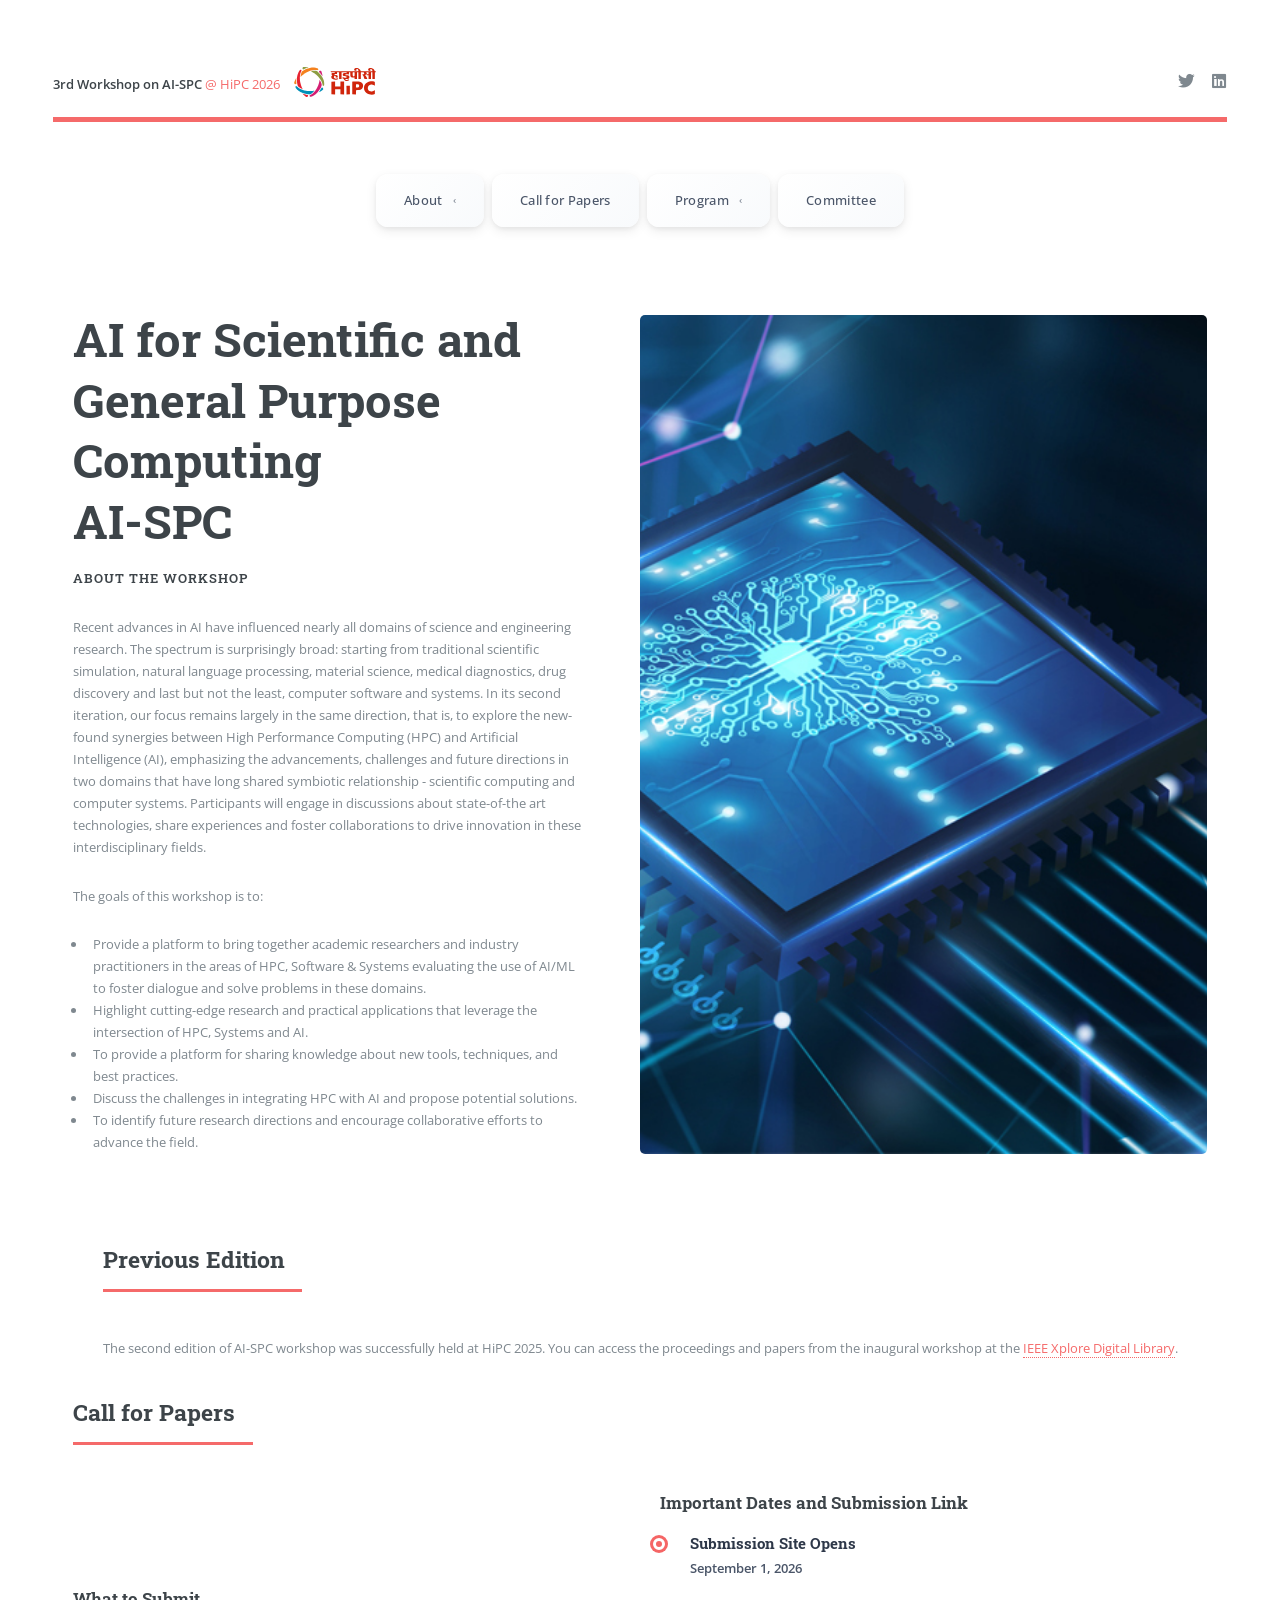
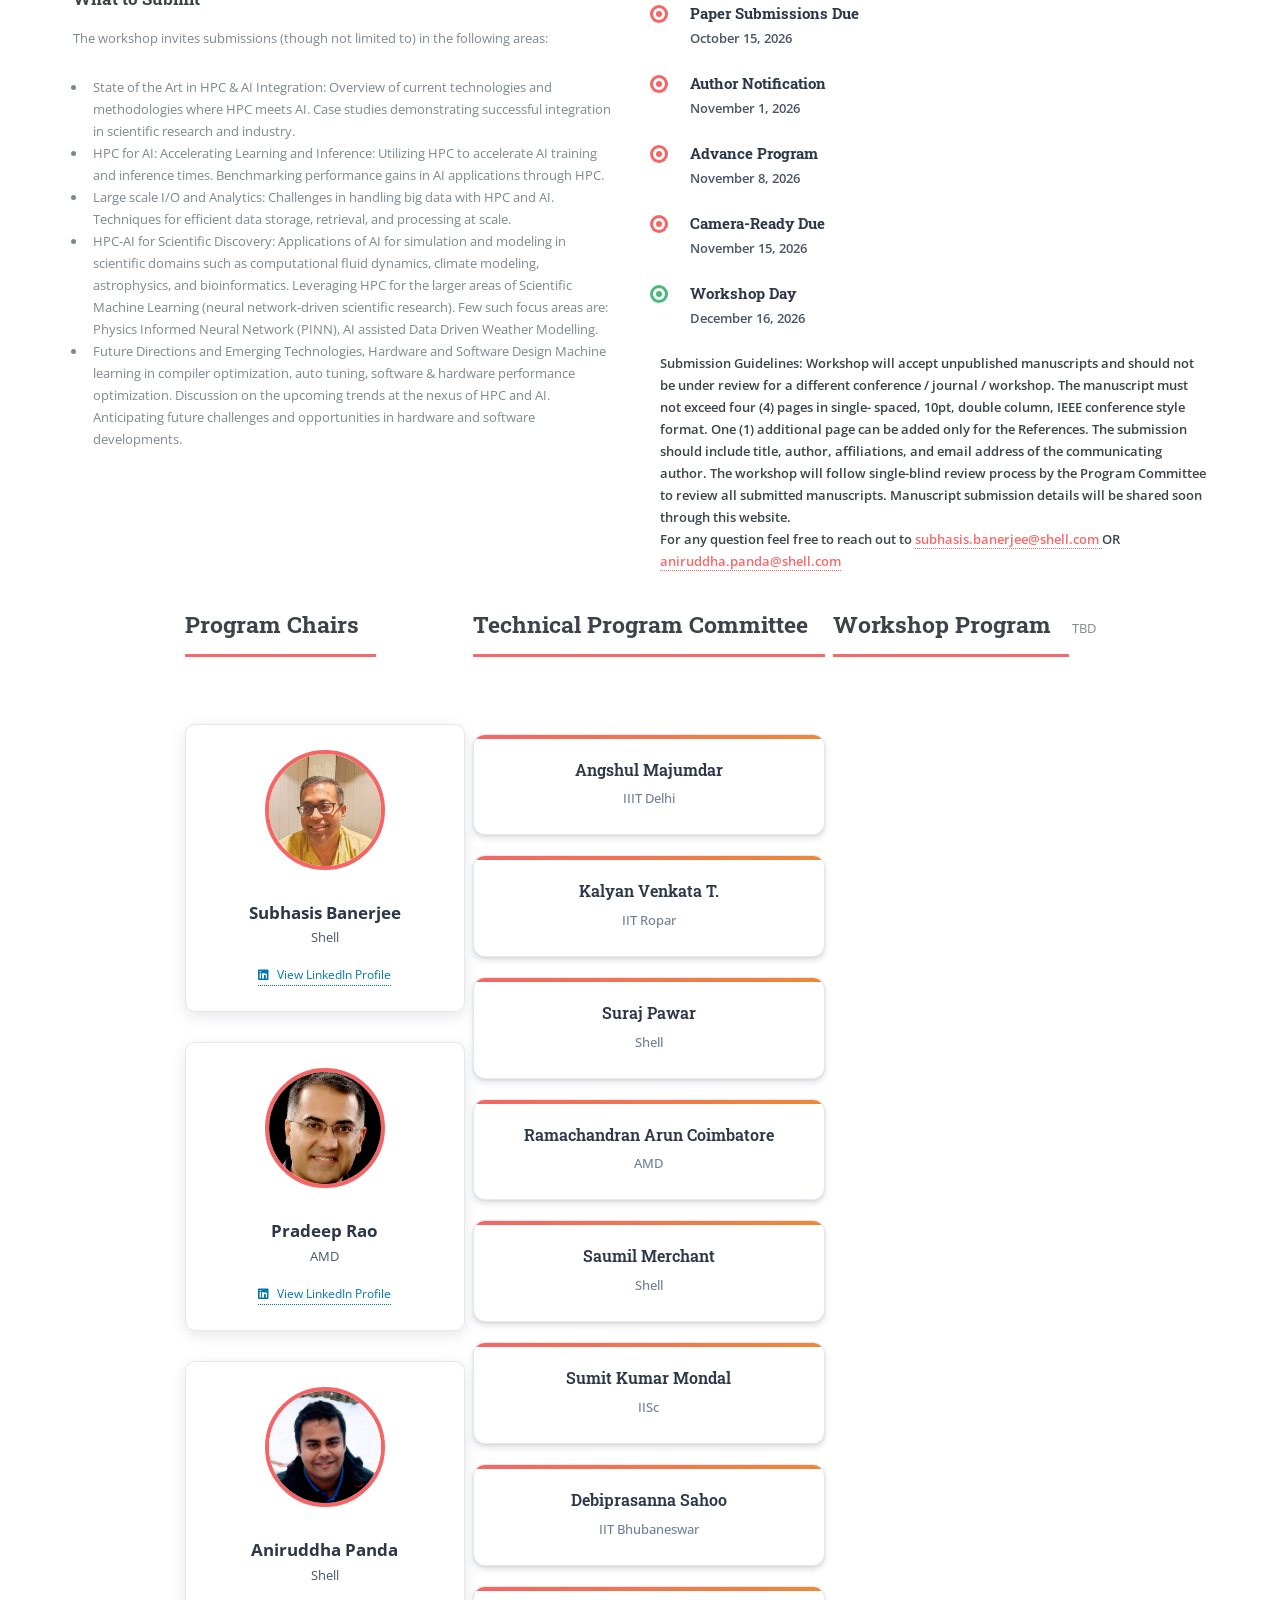
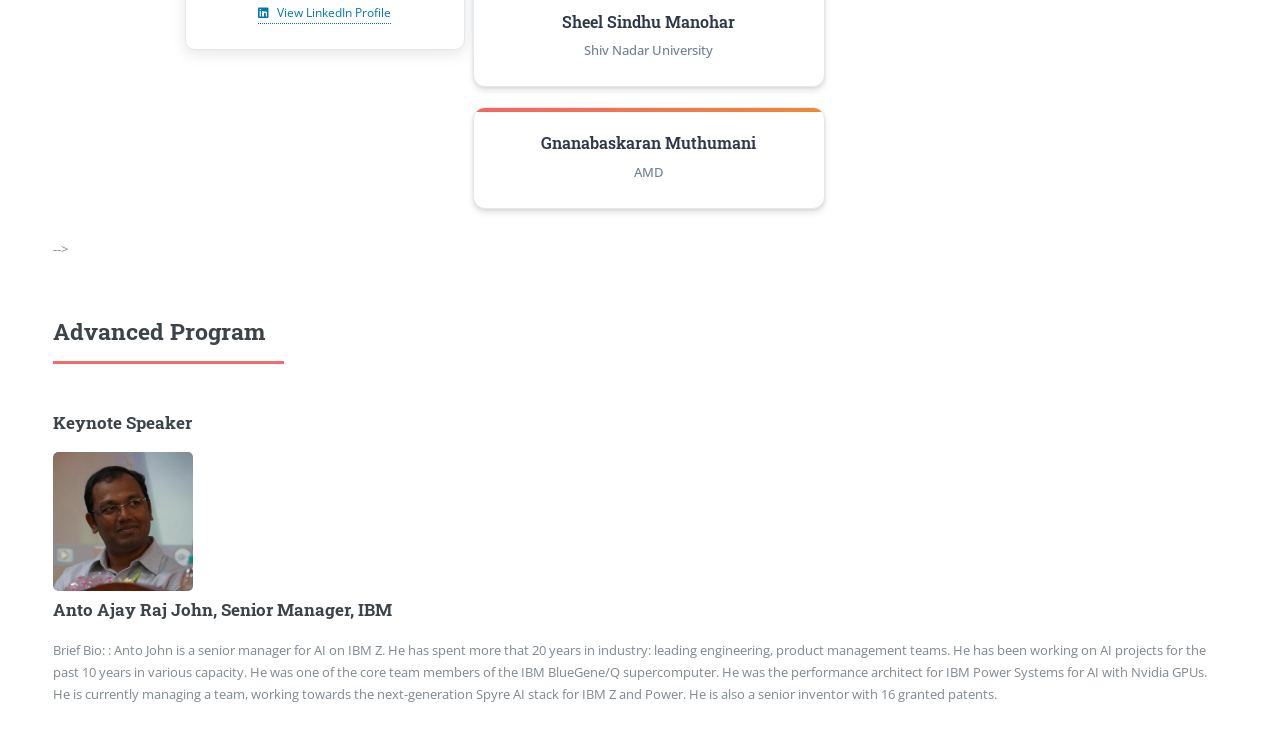
==== index.html @ 9f532d6a "Added PC members from AMD" ====
<!DOCTYPE HTML>
<!--
	Editorial by HTML5 UP
	html5up.net | @ajlkn
	Free for personal and commercial use under the CCA 3.0 license (html5up.net/license)
-->
<html>
	<head>
		<title>AI for Scientific and General Purpose Computing (AI-SPC)</title>
		<meta charset="utf-8" />
		<meta name="viewport" content="width=device-width, initial-scale=1, user-scalable=no" />
		<link rel="stylesheet" href="assets/css/main.css" />
		<style>
			.timeline-container {
				margin: 15px 0;
			}
			
			.timeline {
				position: relative;
				padding-left: 30px;
			}
			
			.timeline-item {
				position: relative;
				margin-bottom: 20px;
				cursor: pointer;
				transition: all 0.3s ease;
			}
			
			.timeline-item:hover {
				transform: translateX(5px);
			}
			
			.timeline-item:hover .timeline-details {
				opacity: 1;
				max-height: 50px;
			}
			
			.timeline-marker {
				position: absolute;
				left: -37px;
				top: 5px;
				width: 12px;
				height: 12px;
				border-radius: 50%;
				background: #f56565;
				border: 3px solid #fff;
				box-shadow: 0 0 0 3px #f56565;
				transition: all 0.3s ease;
			}
			
			.timeline-marker.active {
				background: #48bb78;
				box-shadow: 0 0 0 3px #48bb78;
				animation: pulse 2s infinite;
			}
			
			.timeline-item:hover .timeline-marker {
				transform: scale(1.3);
				box-shadow: 0 0 0 6px rgba(245, 101, 101, 0.3);
			}
			
			.timeline-content h4 {
				margin: 0 0 3px 0;
				color: #2d3748;
				font-size: 1.1em;
				font-weight: bold;
			}
			
			.timeline-content p {
				margin: 0 0 3px 0;
				color: #4a5568;
				font-weight: 600;
			}
			
			.timeline-details {
				color: #718096;
				font-size: 0.9em;
				opacity: 0;
				max-height: 0;
				overflow: hidden;
				transition: all 0.3s ease;
			}
			
			@keyframes pulse {
				0% {
					box-shadow: 0 0 0 3px #48bb78;
				}
				50% {
					box-shadow: 0 0 0 6px rgba(72, 187, 120, 0.5);
				}
				100% {
					box-shadow: 0 0 0 3px #48bb78;
				}
			}
			
			@media (max-width: 768px) {
				.timeline {
					padding-left: 25px;
				}
				
				.timeline-marker {
					left: -32px;
				}
			}
			
			.program-chairs-grid {
				display: grid;
				grid-template-columns: repeat(auto-fit, minmax(280px, 1fr));
				gap: 30px;
				margin-top: 20px;
			}
			
			.chair-card {
				background: #fff;
				border-radius: 10px;
				padding: 25px;
				text-align: center;
				box-shadow: 0 4px 15px rgba(0, 0, 0, 0.1);
				transition: all 0.3s ease;
				border: 1px solid #e2e8f0;
			}
			
			.chair-card:hover {
				transform: translateY(-5px);
				box-shadow: 0 8px 25px rgba(0, 0, 0, 0.15);
			}
			
			.chair-photo {
				width: 120px;
				height: 120px;
				border-radius: 50%;
				object-fit: cover;
				margin: 0 auto 15px;
				border: 4px solid #f56565;
				transition: all 0.3s ease;
			}
			
			.chair-card:hover .chair-photo {
				border-color: #ed8936;
				transform: scale(1.05);
			}
			
			.chair-name {
				font-size: 1.3em;
				font-weight: bold;
				color: #2d3748;
				margin: 10px 0 5px 0;
				line-height: 1.2;
			}
			
			.chair-org {
				color: #4a5568;
				font-size: 1em;
				margin-bottom: 15px;
			}
			
			.chair-linkedin {
				display: inline-flex;
				align-items: center;
				gap: 8px;
				color: #0077b5;
				text-decoration: none;
				font-size: 0.9em;
				transition: color 0.3s ease;
			}
			
			.chair-linkedin:hover {
				color: #005885;
				text-decoration: none;
			}
			
			@media (max-width: 768px) {
				.program-chairs-grid {
					grid-template-columns: 1fr;
					gap: 20px;
				}
				
				.chair-card {
					padding: 20px;
				}
			}
			
			/* Modern Floating Card Navigation */
			.nav-container {
				display: flex;
				justify-content: center;
				gap: 8px;
				margin: 30px 0;
				flex-wrap: wrap;
				padding: 0 20px;
			}
			
			.nav-dropdown {
				position: relative;
				display: inline-block;
			}
			
			.nav-button {
				background: linear-gradient(135deg, #ffffff 0%, #f8fafc 100%);
				border: none;
				color: #4a5568;
				padding: 16px 28px;
				text-decoration: none;
				font-weight: 500;
				font-size: 0.95em;
				letter-spacing: 0.025em;
				transition: all 0.4s cubic-bezier(0.4, 0, 0.2, 1);
				cursor: pointer;
				display: flex;
				align-items: center;
				gap: 10px;
				white-space: nowrap;
				border-radius: 12px;
				box-shadow: 0 4px 12px rgba(0, 0, 0, 0.08), 0 2px 4px rgba(0, 0, 0, 0.05);
				position: relative;
				overflow: hidden;
				z-index: 1;
			}
			
			.nav-button > * {
				position: relative;
				z-index: 2;
			}
			
			.nav-button::before {
				content: '';
				position: absolute;
				top: 0;
				left: -100%;
				width: 100%;
				height: 100%;
				background: linear-gradient(90deg, transparent, rgba(255, 255, 255, 0.15), transparent);
				transition: left 0.6s ease;
				z-index: 1;
			}
			
			.nav-button:hover::before {
				left: 100%;
			}
			
			.nav-button:hover, .nav-dropdown:hover .nav-button {
				background: linear-gradient(135deg, #dc3545 0%, #e85a4f 100%);
				color: #ffffff;
				text-decoration: none;
				transform: translateY(-2px);
				box-shadow: 0 8px 25px rgba(220, 53, 69, 0.3), 0 4px 12px rgba(0, 0, 0, 0.15);
				text-shadow: 0 1px 2px rgba(0, 0, 0, 0.1);
			}
			
			.nav-dropdown-arrow {
				font-size: 0.75em;
				transition: all 0.4s ease;
				opacity: 0.7;
			}
			
			.nav-dropdown:hover .nav-dropdown-arrow {
				transform: rotate(180deg);
				opacity: 1;
			}
			
			.nav-dropdown-content {
				display: none;
				position: absolute;
				top: calc(100% + 4px);
				left: 50%;
				transform: translateX(-50%);
				min-width: 220px;
				background: #ffffff;
				border: none;
				border-radius: 12px;
				box-shadow: 0 20px 40px rgba(0, 0, 0, 0.12), 0 8px 16px rgba(0, 0, 0, 0.08);
				z-index: 1000;
				overflow: hidden;
				opacity: 0;
				animation: dropdownFadeIn 0.3s ease forwards;
				padding-top: 4px;
			}
			
			.nav-dropdown-content::after {
				content: '';
				position: absolute;
				top: -4px;
				left: 0;
				right: 0;
				height: 4px;
				background: transparent;
			}
			
			
			@keyframes dropdownFadeIn {
				from {
					opacity: 0;
					transform: translateX(-50%) translateY(-10px);
				}
				to {
					opacity: 1;
					transform: translateX(-50%) translateY(0);
				}
			}
			
			.nav-dropdown-content::before {
				content: '';
				position: absolute;
				top: -8px;
				left: 50%;
				transform: translateX(-50%);
				width: 0;
				height: 0;
				border-left: 8px solid transparent;
				border-right: 8px solid transparent;
				border-bottom: 8px solid #ffffff;
				filter: drop-shadow(0 -2px 4px rgba(0, 0, 0, 0.1));
			}
			
			.nav-dropdown-item {
				display: block;
				padding: 16px 24px;
				color: #4a5568;
				text-decoration: none;
				font-size: 0.9em;
				font-weight: 400;
				border-bottom: 1px solid #f1f5f9;
				transition: all 0.3s ease;
				position: relative;
			}
			
			.nav-dropdown-item:last-child {
				border-bottom: none;
			}
			
			.nav-dropdown-item::before {
				content: '';
				position: absolute;
				left: 0;
				top: 0;
				height: 100%;
				width: 4px;
				background: linear-gradient(135deg, #f56565, #ed8936);
				transform: scaleY(0);
				transition: transform 0.3s ease;
			}
			
			.nav-dropdown-item:hover {
				background: linear-gradient(135deg, #fef7f7 0%, #fdf4f3 100%);
				color: #f56565;
				text-decoration: none;
				padding-left: 28px;
			}
			
			.nav-dropdown-item:hover::before {
				transform: scaleY(1);
			}
			
			@media (max-width: 768px) {
				.nav-container {
					flex-direction: column;
					align-items: center;
					gap: 12px;
					padding: 0 16px;
				}
				
				.nav-button {
					width: 280px;
					justify-content: center;
					padding: 18px 32px;
				}
				
				.nav-dropdown-content {
					position: static;
					transform: none;
					display: none;
					width: 100%;
					margin-top: 8px;
					animation: none;
				}
				
				.nav-dropdown-content::before {
					display: none;
				}
				
			}

			/* Technical Program Committee Card Styles */
			.tpc-grid {
				display: grid;
				grid-template-columns: repeat(auto-fit, minmax(280px, 1fr));
				gap: 20px;
				margin-top: 30px;
			}

			.tpc-card {
				background: #ffffff;
				border-radius: 12px;
				box-shadow: 0 4px 6px rgba(0, 0, 0, 0.1), 0 1px 3px rgba(0, 0, 0, 0.08);
				transition: all 0.3s ease;
				border: 1px solid #e2e8f0;
				position: relative;
				overflow: hidden;
			}

			.tpc-card:hover {
				transform: translateY(-5px);
				box-shadow: 0 8px 25px rgba(0, 0, 0, 0.15), 0 4px 10px rgba(0, 0, 0, 0.1);
				border-color: #f56565;
			}

			.tpc-card::before {
				content: '';
				position: absolute;
				top: 0;
				left: 0;
				right: 0;
				height: 4px;
				background: linear-gradient(90deg, #f56565, #ed8936);
				border-radius: 12px 12px 0 0;
			}

			.tpc-card-content {
				padding: 25px;
				text-align: center;
			}

			.tpc-card h3 {
				margin: 0 0 8px 0;
				color: #2d3748;
				font-size: 1.2em;
				font-weight: 600;
				line-height: 1.3;
			}

			.tpc-affiliation {
				margin: 0;
				color: #718096;
				font-size: 0.95em;
				font-weight: 500;
				font-style: normal;
			}

			@media (max-width: 768px) {
				.tpc-grid {
					grid-template-columns: 1fr;
					gap: 15px;
				}
				
				.tpc-card {
					margin: 0 10px;
				}
				
				.tpc-card-content {
					padding: 20px;
				}
				
				.tpc-card h3 {
					font-size: 1.1em;
				}
			}

			@media (max-width: 480px) {
				.tpc-grid {
					grid-template-columns: 1fr;
					gap: 12px;
				}
				
				.tpc-card-content {
					padding: 18px;
				}
				
				.tpc-card h3 {
					font-size: 1em;
				}
			}

			@keyframes flash {
				0%, 100% { opacity: 1; }
				50% { opacity: 0.4; }
			}
		</style>
	</head>


	<body class="is-preload">

		<!-- Wrapper -->
			<div id="wrapper">

				<!-- Main -->
					<div id="main">
						<div class="inner">

							<!-- Deadline Extension Notice -->
                                                        <!--
							<div style="background-color: #ff6b6b; color: white; padding: 12px; text-align: center; font-weight: bold; margin-bottom: 20px; animation: flash 1.5s infinite;">
								🔔 DEADLINE EXTENDED: Paper submissions now due October 15, 2025!
							</div>
                                                        -->

							<!-- Header -->
								<header id="header">
									<div style="display: flex; align-items: center; border: none;">
										<a href="index.html" style="text-decoration: none; border: none;">
											<strong> 3rd Workshop on AI-SPC </strong> @ HiPC 2026 
										</a>
										<a href="https://www.hipc.org/" target="_blank" title="Visit HiPC 2026 Main Conference" style="margin-left: 10px; border: none; text-decoration: none; display: inline-block;">
											<img src="images/hipc-logo.svg" width="90" height="30" alt="HiPC 2025 Logo" style="cursor: pointer;" />
										</a>
									</div>
									
									<ul class="icons">
										<li><a href="#" class="icon brands fa-twitter"><span class="label">Twitter</span></a></li>
										<li><a href="#" class="icon brands fa-linkedin"><span class="label">LinkedIn</span></a></li>
									</ul>
								</header>
                                <br />
								<div class="nav-container">
								    <div class="nav-dropdown">
								        <a href="#banner" class="nav-button">
								            About <span class="nav-dropdown-arrow">‹</span>
								        </a>
								        <div class="nav-dropdown-content">
								            <a href="#banner" class="nav-dropdown-item">Workshop Overview</a>
								            <a href="#previous" class="nav-dropdown-item">Previous Edition</a>
								        </div>
								    </div>
								    
								    <a href="#cfp" class="nav-button">Call for Papers</a>
								    
								    <div class="nav-dropdown">
								        <a href="#program" class="nav-button">
								            Program <span class="nav-dropdown-arrow">‹</span>
								        </a>
								        <div class="nav-dropdown-content">
								            <a href="#program" class="nav-dropdown-item">Workshop Schedule</a>
								            <a href="#progchair" class="nav-dropdown-item">Program Chairs</a>
								            <a href="#advprog" class="nav-dropdown-item">Keynote Speaker</a>
								        </div>
								    </div>
								    
								    <a href="#tpc" class="nav-button">Committee</a>
							    
							<!-- Banner -->
								<section id="banner">
									<div class="content">
										<header>
											<h1>AI for Scientific and General Purpose Computing<br />
											AI-SPC </h1>
											<p> <strong> About the Workshop</strong></p>
										</header>
										<p> Recent advances in AI have influenced nearly all domains 
											of science and engineering research. The spectrum is surprisingly 
											broad: starting from traditional scientific simulation, natural 
											language processing, material science, medical diagnostics, drug 
											discovery and last but not the least, computer software and systems. 
											In its second iteration, our focus remains largely in the same 
											direction, that is, to explore the new-found synergies between 
											High Performance Computing (HPC) and Artificial Intelligence (AI), 
											emphasizing the advancements, challenges and future directions 
											in two domains that have long shared symbiotic relationship - 
											scientific computing and computer systems. Participants will 
											engage in discussions about state-of-the art technologies, share 
											experiences and foster collaborations to drive innovation in 
											these interdisciplinary fields. </p>
											<p>The goals of this workshop is to:
												<ul>
											    <li> Provide a platform to bring together academic researchers 
												and industry practitioners in the areas of HPC, 
												Software & Systems evaluating the use of AI/ML to 
												foster dialogue and solve problems in these domains.
											    </li>

												<li>Highlight cutting-edge research and practical applications 
												that leverage the intersection of HPC, Systems and AI.
												</li>

												<li> To provide a platform for sharing knowledge about new tools, 
												techniques, and best practices.
												</li>
												
												<li> Discuss the challenges in integrating HPC with AI and propose 
												potential solutions.
												</li>
												<li>To identify future research directions and encourage collaborative 
												efforts to advance the field.
											    </li>
												</ul>
											</p>
										<!--
										<ul class="actions">
											<li><a href="#" class="button big">Learn More</a></li>
										</ul>
									-->
									</div>
									
									<span class="image object">
										<img src="images/ai_image1.jpg" alt="" />
									</span>
									
								</section>

							<!-- Section -->
								<section id="previous">
									<header class="major">
										<h2>Previous Edition</h2>
									</header>
									<p>
										The second edition of AI-SPC workshop was successfully held at HiPC 2025. 
										You can access the proceedings and papers from the inaugural workshop at the 
										<a href="https://ieeexplore.ieee.org/document/11459229" target="_blank">IEEE Xplore Digital Library</a>.
									</p>
								</section>

							<!-- Section -->
								<section>
									<header class="major" id="cfp">
										<h2>Call for Papers</h2>
									</header>
									<div class="features">
										<article>
											<!-- <span class="icon fa-gem"></span> -->
											<div class="content">
												<h3>What to Submit</h3>
												<p>
													The workshop invites submissions (though not limited to) in the 
													following areas: 
													<ul>					
													<li> State of the Art in HPC & AI Integration: Overview of current 
													technologies and methodologies where HPC meets AI. 
													Case studies demonstrating successful integration in scientific 
													research and industry. </li>
													
													<li> HPC for AI: Accelerating Learning and Inference: Utilizing HPC 
													to accelerate AI training and inference times. Benchmarking 
													performance gains in AI applications through HPC. </li>
													
													<li> Large scale I/O and Analytics: Challenges in handling 
													big data with HPC and AI. Techniques for efficient data storage, 
													retrieval, and processing at scale. </li>

													<li> HPC-AI for Scientific Discovery: Applications of AI for 
													simulation and modeling in scientific domains such as computational 
													fluid dynamics, climate modeling, astrophysics, and bioinformatics. 
													Leveraging HPC for the larger areas of Scientific Machine Learning
													(neural network-driven scientific research). Few such focus areas 
													are: Physics Informed Neural Network (PINN), AI assisted Data 
													Driven Weather Modelling. </li>

													<li>Future Directions and Emerging Technologies, Hardware and Software 
													Design Machine learning in compiler optimization, auto tuning, 
													software & hardware performance optimization. Discussion on the 
													upcoming trends at the nexus of HPC and AI. Anticipating future 
													challenges and opportunities in hardware and software developments.
                                                    </li>
													</ul>


												</p>
											</div>
										</article>
										<article style="align-items: baseline;">
											<!-- <span class="icon solid fa-paper-plane"></span> -->
											<div class="content">
												<h3>Important Dates and Submission Link</h3>
												<div class="timeline-container">
													<div class="timeline">
														<div class="timeline-item" data-date="Sep 1, 2026">
															<div class="timeline-marker"></div>
															<div class="timeline-content">
																<h4>Submission Site Opens</h4>
																<p>September 1, 2026</p>
																<div class="timeline-details">Paper submission system becomes available</div>
															</div>
														</div>
														
														<div class="timeline-item" data-date="Oct 1, 2026">
															<div class="timeline-marker"></div>
															<div class="timeline-content">
																<h4>Paper Submissions Due</h4>
																<p>October 15, 2026</p>
																<div class="timeline-details">Final deadline for paper submissions</div>
															</div>
														</div>
														
														<div class="timeline-item" data-date="Nov 1, 2026">
															<div class="timeline-marker"></div>
															<div class="timeline-content">
																<h4>Author Notification</h4>
																<p>November 1, 2026</p>
																<div class="timeline-details">Authors notified of acceptance status</div>
															</div>
														</div>
														
														<div class="timeline-item" data-date="Nov 8, 202'6">
															<div class="timeline-marker"></div>
															<div class="timeline-content">
																<h4>Advance Program</h4>
																<p>November 8, 2026</p>
																<div class="timeline-details">Workshop program published</div>
															</div>
														</div>
														
														<div class="timeline-item" data-date="Nov 15, 2026">
															<div class="timeline-marker"></div>
															<div class="timeline-content">
																<h4>Camera-Ready Due</h4>
																<p>November 15, 2026</p>
																<div class="timeline-details">Final camera-ready versions due</div>
															</div>
														</div>
														
														<div class="timeline-item" data-date="Dec 16, 2026">
															<div class="timeline-marker active"></div>
															<div class="timeline-content">
																<h4>Workshop Day</h4>
																<p>December 16, 2026</p>
																<div class="timeline-details">AI-SPC 2026 Workshop at HiPC</div>
															</div>
														</div>
													</div>
												</div>
												<p> <strong> Submission Guidelines: Workshop will accept unpublished manuscripts 
													and should not be under review for a different conference / journal 
													/ workshop. The manuscript must not exceed four (4) pages in single-
													spaced, 10pt, double column, IEEE conference style format. One (1) additional
													page can be added only for the References.
													The submission should include title, author, affiliations, 
													and email address of the communicating author. The workshop will 
													follow single-blind review process by the Program Committee to 
													review all submitted manuscripts. Manuscript submission details will be shared soon
													through this website. <br />
													For any question feel free to reach out to 
													<a href="mailto:subhasis.banerjee@shell.com"> subhasis.banerjee@shell.com </a>
													OR <br />
													<a href="mailto:aniruddha.panda@shell.com"> aniruddha.panda@shell.com </a>
												</strong>
													
												</p>
											</div>
										</article>
									</div>
								</section>

							<!-- Section -->
								<section>
									<header class="major" id="progchair">
										<h2>Program Chairs</h2>
									</header>
									<div class="program-chairs-grid">
										<div class="chair-card">
											<img src="images/subhasis_photo.jpg" alt="Subhasis Banerjee" class="chair-photo" />
											<div class="chair-name">Subhasis Banerjee</div>
											<div class="chair-org">Shell</div>
											<a href="https://www.linkedin.com/in/subhasisbanerjee/" target="_blank" class="chair-linkedin">
												<i class="fab fa-linkedin"></i>
												View LinkedIn Profile
											</a>
										</div>
										
										<div class="chair-card">
											<img src="images/Pradeep_photo.jpg" alt="Pradeep Rao" class="chair-photo" />
											<div class="chair-name">Pradeep Rao</div>
											<div class="chair-org">AMD</div>
											<a href="https://www.linkedin.com/in/hprao/" target="_blank" class="chair-linkedin">
												<i class="fab fa-linkedin"></i>
												View LinkedIn Profile
											</a>
										</div>
										
										<div class="chair-card">
											<img src="images/Aniruddha_photo.jpg" alt="Aniruddha Panda" class="chair-photo" />
											<div class="chair-name">Aniruddha Panda</div>
											<div class="chair-org">Shell</div>
											<a href="https://www.linkedin.com/in/aniruddhapanda/" target="_blank" class="chair-linkedin">
												<i class="fab fa-linkedin"></i>
												View LinkedIn Profile
											</a>
										</div>
									</div>
								</section>
								<section>
									<header class="major" id="tpc"><h2> Technical Program Committee</h2>
									</header>
									<div class="tpc-grid">
										<div class="tpc-card">
											<div class="tpc-card-content">
												<h3>Angshul Majumdar</h3>
												<p class="tpc-affiliation">IIIT Delhi</p>
											</div>
										</div>
										<div class="tpc-card">
											<div class="tpc-card-content">
												<h3>Kalyan Venkata T.</h3>
												<p class="tpc-affiliation">IIT Ropar</p>
											</div>
										</div>
										<div class="tpc-card">
											<div class="tpc-card-content">
												<h3>Suraj Pawar</h3>
												<p class="tpc-affiliation">Shell</p>
											</div>
										</div>
										<div class="tpc-card">
											<div class="tpc-card-content">
												<h3>Ramachandran Arun Coimbatore</h3>
												<p class="tpc-affiliation">AMD</p>
											</div>
										</div>
										<div class="tpc-card">
											<div class="tpc-card-content">
												<h3>Saumil Merchant</h3>
												<p class="tpc-affiliation">Shell</p>
											</div>
										</div>
										<div class="tpc-card">
											<div class="tpc-card-content">
												<h3>Sumit Kumar Mondal</h3>
												<p class="tpc-affiliation">IISc</p>
											</div>
										</div>
										<div class="tpc-card">
											<div class="tpc-card-content">
												<h3>Debiprasanna Sahoo</h3>
												<p class="tpc-affiliation">IIT Bhubaneswar</p>
											</div>
										</div>
										<div class="tpc-card">
											<div class="tpc-card-content">
												<h3>Sheel Sindhu Manohar</h3>
												<p class="tpc-affiliation">Shiv Nadar University</p>
											</div>
										</div>
										<div class="tpc-card">
											<div class="tpc-card-content">
												<h3>Gnanabaskaran Muthumani</h3>
												<p class="tpc-affiliation">AMD</p>
											</div>
										</div>
									</div>
								</section>

							<!-- Section -->
								<section id="program">
									<header class="major">
										<h2>Workshop Program</h2>
										TBD
									</header>
							<!-- 											
									<div class="table-wrapper">
										<table style="width:80%">
											<thead>
												<tr>
													<th width=15% >Time </th>
													<th>Session </th>
												</tr>
											</thead>
											<tbody>
												<tr>
                                                                                                        <td>02:00 - 02:05 PM </td>
													<td>Introduction / Opening Remarks</td>
													
												</tr>
												<tr>
                                                                                                        <td>02:05 - 02:50 PM </td>
													<td>Keynote: “Large Language Models: Algorithms to Hardware” 
                                                                                                            by Prof. <b> Sumit Kumar Mandal, Computer Science and Automation, 
                                                                                                            Indian Institute of Science </b> </td>													
												</tr>
												<tr>
                                                                                                        <td> 02:50 - 03:10 PM </td>
													<td> Paper – 1: “Enabling Distributed Deep Learning frameworks on 
                                                                                                             Trinetra-A Network”  by <b> Shruti Sharma, Rakesh Kumar Yadav, 
                                                                                                             Yogeshwar Sonawane, Sanjay Wandheka </b> </td>
													
												</tr>
                                                                                                <tr>
                                                                                                        <td> 03:10 - 03:30 PM </td>
													<td> Paper – 2: “PEEP: A Tool for PErformance Effect Prediction” 
                                                                                                             by <b> G Ramya Sri, Debiprasanna Sahoo, Ajaya Kumar Das </b> </td>
													
												</tr>
                                                                                                <tr>
                                                                                                        <td> 03:30 - 03:55 PM </td>
													<td> Invited talk:  “Opportunities and Challenges for AI in Chemistry: 
                                                                                                             Transfer Learning for materials screening” by <b> Kaustubh Kaluskar, 
                                                                                                             Senior Researcher, Shell <b> </td>
													
												</tr>

              											<tr>
													<td>04:00 - 04:30 PM </td>
													<td>Break </td>
												</tr>
                                                                                                <tr>
                                                                                                        <td> 04:30 - 05:00 PM </td>
													<td> Invited talk: "Challenges and Progress 
                                                                                                             in Dynamic Parallel Graph Algorithms" by <b> Kishore Kothapalli </b> </td>
													
												</tr>

												<tr>

													<td>05:00 - 05:20 PM </td>
													<td> Paper 3: “Efficient AI-driven Subsurface Modelling: A Case
                                                                                                             Study on Scaling and Optimization” by <b> Mitali Sinha, Yogesh Nakhate, 
                                                                                                             S. Ahmad Zamanian  </b> </td>
												</tr>
												<tr>
													<td>05:20 - 06:05 PM </td>
													<td>Panel Discussion: <b> "Evolution or Revolution 
                                                                                                            of Skills in Post-AI Era: 
                                                                                                            Are Science and Engineering Fundamental 
                                                                                                            Skills Fading?" Panelists: Sumit Kumar Mangal (IISc), Chiranjib Sur (Shell), Kalyan Venkata T (IIT-Ropar), Saurabh Gupta (AMD), Moderator: Subhasis Banerjee (Shell) </b> </td>
												</tr>
												<tr>
													<td>06:05 - 06:15 PM </td>
													<td> Close Out </td>
												</tr>
                                                                                          <!--
												<tr style="font-weight: bold;">
													<td>Total Workshop Duration</td>
													<td>215 min (approx. 3.5 hours)</td>
												</tr>
                                                                                          -->

											</tbody>
										</table>
									</div>
							-->
								</section>
                                                
								<section>
									<header class="major" id="advprog"><h2> Advanced Program</h2>
									</header>
									<div>
										<article>
											<h3>Keynote Speaker	</h3>
											<a href="https://www.linkedin.com/in/anto-ajay-raj-john-4692a517/" class="image" target="_blank"><img src="images/anto_image.jpg" width="35%" height="auto" alt="" /></a>
											<a href="https://www.linkedin.com/in/anto-ajay-raj-john-4692a517/"  target="_blank"> 
											<h3>Anto Ajay Raj John, Senior Manager, IBM </h3> </a>
										</article>
										<article>Brief Bio: : Anto John is a senior manager for AI on IBM Z. 
							                     He has spent more that 20 years in industry: leading engineering, 
							                     product management teams. He has been working on AI projects 
							                     for the past 10 years in various capacity. He was one of the core 
							                     team members of the IBM BlueGene/Q supercomputer. He was the 
							                     performance architect for IBM Power Systems for AI with Nvidia GPUs. 
							                     He is currently managing a team, working towards the next-generation 
							                     Spyre AI stack for IBM Z and Power. He is also a senior inventor with 
							                     16 granted patents.
										</article>
										<br />
										
									</div>
									
								</section>
                		</div>
					</div>
                
				

		<!-- Scripts -->
			<script src="assets/js/jquery.min.js"></script>
			<script src="assets/js/browser.min.js"></script>
			<script src="assets/js/breakpoints.min.js"></script>
			<script src="assets/js/util.js"></script>
			<script src="assets/js/main.js"></script>
			
			<!-- Dropdown Hover Enhancement -->
			<script>
				document.addEventListener('DOMContentLoaded', function() {
					const dropdowns = document.querySelectorAll('.nav-dropdown');
					
					dropdowns.forEach(dropdown => {
						let timeout;
						
						const showDropdown = () => {
							clearTimeout(timeout);
							const content = dropdown.querySelector('.nav-dropdown-content');
							if (content) {
								content.style.display = 'block';
							}
						};
						
						const hideDropdown = () => {
							timeout = setTimeout(() => {
								const content = dropdown.querySelector('.nav-dropdown-content');
								if (content) {
									content.style.display = 'none';
								}
							}, 300); // 300ms delay before hiding
						};
						
						// Show on button hover
						dropdown.addEventListener('mouseenter', showDropdown);
						
						// Hide when leaving both button and dropdown
						dropdown.addEventListener('mouseleave', hideDropdown);
						
						// Keep dropdown open when hovering over dropdown content
						const content = dropdown.querySelector('.nav-dropdown-content');
						if (content) {
							content.addEventListener('mouseenter', showDropdown);
							content.addEventListener('mouseleave', hideDropdown);
						}
					});
				});
			</script>

	</body>
</html>
---- assets/css/main.css ----
@import url(fontawesome-all.min.css);
@import url("https://fonts.googleapis.com/css?family=Open+Sans:400,600,400italic,600italic|Roboto+Slab:400,700");
/*
	Editorial by HTML5 UP
	html5up.net | @ajlkn
	Free for personal and commercial use under the CCA 3.0 license (html5up.net/license)
*/
html, body, div, span, applet, object,
iframe, h1, h2, h3, h4, h5, h6, p, blockquote,
pre, a, abbr, acronym, address, big, cite,
code, del, dfn, em, img, ins, kbd, q, s, samp,
small, strike, strong, sub, sup, tt, var, b,
u, i, center, dl, dt, dd, ol, ul, li, fieldset,
form, label, legend, table, caption, tbody,
tfoot, thead, tr, th, td, article, aside,
canvas, details, embed, figure, figcaption,
footer, header, hgroup, menu, nav, output, ruby,
section, summary, time, mark, audio, video {
  margin: 0;
  padding: 0;
  border: 0;
  font-size: 100%;
  font: inherit;
  vertical-align: baseline; }

article, aside, details, figcaption, figure,
footer, header, hgroup, menu, nav, section {
  display: block; }

body {
  line-height: 1; }

ol, ul {
  list-style: none; }

blockquote, q {
  quotes: none; }
  blockquote:before, blockquote:after, q:before, q:after {
    content: '';
    content: none; }

table {
  border-collapse: collapse;
  border-spacing: 0; }

body {
  -webkit-text-size-adjust: none; }

mark {
  background-color: transparent;
  color: inherit; }

input::-moz-focus-inner {
  border: 0;
  padding: 0; }

input, select, textarea {
  -moz-appearance: none;
  -webkit-appearance: none;
  -ms-appearance: none;
  appearance: none; }

/* Basic */
@-ms-viewport {
  width: device-width; }

body {
  -ms-overflow-style: scrollbar; }

@media screen and (max-width: 480px) {
  html, body {
    min-width: 320px; } }

html {
  box-sizing: border-box; }

*, *:before, *:after {
  box-sizing: inherit; }

body {
  background: #ffffff; }
  body.is-preload *, body.is-preload *:before, body.is-preload *:after, body.is-resizing *, body.is-resizing *:before, body.is-resizing *:after {
    -moz-animation: none !important;
    -webkit-animation: none !important;
    -ms-animation: none !important;
    animation: none !important;
    -moz-transition: none !important;
    -webkit-transition: none !important;
    -ms-transition: none !important;
    transition: none !important; }

/* Type */
body, input, select, textarea {
  color: #7f888f;
  font-family: "Open Sans", sans-serif;
  font-size: 13pt;
  font-weight: 400;
  line-height: 1.65; }
  @media screen and (max-width: 1680px) {
    body, input, select, textarea {
      font-size: 11pt; } }
  @media screen and (max-width: 1280px) {
    body, input, select, textarea {
      font-size: 10pt; } }
  @media screen and (max-width: 360px) {
    body, input, select, textarea {
      font-size: 9pt; } }

a {
  -moz-transition: color 0.2s ease-in-out, border-bottom-color 0.2s ease-in-out;
  -webkit-transition: color 0.2s ease-in-out, border-bottom-color 0.2s ease-in-out;
  -ms-transition: color 0.2s ease-in-out, border-bottom-color 0.2s ease-in-out;
  transition: color 0.2s ease-in-out, border-bottom-color 0.2s ease-in-out;
  border-bottom: dotted 1px;
  color: #f56a6a;
  text-decoration: none; }
  a:hover {
    border-bottom-color: #f56a6a;
    color: #f56a6a !important; }
    a:hover strong {
      color: inherit; }

strong, b {
  color: #3d4449;
  font-weight: 600; }

em, i {
  font-style: italic; }

p {
  margin: 0 0 2em 0; }

h1, h2, h3, h4, h5, h6 {
  color: #3d4449;
  font-family: "Roboto Slab", serif;
  font-weight: 700;
  line-height: 1.5;
  margin: 0 0 1em 0; }
  h1 a, h2 a, h3 a, h4 a, h5 a, h6 a {
    color: inherit;
    text-decoration: none;
    border-bottom: 0; }

h1 {
  font-size: 4em;
  margin: 0 0 0.5em 0;
  line-height: 1.3; }

h2 {
  font-size: 1.75em; }

h3 {
  font-size: 1.25em; }

h4 {
  font-size: 1.1em; }

h5 {
  font-size: 0.9em; }

h6 {
  font-size: 0.7em; }

@media screen and (max-width: 1680px) {
  h1 {
    font-size: 3.5em; } }

@media screen and (max-width: 980px) {
  h1 {
    font-size: 3.25em; } }

@media screen and (max-width: 736px) {
  h1 {
    font-size: 2em;
    line-height: 1.4; }
  h2 {
    font-size: 1.5em; } }

sub {
  font-size: 0.8em;
  position: relative;
  top: 0.5em; }

sup {
  font-size: 0.8em;
  position: relative;
  top: -0.5em; }

blockquote {
  border-left: solid 3px rgba(210, 215, 217, 0.75);
  font-style: italic;
  margin: 0 0 2em 0;
  padding: 0.5em 0 0.5em 2em; }

code {
  background: rgba(230, 235, 237, 0.25);
  border-radius: 0.375em;
  border: solid 1px rgba(210, 215, 217, 0.75);
  font-family: "Courier New", monospace;
  font-size: 0.9em;
  margin: 0 0.25em;
  padding: 0.25em 0.65em; }

pre {
  -webkit-overflow-scrolling: touch;
  font-family: "Courier New", monospace;
  font-size: 0.9em;
  margin: 0 0 2em 0; }
  pre code {
    display: block;
    line-height: 1.75;
    padding: 1em 1.5em;
    overflow-x: auto; }

hr {
  border: 0;
  border-bottom: solid 1px rgba(210, 215, 217, 0.75);
  margin: 2em 0; }
  hr.major {
    margin: 3em 0; }

.align-left {
  text-align: left; }

.align-center {
  text-align: center; }

.align-right {
  text-align: right; }

/* Row */
.row {
  display: flex;
  flex-wrap: wrap;
  box-sizing: border-box;
  align-items: stretch; }
  .row > * {
    box-sizing: border-box; }
  .row.gtr-uniform > * > :last-child {
    margin-bottom: 0; }
  .row.aln-left {
    justify-content: flex-start; }
  .row.aln-center {
    justify-content: center; }
  .row.aln-right {
    justify-content: flex-end; }
  .row.aln-top {
    align-items: flex-start; }
  .row.aln-middle {
    align-items: center; }
  .row.aln-bottom {
    align-items: flex-end; }
  .row > .imp {
    order: -1; }
  .row > .col-1 {
    width: 8.33333%; }
  .row > .off-1 {
    margin-left: 8.33333%; }
  .row > .col-2 {
    width: 16.66667%; }
  .row > .off-2 {
    margin-left: 16.66667%; }
  .row > .col-3 {
    width: 25%; }
  .row > .off-3 {
    margin-left: 25%; }
  .row > .col-4 {
    width: 33.33333%; }
  .row > .off-4 {
    margin-left: 33.33333%; }
  .row > .col-5 {
    width: 41.66667%; }
  .row > .off-5 {
    margin-left: 41.66667%; }
  .row > .col-6 {
    width: 50%; }
  .row > .off-6 {
    margin-left: 50%; }
  .row > .col-7 {
    width: 58.33333%; }
  .row > .off-7 {
    margin-left: 58.33333%; }
  .row > .col-8 {
    width: 66.66667%; }
  .row > .off-8 {
    margin-left: 66.66667%; }
  .row > .col-9 {
    width: 75%; }
  .row > .off-9 {
    margin-left: 75%; }
  .row > .col-10 {
    width: 83.33333%; }
  .row > .off-10 {
    margin-left: 83.33333%; }
  .row > .col-11 {
    width: 91.66667%; }
  .row > .off-11 {
    margin-left: 91.66667%; }
  .row > .col-12 {
    width: 100%; }
  .row > .off-12 {
    margin-left: 100%; }
  .row.gtr-0 {
    margin-top: 0;
    margin-left: 0em; }
    .row.gtr-0 > * {
      padding: 0 0 0 0em; }
    .row.gtr-0.gtr-uniform {
      margin-top: 0em; }
      .row.gtr-0.gtr-uniform > * {
        padding-top: 0em; }
  .row.gtr-25 {
    margin-top: 0;
    margin-left: -0.375em; }
    .row.gtr-25 > * {
      padding: 0 0 0 0.375em; }
    .row.gtr-25.gtr-uniform {
      margin-top: -0.375em; }
      .row.gtr-25.gtr-uniform > * {
        padding-top: 0.375em; }
  .row.gtr-50 {
    margin-top: 0;
    margin-left: -0.75em; }
    .row.gtr-50 > * {
      padding: 0 0 0 0.75em; }
    .row.gtr-50.gtr-uniform {
      margin-top: -0.75em; }
      .row.gtr-50.gtr-uniform > * {
        padding-top: 0.75em; }
  .row {
    margin-top: 0;
    margin-left: -1.5em; }
    .row > * {
      padding: 0 0 0 1.5em; }
    .row.gtr-uniform {
      margin-top: -1.5em; }
      .row.gtr-uniform > * {
        padding-top: 1.5em; }
  .row.gtr-150 {
    margin-top: 0;
    margin-left: -2.25em; }
    .row.gtr-150 > * {
      padding: 0 0 0 2.25em; }
    .row.gtr-150.gtr-uniform {
      margin-top: -2.25em; }
      .row.gtr-150.gtr-uniform > * {
        padding-top: 2.25em; }
  .row.gtr-200 {
    margin-top: 0;
    margin-left: -3em; }
    .row.gtr-200 > * {
      padding: 0 0 0 3em; }
    .row.gtr-200.gtr-uniform {
      margin-top: -3em; }
      .row.gtr-200.gtr-uniform > * {
        padding-top: 3em; }
  @media screen and (max-width: 1680px) {
    .row {
      display: flex;
      flex-wrap: wrap;
      box-sizing: border-box;
      align-items: stretch; }
      .row > * {
        box-sizing: border-box; }
      .row.gtr-uniform > * > :last-child {
        margin-bottom: 0; }
      .row.aln-left {
        justify-content: flex-start; }
      .row.aln-center {
        justify-content: center; }
      .row.aln-right {
        justify-content: flex-end; }
      .row.aln-top {
        align-items: flex-start; }
      .row.aln-middle {
        align-items: center; }
      .row.aln-bottom {
        align-items: flex-end; }
      .row > .imp-xlarge {
        order: -1; }
      .row > .col-1-xlarge {
        width: 8.33333%; }
      .row > .off-1-xlarge {
        margin-left: 8.33333%; }
      .row > .col-2-xlarge {
        width: 16.66667%; }
      .row > .off-2-xlarge {
        margin-left: 16.66667%; }
      .row > .col-3-xlarge {
        width: 25%; }
      .row > .off-3-xlarge {
        margin-left: 25%; }
      .row > .col-4-xlarge {
        width: 33.33333%; }
      .row > .off-4-xlarge {
        margin-left: 33.33333%; }
      .row > .col-5-xlarge {
        width: 41.66667%; }
      .row > .off-5-xlarge {
        margin-left: 41.66667%; }
      .row > .col-6-xlarge {
        width: 50%; }
      .row > .off-6-xlarge {
        margin-left: 50%; }
      .row > .col-7-xlarge {
        width: 58.33333%; }
      .row > .off-7-xlarge {
        margin-left: 58.33333%; }
      .row > .col-8-xlarge {
        width: 66.66667%; }
      .row > .off-8-xlarge {
        margin-left: 66.66667%; }
      .row > .col-9-xlarge {
        width: 75%; }
      .row > .off-9-xlarge {
        margin-left: 75%; }
      .row > .col-10-xlarge {
        width: 83.33333%; }
      .row > .off-10-xlarge {
        margin-left: 83.33333%; }
      .row > .col-11-xlarge {
        width: 91.66667%; }
      .row > .off-11-xlarge {
        margin-left: 91.66667%; }
      .row > .col-12-xlarge {
        width: 100%; }
      .row > .off-12-xlarge {
        margin-left: 100%; }
      .row.gtr-0 {
        margin-top: 0;
        margin-left: 0em; }
        .row.gtr-0 > * {
          padding: 0 0 0 0em; }
        .row.gtr-0.gtr-uniform {
          margin-top: 0em; }
          .row.gtr-0.gtr-uniform > * {
            padding-top: 0em; }
      .row.gtr-25 {
        margin-top: 0;
        margin-left: -0.375em; }
        .row.gtr-25 > * {
          padding: 0 0 0 0.375em; }
        .row.gtr-25.gtr-uniform {
          margin-top: -0.375em; }
          .row.gtr-25.gtr-uniform > * {
            padding-top: 0.375em; }
      .row.gtr-50 {
        margin-top: 0;
        margin-left: -0.75em; }
        .row.gtr-50 > * {
          padding: 0 0 0 0.75em; }
        .row.gtr-50.gtr-uniform {
          margin-top: -0.75em; }
          .row.gtr-50.gtr-uniform > * {
            padding-top: 0.75em; }
      .row {
        margin-top: 0;
        margin-left: -1.5em; }
        .row > * {
          padding: 0 0 0 1.5em; }
        .row.gtr-uniform {
          margin-top: -1.5em; }
          .row.gtr-uniform > * {
            padding-top: 1.5em; }
      .row.gtr-150 {
        margin-top: 0;
        margin-left: -2.25em; }
        .row.gtr-150 > * {
          padding: 0 0 0 2.25em; }
        .row.gtr-150.gtr-uniform {
          margin-top: -2.25em; }
          .row.gtr-150.gtr-uniform > * {
            padding-top: 2.25em; }
      .row.gtr-200 {
        margin-top: 0;
        margin-left: -3em; }
        .row.gtr-200 > * {
          padding: 0 0 0 3em; }
        .row.gtr-200.gtr-uniform {
          margin-top: -3em; }
          .row.gtr-200.gtr-uniform > * {
            padding-top: 3em; } }
  @media screen and (max-width: 1280px) {
    .row {
      display: flex;
      flex-wrap: wrap;
      box-sizing: border-box;
      align-items: stretch; }
      .row > * {
        box-sizing: border-box; }
      .row.gtr-uniform > * > :last-child {
        margin-bottom: 0; }
      .row.aln-left {
        justify-content: flex-start; }
      .row.aln-center {
        justify-content: center; }
      .row.aln-right {
        justify-content: flex-end; }
      .row.aln-top {
        align-items: flex-start; }
      .row.aln-middle {
        align-items: center; }
      .row.aln-bottom {
        align-items: flex-end; }
      .row > .imp-large {
        order: -1; }
      .row > .col-1-large {
        width: 8.33333%; }
      .row > .off-1-large {
        margin-left: 8.33333%; }
      .row > .col-2-large {
        width: 16.66667%; }
      .row > .off-2-large {
        margin-left: 16.66667%; }
      .row > .col-3-large {
        width: 25%; }
      .row > .off-3-large {
        margin-left: 25%; }
      .row > .col-4-large {
        width: 33.33333%; }
      .row > .off-4-large {
        margin-left: 33.33333%; }
      .row > .col-5-large {
        width: 41.66667%; }
      .row > .off-5-large {
        margin-left: 41.66667%; }
      .row > .col-6-large {
        width: 50%; }
      .row > .off-6-large {
        margin-left: 50%; }
      .row > .col-7-large {
        width: 58.33333%; }
      .row > .off-7-large {
        margin-left: 58.33333%; }
      .row > .col-8-large {
        width: 66.66667%; }
      .row > .off-8-large {
        margin-left: 66.66667%; }
      .row > .col-9-large {
        width: 75%; }
      .row > .off-9-large {
        margin-left: 75%; }
      .row > .col-10-large {
        width: 83.33333%; }
      .row > .off-10-large {
        margin-left: 83.33333%; }
      .row > .col-11-large {
        width: 91.66667%; }
      .row > .off-11-large {
        margin-left: 91.66667%; }
      .row > .col-12-large {
        width: 100%; }
      .row > .off-12-large {
        margin-left: 100%; }
      .row.gtr-0 {
        margin-top: 0;
        margin-left: 0em; }
        .row.gtr-0 > * {
          padding: 0 0 0 0em; }
        .row.gtr-0.gtr-uniform {
          margin-top: 0em; }
          .row.gtr-0.gtr-uniform > * {
            padding-top: 0em; }
      .row.gtr-25 {
        margin-top: 0;
        margin-left: -0.375em; }
        .row.gtr-25 > * {
          padding: 0 0 0 0.375em; }
        .row.gtr-25.gtr-uniform {
          margin-top: -0.375em; }
          .row.gtr-25.gtr-uniform > * {
            padding-top: 0.375em; }
      .row.gtr-50 {
        margin-top: 0;
        margin-left: -0.75em; }
        .row.gtr-50 > * {
          padding: 0 0 0 0.75em; }
        .row.gtr-50.gtr-uniform {
          margin-top: -0.75em; }
          .row.gtr-50.gtr-uniform > * {
            padding-top: 0.75em; }
      .row {
        margin-top: 0;
        margin-left: -1.5em; }
        .row > * {
          padding: 0 0 0 1.5em; }
        .row.gtr-uniform {
          margin-top: -1.5em; }
          .row.gtr-uniform > * {
            padding-top: 1.5em; }
      .row.gtr-150 {
        margin-top: 0;
        margin-left: -2.25em; }
        .row.gtr-150 > * {
          padding: 0 0 0 2.25em; }
        .row.gtr-150.gtr-uniform {
          margin-top: -2.25em; }
          .row.gtr-150.gtr-uniform > * {
            padding-top: 2.25em; }
      .row.gtr-200 {
        margin-top: 0;
        margin-left: -3em; }
        .row.gtr-200 > * {
          padding: 0 0 0 3em; }
        .row.gtr-200.gtr-uniform {
          margin-top: -3em; }
          .row.gtr-200.gtr-uniform > * {
            padding-top: 3em; } }
  @media screen and (max-width: 980px) {
    .row {
      display: flex;
      flex-wrap: wrap;
      box-sizing: border-box;
      align-items: stretch; }
      .row > * {
        box-sizing: border-box; }
      .row.gtr-uniform > * > :last-child {
        margin-bottom: 0; }
      .row.aln-left {
        justify-content: flex-start; }
      .row.aln-center {
        justify-content: center; }
      .row.aln-right {
        justify-content: flex-end; }
      .row.aln-top {
        align-items: flex-start; }
      .row.aln-middle {
        align-items: center; }
      .row.aln-bottom {
        align-items: flex-end; }
      .row > .imp-medium {
        order: -1; }
      .row > .col-1-medium {
        width: 8.33333%; }
      .row > .off-1-medium {
        margin-left: 8.33333%; }
      .row > .col-2-medium {
        width: 16.66667%; }
      .row > .off-2-medium {
        margin-left: 16.66667%; }
      .row > .col-3-medium {
        width: 25%; }
      .row > .off-3-medium {
        margin-left: 25%; }
      .row > .col-4-medium {
        width: 33.33333%; }
      .row > .off-4-medium {
        margin-left: 33.33333%; }
      .row > .col-5-medium {
        width: 41.66667%; }
      .row > .off-5-medium {
        margin-left: 41.66667%; }
      .row > .col-6-medium {
        width: 50%; }
      .row > .off-6-medium {
        margin-left: 50%; }
      .row > .col-7-medium {
        width: 58.33333%; }
      .row > .off-7-medium {
        margin-left: 58.33333%; }
      .row > .col-8-medium {
        width: 66.66667%; }
      .row > .off-8-medium {
        margin-left: 66.66667%; }
      .row > .col-9-medium {
        width: 75%; }
      .row > .off-9-medium {
        margin-left: 75%; }
      .row > .col-10-medium {
        width: 83.33333%; }
      .row > .off-10-medium {
        margin-left: 83.33333%; }
      .row > .col-11-medium {
        width: 91.66667%; }
      .row > .off-11-medium {
        margin-left: 91.66667%; }
      .row > .col-12-medium {
        width: 100%; }
      .row > .off-12-medium {
        margin-left: 100%; }
      .row.gtr-0 {
        margin-top: 0;
        margin-left: 0em; }
        .row.gtr-0 > * {
          padding: 0 0 0 0em; }
        .row.gtr-0.gtr-uniform {
          margin-top: 0em; }
          .row.gtr-0.gtr-uniform > * {
            padding-top: 0em; }
      .row.gtr-25 {
        margin-top: 0;
        margin-left: -0.375em; }
        .row.gtr-25 > * {
          padding: 0 0 0 0.375em; }
        .row.gtr-25.gtr-uniform {
          margin-top: -0.375em; }
          .row.gtr-25.gtr-uniform > * {
            padding-top: 0.375em; }
      .row.gtr-50 {
        margin-top: 0;
        margin-left: -0.75em; }
        .row.gtr-50 > * {
          padding: 0 0 0 0.75em; }
        .row.gtr-50.gtr-uniform {
          margin-top: -0.75em; }
          .row.gtr-50.gtr-uniform > * {
            padding-top: 0.75em; }
      .row {
        margin-top: 0;
        margin-left: -1.5em; }
        .row > * {
          padding: 0 0 0 1.5em; }
        .row.gtr-uniform {
          margin-top: -1.5em; }
          .row.gtr-uniform > * {
            padding-top: 1.5em; }
      .row.gtr-150 {
        margin-top: 0;
        margin-left: -2.25em; }
        .row.gtr-150 > * {
          padding: 0 0 0 2.25em; }
        .row.gtr-150.gtr-uniform {
          margin-top: -2.25em; }
          .row.gtr-150.gtr-uniform > * {
            padding-top: 2.25em; }
      .row.gtr-200 {
        margin-top: 0;
        margin-left: -3em; }
        .row.gtr-200 > * {
          padding: 0 0 0 3em; }
        .row.gtr-200.gtr-uniform {
          margin-top: -3em; }
          .row.gtr-200.gtr-uniform > * {
            padding-top: 3em; } }
  @media screen and (max-width: 736px) {
    .row {
      display: flex;
      flex-wrap: wrap;
      box-sizing: border-box;
      align-items: stretch; }
      .row > * {
        box-sizing: border-box; }
      .row.gtr-uniform > * > :last-child {
        margin-bottom: 0; }
      .row.aln-left {
        justify-content: flex-start; }
      .row.aln-center {
        justify-content: center; }
      .row.aln-right {
        justify-content: flex-end; }
      .row.aln-top {
        align-items: flex-start; }
      .row.aln-middle {
        align-items: center; }
      .row.aln-bottom {
        align-items: flex-end; }
      .row > .imp-small {
        order: -1; }
      .row > .col-1-small {
        width: 8.33333%; }
      .row > .off-1-small {
        margin-left: 8.33333%; }
      .row > .col-2-small {
        width: 16.66667%; }
      .row > .off-2-small {
        margin-left: 16.66667%; }
      .row > .col-3-small {
        width: 25%; }
      .row > .off-3-small {
        margin-left: 25%; }
      .row > .col-4-small {
        width: 33.33333%; }
      .row > .off-4-small {
        margin-left: 33.33333%; }
      .row > .col-5-small {
        width: 41.66667%; }
      .row > .off-5-small {
        margin-left: 41.66667%; }
      .row > .col-6-small {
        width: 50%; }
      .row > .off-6-small {
        margin-left: 50%; }
      .row > .col-7-small {
        width: 58.33333%; }
      .row > .off-7-small {
        margin-left: 58.33333%; }
      .row > .col-8-small {
        width: 66.66667%; }
      .row > .off-8-small {
        margin-left: 66.66667%; }
      .row > .col-9-small {
        width: 75%; }
      .row > .off-9-small {
        margin-left: 75%; }
      .row > .col-10-small {
        width: 83.33333%; }
      .row > .off-10-small {
        margin-left: 83.33333%; }
      .row > .col-11-small {
        width: 91.66667%; }
      .row > .off-11-small {
        margin-left: 91.66667%; }
      .row > .col-12-small {
        width: 100%; }
      .row > .off-12-small {
        margin-left: 100%; }
      .row.gtr-0 {
        margin-top: 0;
        margin-left: 0em; }
        .row.gtr-0 > * {
          padding: 0 0 0 0em; }
        .row.gtr-0.gtr-uniform {
          margin-top: 0em; }
          .row.gtr-0.gtr-uniform > * {
            padding-top: 0em; }
      .row.gtr-25 {
        margin-top: 0;
        margin-left: -0.375em; }
        .row.gtr-25 > * {
          padding: 0 0 0 0.375em; }
        .row.gtr-25.gtr-uniform {
          margin-top: -0.375em; }
          .row.gtr-25.gtr-uniform > * {
            padding-top: 0.375em; }
      .row.gtr-50 {
        margin-top: 0;
        margin-left: -0.75em; }
        .row.gtr-50 > * {
          padding: 0 0 0 0.75em; }
        .row.gtr-50.gtr-uniform {
          margin-top: -0.75em; }
          .row.gtr-50.gtr-uniform > * {
            padding-top: 0.75em; }
      .row {
        margin-top: 0;
        margin-left: -1.5em; }
        .row > * {
          padding: 0 0 0 1.5em; }
        .row.gtr-uniform {
          margin-top: -1.5em; }
          .row.gtr-uniform > * {
            padding-top: 1.5em; }
      .row.gtr-150 {
        margin-top: 0;
        margin-left: -2.25em; }
        .row.gtr-150 > * {
          padding: 0 0 0 2.25em; }
        .row.gtr-150.gtr-uniform {
          margin-top: -2.25em; }
          .row.gtr-150.gtr-uniform > * {
            padding-top: 2.25em; }
      .row.gtr-200 {
        margin-top: 0;
        margin-left: -3em; }
        .row.gtr-200 > * {
          padding: 0 0 0 3em; }
        .row.gtr-200.gtr-uniform {
          margin-top: -3em; }
          .row.gtr-200.gtr-uniform > * {
            padding-top: 3em; } }
  @media screen and (max-width: 480px) {
    .row {
      display: flex;
      flex-wrap: wrap;
      box-sizing: border-box;
      align-items: stretch; }
      .row > * {
        box-sizing: border-box; }
      .row.gtr-uniform > * > :last-child {
        margin-bottom: 0; }
      .row.aln-left {
        justify-content: flex-start; }
      .row.aln-center {
        justify-content: center; }
      .row.aln-right {
        justify-content: flex-end; }
      .row.aln-top {
        align-items: flex-start; }
      .row.aln-middle {
        align-items: center; }
      .row.aln-bottom {
        align-items: flex-end; }
      .row > .imp-xsmall {
        order: -1; }
      .row > .col-1-xsmall {
        width: 8.33333%; }
      .row > .off-1-xsmall {
        margin-left: 8.33333%; }
      .row > .col-2-xsmall {
        width: 16.66667%; }
      .row > .off-2-xsmall {
        margin-left: 16.66667%; }
      .row > .col-3-xsmall {
        width: 25%; }
      .row > .off-3-xsmall {
        margin-left: 25%; }
      .row > .col-4-xsmall {
        width: 33.33333%; }
      .row > .off-4-xsmall {
        margin-left: 33.33333%; }
      .row > .col-5-xsmall {
        width: 41.66667%; }
      .row > .off-5-xsmall {
        margin-left: 41.66667%; }
      .row > .col-6-xsmall {
        width: 50%; }
      .row > .off-6-xsmall {
        margin-left: 50%; }
      .row > .col-7-xsmall {
        width: 58.33333%; }
      .row > .off-7-xsmall {
        margin-left: 58.33333%; }
      .row > .col-8-xsmall {
        width: 66.66667%; }
      .row > .off-8-xsmall {
        margin-left: 66.66667%; }
      .row > .col-9-xsmall {
        width: 75%; }
      .row > .off-9-xsmall {
        margin-left: 75%; }
      .row > .col-10-xsmall {
        width: 83.33333%; }
      .row > .off-10-xsmall {
        margin-left: 83.33333%; }
      .row > .col-11-xsmall {
        width: 91.66667%; }
      .row > .off-11-xsmall {
        margin-left: 91.66667%; }
      .row > .col-12-xsmall {
        width: 100%; }
      .row > .off-12-xsmall {
        margin-left: 100%; }
      .row.gtr-0 {
        margin-top: 0;
        margin-left: 0em; }
        .row.gtr-0 > * {
          padding: 0 0 0 0em; }
        .row.gtr-0.gtr-uniform {
          margin-top: 0em; }
          .row.gtr-0.gtr-uniform > * {
            padding-top: 0em; }
      .row.gtr-25 {
        margin-top: 0;
        margin-left: -0.375em; }
        .row.gtr-25 > * {
          padding: 0 0 0 0.375em; }
        .row.gtr-25.gtr-uniform {
          margin-top: -0.375em; }
          .row.gtr-25.gtr-uniform > * {
            padding-top: 0.375em; }
      .row.gtr-50 {
        margin-top: 0;
        margin-left: -0.75em; }
        .row.gtr-50 > * {
          padding: 0 0 0 0.75em; }
        .row.gtr-50.gtr-uniform {
          margin-top: -0.75em; }
          .row.gtr-50.gtr-uniform > * {
            padding-top: 0.75em; }
      .row {
        margin-top: 0;
        margin-left: -1.5em; }
        .row > * {
          padding: 0 0 0 1.5em; }
        .row.gtr-uniform {
          margin-top: -1.5em; }
          .row.gtr-uniform > * {
            padding-top: 1.5em; }
      .row.gtr-150 {
        margin-top: 0;
        margin-left: -2.25em; }
        .row.gtr-150 > * {
          padding: 0 0 0 2.25em; }
        .row.gtr-150.gtr-uniform {
          margin-top: -2.25em; }
          .row.gtr-150.gtr-uniform > * {
            padding-top: 2.25em; }
      .row.gtr-200 {
        margin-top: 0;
        margin-left: -3em; }
        .row.gtr-200 > * {
          padding: 0 0 0 3em; }
        .row.gtr-200.gtr-uniform {
          margin-top: -3em; }
          .row.gtr-200.gtr-uniform > * {
            padding-top: 3em; } }

/* Section/Article */
section.special, article.special {
  text-align: center; }

header p {
  font-family: "Roboto Slab", serif;
  font-size: 1em;
  font-weight: 400;
  letter-spacing: 0.075em;
  margin-top: -0.5em;
  text-transform: uppercase; }

header.major > :last-child {
  border-bottom: solid 3px #f56a6a;
  display: inline-block;
  margin: 0 0 2em 0;
  padding: 0 0.75em 0.5em 0; }

header.main > :last-child {
  margin: 0 0 1em 0; }

/* Form */
form {
  margin: 0 0 2em 0; }

label {
  color: #3d4449;
  display: block;
  font-size: 0.9em;
  font-weight: 600;
  margin: 0 0 1em 0; }

input[type="text"],
input[type="password"],
input[type="email"],
input[type="tel"],
input[type="search"],
input[type="url"],
select,
textarea {
  -moz-appearance: none;
  -webkit-appearance: none;
  -ms-appearance: none;
  appearance: none;
  background: #ffffff;
  border-radius: 0.375em;
  border: none;
  border: solid 1px rgba(210, 215, 217, 0.75);
  color: inherit;
  display: block;
  outline: 0;
  padding: 0 1em;
  text-decoration: none;
  width: 100%; }
  input[type="text"]:invalid,
  input[type="password"]:invalid,
  input[type="email"]:invalid,
  input[type="tel"]:invalid,
  input[type="search"]:invalid,
  input[type="url"]:invalid,
  select:invalid,
  textarea:invalid {
    box-shadow: none; }
  input[type="text"]:focus,
  input[type="password"]:focus,
  input[type="email"]:focus,
  input[type="tel"]:focus,
  input[type="search"]:focus,
  input[type="url"]:focus,
  select:focus,
  textarea:focus {
    border-color: #f56a6a;
    box-shadow: 0 0 0 1px #f56a6a; }

select {
  background-image: url("data:image/svg+xml;charset=utf8,%3Csvg xmlns='http://www.w3.org/2000/svg' width='40' height='40' preserveAspectRatio='none' viewBox='0 0 40 40'%3E%3Cpath d='M9.4,12.3l10.4,10.4l10.4-10.4c0.2-0.2,0.5-0.4,0.9-0.4c0.3,0,0.6,0.1,0.9,0.4l3.3,3.3c0.2,0.2,0.4,0.5,0.4,0.9 c0,0.4-0.1,0.6-0.4,0.9L20.7,31.9c-0.2,0.2-0.5,0.4-0.9,0.4c-0.3,0-0.6-0.1-0.9-0.4L4.3,17.3c-0.2-0.2-0.4-0.5-0.4-0.9 c0-0.4,0.1-0.6,0.4-0.9l3.3-3.3c0.2-0.2,0.5-0.4,0.9-0.4S9.1,12.1,9.4,12.3z' fill='rgba(210, 215, 217, 0.75)' /%3E%3C/svg%3E");
  background-size: 1.25em;
  background-repeat: no-repeat;
  background-position: calc(100% - 1em) center;
  height: 2.75em;
  padding-right: 2.75em;
  text-overflow: ellipsis; }
  select option {
    color: #3d4449;
    background: #ffffff; }
  select:focus::-ms-value {
    background-color: transparent; }
  select::-ms-expand {
    display: none; }

input[type="text"],
input[type="password"],
input[type="email"],
input[type="tel"],
input[type="search"],
input[type="url"],
select {
  height: 2.75em; }

textarea {
  padding: 0.75em 1em; }

input[type="checkbox"],
input[type="radio"] {
  -moz-appearance: none;
  -webkit-appearance: none;
  -ms-appearance: none;
  appearance: none;
  display: block;
  float: left;
  margin-right: -2em;
  opacity: 0;
  width: 1em;
  z-index: -1; }
  input[type="checkbox"] + label,
  input[type="radio"] + label {
    text-decoration: none;
    color: #7f888f;
    cursor: pointer;
    display: inline-block;
    font-size: 1em;
    font-weight: 400;
    padding-left: 2.4em;
    padding-right: 0.75em;
    position: relative; }
    input[type="checkbox"] + label:before,
    input[type="radio"] + label:before {
      -moz-osx-font-smoothing: grayscale;
      -webkit-font-smoothing: antialiased;
      display: inline-block;
      font-style: normal;
      font-variant: normal;
      text-rendering: auto;
      line-height: 1;
      text-transform: none !important;
      font-family: 'Font Awesome 5 Free';
      font-weight: 900; }
    input[type="checkbox"] + label:before,
    input[type="radio"] + label:before {
      background: #ffffff;
      border-radius: 0.375em;
      border: solid 1px rgba(210, 215, 217, 0.75);
      content: '';
      display: inline-block;
      font-size: 0.8em;
      height: 2.0625em;
      left: 0;
      line-height: 2.0625em;
      position: absolute;
      text-align: center;
      top: 0;
      width: 2.0625em; }
  input[type="checkbox"]:checked + label:before,
  input[type="radio"]:checked + label:before {
    background: #3d4449;
    border-color: #3d4449;
    color: #ffffff;
    content: '\f00c'; }
  input[type="checkbox"]:focus + label:before,
  input[type="radio"]:focus + label:before {
    border-color: #f56a6a;
    box-shadow: 0 0 0 1px #f56a6a; }

input[type="checkbox"] + label:before {
  border-radius: 0.375em; }

input[type="radio"] + label:before {
  border-radius: 100%; }

::-webkit-input-placeholder {
  color: #9fa3a6 !important;
  opacity: 1.0; }

:-moz-placeholder {
  color: #9fa3a6 !important;
  opacity: 1.0; }

::-moz-placeholder {
  color: #9fa3a6 !important;
  opacity: 1.0; }

:-ms-input-placeholder {
  color: #9fa3a6 !important;
  opacity: 1.0; }

/* Box */
.box {
  border-radius: 0.375em;
  border: solid 1px rgba(210, 215, 217, 0.75);
  margin-bottom: 2em;
  padding: 1.5em; }
  .box > :last-child,
  .box > :last-child > :last-child,
  .box > :last-child > :last-child > :last-child {
    margin-bottom: 0; }
  .box.alt {
    border: 0;
    border-radius: 0;
    padding: 0; }

/* Icon */
.icon {
  text-decoration: none;
  border-bottom: none;
  position: relative; }
  .icon:before {
    -moz-osx-font-smoothing: grayscale;
    -webkit-font-smoothing: antialiased;
    display: inline-block;
    font-style: normal;
    font-variant: normal;
    text-rendering: auto;
    line-height: 1;
    text-transform: none !important;
    font-family: 'Font Awesome 5 Free';
    font-weight: 400; }
  .icon > .label {
    display: none; }
  .icon:before {
    line-height: inherit; }
  .icon.solid:before {
    font-weight: 900; }
  .icon.brands:before {
    font-family: 'Font Awesome 5 Brands'; }

/* Image */
.image {
  border-radius: 0.375em;
  border: 0;
  display: inline-block;
  position: relative; }
  .image img {
    border-radius: 0.375em;
    display: block; }
  .image.left, .image.right {
    max-width: 40%; }
    .image.left img, .image.right img {
      width: 100%; }
  .image.left {
    float: left;
    padding: 0 1.5em 1em 0;
    top: 0.25em; }
  .image.right {
    float: right;
    padding: 0 0 1em 1.5em;
    top: 0.25em; }
  .image.fit {
    display: block;
    margin: 0 0 2em 0;
    width: 100%; }
    .image.fit img {
      width: 100%; }
  .image.main {
    display: block;
    margin: 0 0 3em 0;
    width: 100%; }
    .image.main img {
      width: 100%; }

a.image {
  overflow: hidden; }
  a.image img {
    -moz-transition: -moz-transform 0.2s ease;
    -webkit-transition: -webkit-transform 0.2s ease;
    -ms-transition: -ms-transform 0.2s ease;
    transition: transform 0.2s ease; }
  a.image:hover img {
    -moz-transform: scale(1.075);
    -webkit-transform: scale(1.075);
    -ms-transform: scale(1.075);
    transform: scale(1.075); }

/* List */
ol {
  list-style: decimal;
  margin: 0 0 2em 0;
  padding-left: 1.25em; }
  ol li {
    padding-left: 0.25em; }

ul {
  list-style: disc;
  margin: 0 0 2em 0;
  padding-left: 1em; }
  ul li {
    padding-left: 0.5em; }
  ul.alt {
    list-style: none;
    padding-left: 0; }
    ul.alt li {
      border-top: solid 1px rgba(210, 215, 217, 0.75);
      padding: 0.5em 0; }
      ul.alt li:first-child {
        border-top: 0;
        padding-top: 0; }

dl {
  margin: 0 0 2em 0; }
  dl dt {
    display: block;
    font-weight: 600;
    margin: 0 0 1em 0; }
  dl dd {
    margin-left: 2em; }

/* Actions */
ul.actions {
  display: -moz-flex;
  display: -webkit-flex;
  display: -ms-flex;
  display: flex;
  cursor: default;
  list-style: none;
  margin-left: -1em;
  padding-left: 0; }
  ul.actions li {
    padding: 0 0 0 1em;
    vertical-align: middle; }
  ul.actions.special {
    -moz-justify-content: center;
    -webkit-justify-content: center;
    -ms-justify-content: center;
    justify-content: center;
    width: 100%;
    margin-left: 0; }
    ul.actions.special li:first-child {
      padding-left: 0; }
  ul.actions.stacked {
    -moz-flex-direction: column;
    -webkit-flex-direction: column;
    -ms-flex-direction: column;
    flex-direction: column;
    margin-left: 0; }
    ul.actions.stacked li {
      padding: 1.3em 0 0 0; }
      ul.actions.stacked li:first-child {
        padding-top: 0; }
  ul.actions.fit {
    width: calc(100% + 1em); }
    ul.actions.fit li {
      -moz-flex-grow: 1;
      -webkit-flex-grow: 1;
      -ms-flex-grow: 1;
      flex-grow: 1;
      -moz-flex-shrink: 1;
      -webkit-flex-shrink: 1;
      -ms-flex-shrink: 1;
      flex-shrink: 1;
      width: 100%; }
      ul.actions.fit li > * {
        width: 100%; }
    ul.actions.fit.stacked {
      width: 100%; }

/* Icons */
ul.icons {
  cursor: default;
  list-style: none;
  padding-left: 0; }
  ul.icons li {
    display: inline-block;
    padding: 0 1em 0 0; }
    ul.icons li:last-child {
      padding-right: 0; }
    ul.icons li .icon {
      color: inherit; }
      ul.icons li .icon:before {
        font-size: 1.25em; }

/* Contact */
ul.contact {
  list-style: none;
  padding: 0; }
  ul.contact li {
    text-decoration: none;
    border-top: solid 1px rgba(210, 215, 217, 0.75);
    margin: 1.5em 0 0 0;
    padding: 1.5em 0 0 3em;
    position: relative; }
    ul.contact li:before {
      -moz-osx-font-smoothing: grayscale;
      -webkit-font-smoothing: antialiased;
      display: inline-block;
      font-style: normal;
      font-variant: normal;
      text-rendering: auto;
      line-height: 1;
      text-transform: none !important;
      font-family: 'Font Awesome 5 Free';
      font-weight: 400; }
    ul.contact li:before {
      color: #f56a6a;
      display: inline-block;
      font-size: 1.5em;
      height: 1.125em;
      left: 0;
      line-height: 1.125em;
      position: absolute;
      text-align: center;
      top: 1em;
      width: 1.5em; }
    ul.contact li:first-child {
      border-top: 0;
      margin-top: 0;
      padding-top: 0; }
      ul.contact li:first-child:before {
        top: 0; }
    ul.contact li a {
      color: inherit; }

/* Pagination */
ul.pagination {
  cursor: default;
  list-style: none;
  padding-left: 0; }
  ul.pagination li {
    display: inline-block;
    padding-left: 0;
    vertical-align: middle; }
    ul.pagination li > .page {
      -moz-transition: background-color 0.2s ease-in-out, color 0.2s ease-in-out;
      -webkit-transition: background-color 0.2s ease-in-out, color 0.2s ease-in-out;
      -ms-transition: background-color 0.2s ease-in-out, color 0.2s ease-in-out;
      transition: background-color 0.2s ease-in-out, color 0.2s ease-in-out;
      border-bottom: 0;
      border-radius: 0.375em;
      display: inline-block;
      font-size: 0.8em;
      font-weight: 600;
      height: 2em;
      line-height: 2em;
      margin: 0 0.125em;
      min-width: 2em;
      padding: 0 0.5em;
      text-align: center; }
      ul.pagination li > .page.active {
        background-color: #f56a6a;
        color: #ffffff !important; }
        ul.pagination li > .page.active:hover {
          background-color: #f67878; }
        ul.pagination li > .page.active:active {
          background-color: #f45c5c; }
    ul.pagination li:first-child {
      padding-right: 0.75em; }
    ul.pagination li:last-child {
      padding-left: 0.75em; }
  @media screen and (max-width: 480px) {
    ul.pagination li:nth-child(n+2):nth-last-child(n+2) {
      display: none; }
    ul.pagination li:first-child {
      padding-right: 0; } }

/* Table */
.table-wrapper {
  -webkit-overflow-scrolling: touch;
  overflow-x: auto; }

table {
  margin: 0 0 2em 0;
  width: 100%; }
  table tbody tr {
    border: solid 1px rgba(210, 215, 217, 0.75);
    border-left: 0;
    border-right: 0; }
    table tbody tr:nth-child(2n + 1) {
      background-color: rgba(230, 235, 237, 0.25); }
  table td {
    padding: 0.75em 0.75em; }
  table th {
    color: #3d4449;
    font-size: 0.9em;
    font-weight: 600;
    padding: 0 0.75em 0.75em 0.75em;
    text-align: left; }
  table thead {
    border-bottom: solid 2px rgba(210, 215, 217, 0.75); }
  table tfoot {
    border-top: solid 2px rgba(210, 215, 217, 0.75); }
  table.alt {
    border-collapse: separate; }
    table.alt tbody tr td {
      border: solid 1px rgba(210, 215, 217, 0.75);
      border-left-width: 0;
      border-top-width: 0; }
      table.alt tbody tr td:first-child {
        border-left-width: 1px; }
    table.alt tbody tr:first-child td {
      border-top-width: 1px; }
    table.alt thead {
      border-bottom: 0; }
    table.alt tfoot {
      border-top: 0; }

/* Button */
input[type="submit"],
input[type="reset"],
input[type="button"],
button,
.button {
  -moz-appearance: none;
  -webkit-appearance: none;
  -ms-appearance: none;
  appearance: none;
  -moz-transition: background-color 0.2s ease-in-out, color 0.2s ease-in-out;
  -webkit-transition: background-color 0.2s ease-in-out, color 0.2s ease-in-out;
  -ms-transition: background-color 0.2s ease-in-out, color 0.2s ease-in-out;
  transition: background-color 0.2s ease-in-out, color 0.2s ease-in-out;
  background-color: transparent;
  border-radius: 0.375em;
  border: 0;
  box-shadow: inset 0 0 0 2px #f56a6a;
  color: #f56a6a !important;
  cursor: pointer;
  display: inline-block;
  font-family: "Roboto Slab", serif;
  font-size: 0.8em;
  font-weight: 700;
  height: 3.5em;
  letter-spacing: 0.075em;
  line-height: 3.5em;
  padding: 0 2.25em;
  text-align: center;
  text-decoration: none;
  text-transform: uppercase;
  white-space: nowrap; }
  input[type="submit"]:hover,
  input[type="reset"]:hover,
  input[type="button"]:hover,
  button:hover,
  .button:hover {
    background-color: rgba(245, 106, 106, 0.05); }
  input[type="submit"]:active,
  input[type="reset"]:active,
  input[type="button"]:active,
  button:active,
  .button:active {
    background-color: rgba(245, 106, 106, 0.15); }
  input[type="submit"].icon:before,
  input[type="reset"].icon:before,
  input[type="button"].icon:before,
  button.icon:before,
  .button.icon:before {
    margin-right: 0.5em; }
  input[type="submit"].fit,
  input[type="reset"].fit,
  input[type="button"].fit,
  button.fit,
  .button.fit {
    width: 100%; }
  input[type="submit"].small,
  input[type="reset"].small,
  input[type="button"].small,
  button.small,
  .button.small {
    font-size: 0.6em; }
  input[type="submit"].large,
  input[type="reset"].large,
  input[type="button"].large,
  button.large,
  .button.large {
    font-size: 1em;
    height: 3.65em;
    line-height: 3.65em; }
  input[type="submit"].primary,
  input[type="reset"].primary,
  input[type="button"].primary,
  button.primary,
  .button.primary {
    background-color: #f56a6a;
    box-shadow: none;
    color: #ffffff !important; }
    input[type="submit"].primary:hover,
    input[type="reset"].primary:hover,
    input[type="button"].primary:hover,
    button.primary:hover,
    .button.primary:hover {
      background-color: #f67878; }
    input[type="submit"].primary:active,
    input[type="reset"].primary:active,
    input[type="button"].primary:active,
    button.primary:active,
    .button.primary:active {
      background-color: #f45c5c; }
  input[type="submit"].disabled, input[type="submit"]:disabled,
  input[type="reset"].disabled,
  input[type="reset"]:disabled,
  input[type="button"].disabled,
  input[type="button"]:disabled,
  button.disabled,
  button:disabled,
  .button.disabled,
  .button:disabled {
    pointer-events: none;
    opacity: 0.25; }

/* Mini Posts */
.mini-posts article {
  border-top: solid 1px rgba(210, 215, 217, 0.75);
  margin-top: 2em;
  padding-top: 2em; }
  .mini-posts article .image {
    display: block;
    margin: 0 0 1.5em 0; }
    .mini-posts article .image img {
      display: block;
      width: 100%; }
  .mini-posts article:first-child {
    border-top: 0;
    margin-top: 0;
    padding-top: 0; }

/* Features */
.features {
  display: -moz-flex;
  display: -webkit-flex;
  display: -ms-flex;
  display: flex;
  -moz-flex-wrap: wrap;
  -webkit-flex-wrap: wrap;
  -ms-flex-wrap: wrap;
  flex-wrap: wrap;
  margin: 0 0 2em -3em;
  width: calc(100% + 3em); }
  .features article {
    -moz-align-items: center;
    -webkit-align-items: center;
    -ms-align-items: center;
    align-items: center;
    display: -moz-flex;
    display: -webkit-flex;
    display: -ms-flex;
    display: flex;
    margin: 0 0 3em 3em;
    position: relative;
    width: calc(50% - 3em); }
    .features article:nth-child(2n - 1) {
      margin-right: 1.5em; }
    .features article:nth-child(2n) {
      margin-left: 1.5em; }
    .features article:nth-last-child(1), .features article:nth-last-child(2) {
      margin-bottom: 0; }
    .features article .icon {
      -moz-flex-grow: 0;
      -webkit-flex-grow: 0;
      -ms-flex-grow: 0;
      flex-grow: 0;
      -moz-flex-shrink: 0;
      -webkit-flex-shrink: 0;
      -ms-flex-shrink: 0;
      flex-shrink: 0;
      display: block;
      height: 10em;
      line-height: 10em;
      margin: 0 2em 0 0;
      text-align: center;
      width: 10em; }
      .features article .icon:before {
        color: #f56a6a;
        font-size: 2.75rem;
        position: relative;
        top: 0.05em; }
      .features article .icon:after {
        -moz-transform: rotate(45deg);
        -webkit-transform: rotate(45deg);
        -ms-transform: rotate(45deg);
        transform: rotate(45deg);
        border-radius: 0.25rem;
        border: solid 2px rgba(210, 215, 217, 0.75);
        content: '';
        display: block;
        height: 7em;
        left: 50%;
        margin: -3.5em 0 0 -3.5em;
        position: absolute;
        top: 50%;
        width: 7em; }
    .features article .content {
      -moz-flex-grow: 1;
      -webkit-flex-grow: 1;
      -ms-flex-grow: 1;
      flex-grow: 1;
      -moz-flex-shrink: 1;
      -webkit-flex-shrink: 1;
      -ms-flex-shrink: 1;
      flex-shrink: 1;
      width: 100%; }
      .features article .content > :last-child {
        margin-bottom: 0; }
  @media screen and (max-width: 980px) {
    .features {
      margin: 0 0 2em 0;
      width: 100%; }
      .features article {
        margin: 0 0 3em 0;
        width: 100%; }
        .features article:nth-child(2n - 1) {
          margin-right: 0; }
        .features article:nth-child(2n) {
          margin-left: 0; }
        .features article:nth-last-child(1), .features article:nth-last-child(2) {
          margin-bottom: 3em; }
        .features article:last-child {
          margin-bottom: 0; }
        .features article .icon {
          height: 8em;
          line-height: 8em;
          width: 8em; }
          .features article .icon:before {
            font-size: 2.25rem; }
          .features article .icon:after {
            height: 6em;
            margin: -3em 0 0 -3em;
            width: 6em; } }
  @media screen and (max-width: 480px) {
    .features article {
      -moz-flex-direction: column;
      -webkit-flex-direction: column;
      -ms-flex-direction: column;
      flex-direction: column;
      -moz-align-items: -moz-flex-start;
      -webkit-align-items: -webkit-flex-start;
      -ms-align-items: -ms-flex-start;
      align-items: flex-start; }
      .features article .icon {
        height: 6em;
        line-height: 6em;
        margin: 0 0 1.5em 0;
        width: 6em; }
        .features article .icon:before {
          font-size: 1.5rem; }
        .features article .icon:after {
          height: 4em;
          margin: -2em 0 0 -2em;
          width: 4em; } }
  @media screen and (max-width: 480px) {
    .features article .icon:before {
      font-size: 1.25rem; } }

/* Posts */
.posts {
  display: -moz-flex;
  display: -webkit-flex;
  display: -ms-flex;
  display: flex;
  -moz-flex-wrap: wrap;
  -webkit-flex-wrap: wrap;
  -ms-flex-wrap: wrap;
  flex-wrap: wrap;
  margin: 0 0 2em -6em;
  width: calc(100% + 6em); }
  .posts article {
    -moz-flex-grow: 0;
    -webkit-flex-grow: 0;
    -ms-flex-grow: 0;
    flex-grow: 0;
    -moz-flex-shrink: 1;
    -webkit-flex-shrink: 1;
    -ms-flex-shrink: 1;
    flex-shrink: 1;
    margin: 0 0 6em 6em;
    position: relative;
    width: calc(33.33333% - 6em); }
    .posts article:before {
      background: rgba(210, 215, 217, 0.75);
      content: '';
      display: block;
      height: calc(100% + 6em);
      left: -3em;
      position: absolute;
      top: 0;
      width: 1px; }
    .posts article:after {
      background: rgba(210, 215, 217, 0.75);
      bottom: -3em;
      content: '';
      display: block;
      height: 1px;
      position: absolute;
      right: 0;
      width: calc(100% + 6em); }
    .posts article > :last-child {
      margin-bottom: 0; }
    .posts article .image {
      display: block;
      margin: 0 0 2em 0; }
      .posts article .image img {
        display: block;
        width: 100%; }
  @media screen and (min-width: 1681px) {
    .posts article:nth-child(3n + 1):before {
      display: none; }
    .posts article:nth-child(3n + 1):after {
      width: 100%; }
    .posts article:nth-last-child(1), .posts article:nth-last-child(2), .posts article:nth-last-child(3) {
      margin-bottom: 0; }
      .posts article:nth-last-child(1):before, .posts article:nth-last-child(2):before, .posts article:nth-last-child(3):before {
        height: 100%; }
      .posts article:nth-last-child(1):after, .posts article:nth-last-child(2):after, .posts article:nth-last-child(3):after {
        display: none; } }
  @media screen and (max-width: 1680px) {
    .posts article {
      width: calc(25% - 8em); }
      .posts article:nth-last-child(3) {
        margin-bottom: 6em; } }
  @media screen and (min-width: 481px) and (max-width: 1680px) {
    .posts article:nth-child(2n + 1):before {
      display: none; }
    .posts article:nth-child(2n + 1):after {
      width: 100%; }
    .posts article:nth-last-child(1), .posts article:nth-last-child(2) {
      margin-bottom: 0; }
      .posts article:nth-last-child(1):before, .posts article:nth-last-child(2):before {
        height: 100%; }
      .posts article:nth-last-child(1):after, .posts article:nth-last-child(2):after {
        display: none; } }
  @media screen and (max-width: 736px) {
    .posts {
      margin: 0 0 2em -4.5em;
      width: calc(100% + 4.5em); }
      .posts article {
        margin: 0 0 4.5em 4.5em;
        width: calc(50% - 4.5em); }
        .posts article:before {
          height: calc(100% + 4.5em);
          left: -2.25em; }
        .posts article:after {
          bottom: -2.25em;
          width: calc(100% + 4.5em); }
        .posts article:nth-last-child(3) {
          margin-bottom: 4.5em; } }
  @media screen and (max-width: 480px) {
    .posts {
      margin: 0 0 2em 0;
      width: 100%; }
      .posts article {
        margin: 0 0 4.5em 0;
        width: 100%; }
        .posts article:before {
          display: none; }
        .posts article:after {
          width: 100%; }
        .posts article:last-child {
          margin-bottom: 0; }
          .posts article:last-child:after {
            display: none; } }

/* Wrapper */
#wrapper {
  display: -moz-flex;
  display: -webkit-flex;
  display: -ms-flex;
  display: flex;
  -moz-flex-direction: row-reverse;
  -webkit-flex-direction: row-reverse;
  -ms-flex-direction: row-reverse;
  flex-direction: row-reverse;
  min-height: 100vh; }

/* Main */
#main {
  -moz-flex-grow: 1;
  -webkit-flex-grow: 1;
  -ms-flex-grow: 1;
  flex-grow: 1;
  -moz-flex-shrink: 1;
  -webkit-flex-shrink: 1;
  -ms-flex-shrink: 1;
  flex-shrink: 1;
  width: 100%; }
  #main > .inner {
    padding: 0 6em 0.1em 6em ;
    margin: 0 auto;
    max-width: 110em; }
    #main > .inner > section {
      padding: 6em 0 4em 0 ;
      border-top: solid 2px rgba(210, 215, 217, 0.75); }
      #main > .inner > section:first-of-type {
        border-top: 0 !important; }
  @media screen and (max-width: 1680px) {
    #main > .inner {
      padding: 0 5em 0.1em 5em ; }
      #main > .inner > section {
        padding: 5em 0 3em 0 ; } }
  @media screen and (max-width: 1280px) {
    #main > .inner {
      padding: 0 4em 0.1em 4em ; }
      #main > .inner > section {
        padding: 4em 0 2em 0 ; } }
  @media screen and (max-width: 736px) {
    #main > .inner {
      padding: 0 2em 0.1em 2em ; }
      #main > .inner > section {
        padding: 3em 0 1em 0 ; } }

/* Sidebar */
#search form {
  text-decoration: none;
  position: relative; }
  #search form:before {
    -moz-osx-font-smoothing: grayscale;
    -webkit-font-smoothing: antialiased;
    display: inline-block;
    font-style: normal;
    font-variant: normal;
    text-rendering: auto;
    line-height: 1;
    text-transform: none !important;
    font-family: 'Font Awesome 5 Free';
    font-weight: 900; }
  #search form:before {
    -moz-transform: scaleX(-1);
    -webkit-transform: scaleX(-1);
    -ms-transform: scaleX(-1);
    transform: scaleX(-1);
    color: #7f888f;
    content: '\f002';
    cursor: default;
    display: block;
    font-size: 1.5em;
    height: 2em;
    line-height: 2em;
    opacity: 0.325;
    position: absolute;
    right: 0;
    text-align: center;
    top: 0;
    width: 2em; }
  #search form input[type="text"] {
    padding-right: 2.75em; }

#sidebar {
  -moz-flex-grow: 0;
  -webkit-flex-grow: 0;
  -ms-flex-grow: 0;
  flex-grow: 0;
  -moz-flex-shrink: 0;
  -webkit-flex-shrink: 0;
  -ms-flex-shrink: 0;
  flex-shrink: 0;
  -moz-transition: margin-left 0.5s ease, box-shadow 0.5s ease;
  -webkit-transition: margin-left 0.5s ease, box-shadow 0.5s ease;
  -ms-transition: margin-left 0.5s ease, box-shadow 0.5s ease;
  transition: margin-left 0.5s ease, box-shadow 0.5s ease;
  background-color: #f5f6f7;
  font-size: 0.9em;
  position: relative;
  width: 26em; }
  #sidebar h2 {
    font-size: 1.38889em; }
  #sidebar > .inner {
    padding: 2.22222em 2.22222em 2.44444em 2.22222em ;
    position: relative;
    width: 26em; }
    #sidebar > .inner > * {
      border-bottom: solid 2px rgba(210, 215, 217, 0.75);
      margin: 0 0 3.5em 0;
      padding: 0 0 3.5em 0; }
      #sidebar > .inner > * > :last-child {
        margin-bottom: 0; }
      #sidebar > .inner > *:last-child {
        border-bottom: 0;
        margin-bottom: 0;
        padding-bottom: 0; }
    #sidebar > .inner > .alt {
      background-color: #eff1f2;
      border-bottom: 0;
      margin: -2.22222em 0 4.44444em -2.22222em;
      padding: 2.22222em;
      width: calc(100% + 4.44444em); }
  #sidebar .toggle {
    text-decoration: none;
    -moz-transition: left 0.5s ease;
    -webkit-transition: left 0.5s ease;
    -ms-transition: left 0.5s ease;
    transition: left 0.5s ease;
    -webkit-tap-highlight-color: rgba(255, 255, 255, 0);
    border: 0;
    display: block;
    height: 7.5em;
    left: 26em;
    line-height: 7.5em;
    outline: 0;
    overflow: hidden;
    position: absolute;
    text-align: center;
    text-indent: -15em;
    white-space: nowrap;
    top: 0;
    width: 6em;
    z-index: 10000; }
    #sidebar .toggle:before {
      -moz-osx-font-smoothing: grayscale;
      -webkit-font-smoothing: antialiased;
      display: inline-block;
      font-style: normal;
      font-variant: normal;
      text-rendering: auto;
      line-height: 1;
      text-transform: none !important;
      font-family: 'Font Awesome 5 Free';
      font-weight: 900; }
    #sidebar .toggle:before {
      content: '\f0c9';
      font-size: 2rem;
      height: inherit;
      left: 0;
      line-height: inherit;
      position: absolute;
      text-indent: 0;
      top: 0;
      width: inherit; }
  #sidebar.inactive {
    margin-left: -26em; }
  @media screen and (max-width: 1680px) {
    #sidebar {
      width: 24em; }
      #sidebar > .inner {
        padding: 1.66667em 1.66667em 1.33333em 1.66667em ;
        width: 24em; }
        #sidebar > .inner > .alt {
          margin: -1.66667em 0 3.33333em -1.66667em;
          padding: 1.66667em;
          width: calc(100% + 3.33333em); }
      #sidebar .toggle {
        height: 6.25em;
        left: 24em;
        line-height: 6.25em;
        text-indent: 5em;
        width: 5em; }
        #sidebar .toggle:before {
          font-size: 1.5rem; }
      #sidebar.inactive {
        margin-left: -24em; } }
  @media screen and (max-width: 1280px) {
    #sidebar {
      box-shadow: 0 0 5em 0 rgba(0, 0, 0, 0.175);
      height: 100%;
      left: 0;
      position: fixed;
      top: 0;
      z-index: 10000; }
      #sidebar.inactive {
        box-shadow: none; }
      #sidebar > .inner {
        -webkit-overflow-scrolling: touch;
        height: 100%;
        left: 0;
        overflow-x: hidden;
        overflow-y: auto;
        position: absolute;
        top: 0; }
        #sidebar > .inner:after {
          content: '';
          display: block;
          height: 4em;
          width: 100%; }
      #sidebar .toggle {
        text-indent: 6em;
        width: 6em; }
        #sidebar .toggle:before {
          font-size: 1.5rem;
          margin-left: -0.4375em; }
      body.is-preload #sidebar {
        display: none; } }
  @media screen and (max-width: 736px) {
    #sidebar .toggle {
      text-indent: 7.25em;
      width: 7.25em; }
      #sidebar .toggle:before {
        color: #7f888f;
        margin-left: -0.0625em;
        margin-top: -0.25em;
        font-size: 1.1rem;
        z-index: 1; }
      #sidebar .toggle:after {
        background: rgba(222, 225, 226, 0.75);
        border-radius: 0.375em;
        content: '';
        height: 3.5em;
        left: 1em;
        position: absolute;
        top: 1em;
        width: 5em; } }

/* Header */
#header {
  display: -moz-flex;
  display: -webkit-flex;
  display: -ms-flex;
  display: flex;
  border-bottom: solid 5px #f56a6a;
  padding: 6em 0 1em 0;
  position: relative; }
  #header > * {
    -moz-flex: 1;
    -webkit-flex: 1;
    -ms-flex: 1;
    flex: 1;
    margin-bottom: 0; }
  #header .logo {
    border-bottom: 0;
    color: inherit;
    font-family: "Roboto Slab", serif;
    font-size: 1.125em; }
  #header .icons {
    text-align: right; }
  @media screen and (max-width: 1680px) {
    #header {
      padding-top: 5em; } }
  @media screen and (max-width: 736px) {
    #header {
      padding-top: 6.5em; }
      #header .logo {
        font-size: 1.25em;
        margin: 0; }
      #header .icons {
        height: 5em;
        line-height: 5em;
        position: absolute;
        right: -0.5em;
        top: 0; } }

/* Banner */
#banner {
  padding: 6em 0 4em 0 ;
  display: -moz-flex;
  display: -webkit-flex;
  display: -ms-flex;
  display: flex; }
  #banner h1 {
    margin-top: -0.125em; }
  #banner .content {
    -moz-flex-grow: 1;
    -webkit-flex-grow: 1;
    -ms-flex-grow: 1;
    flex-grow: 1;
    -moz-flex-shrink: 1;
    -webkit-flex-shrink: 1;
    -ms-flex-shrink: 1;
    flex-shrink: 1;
    width: 50%; }
  #banner .image {
    -moz-flex-grow: 0;
    -webkit-flex-grow: 0;
    -ms-flex-grow: 0;
    flex-grow: 0;
    -moz-flex-shrink: 0;
    -webkit-flex-shrink: 0;
    -ms-flex-shrink: 0;
    flex-shrink: 0;
    display: block;
    margin: 0 0 2em 4em;
    width: 50%; }
    #banner .image img {
      height: 100%;
      -moz-object-fit: cover;
      -webkit-object-fit: cover;
      -ms-object-fit: cover;
      object-fit: cover;
      -moz-object-position: center;
      -webkit-object-position: center;
      -ms-object-position: center;
      object-position: center;
      width: 100%; }
  @media screen and (orientation: portrait) {
    #banner {
      -moz-flex-direction: column-reverse;
      -webkit-flex-direction: column-reverse;
      -ms-flex-direction: column-reverse;
      flex-direction: column-reverse; }
      #banner h1 br {
        display: none; }
      #banner .content {
        -moz-flex-grow: 0;
        -webkit-flex-grow: 0;
        -ms-flex-grow: 0;
        flex-grow: 0;
        -moz-flex-shrink: 0;
        -webkit-flex-shrink: 0;
        -ms-flex-shrink: 0;
        flex-shrink: 0;
        width: 100%; }
      #banner .image {
        -moz-flex-grow: 0;
        -webkit-flex-grow: 0;
        -ms-flex-grow: 0;
        flex-grow: 0;
        -moz-flex-shrink: 0;
        -webkit-flex-shrink: 0;
        -ms-flex-shrink: 0;
        flex-shrink: 0;
        margin: 0 0 4em 0;
        height: 25em;
        max-height: 50vh;
        min-height: 18em;
        width: 100%; } }
  @media screen and (orientation: portrait) and (max-width: 480px) {
    #banner .image {
      max-height: 35vh; } }

/* Footer */
#footer .copyright {
  color: #9fa3a6;
  font-size: 0.9em; }
  #footer .copyright a {
    color: inherit; }

/* Menu */
#menu ul {
  -moz-user-select: none;
  -webkit-user-select: none;
  -ms-user-select: none;
  user-select: none;
  color: #3d4449;
  font-family: "Roboto Slab", serif;
  font-weight: 400;
  letter-spacing: 0.075em;
  list-style: none;
  margin-bottom: 0;
  padding: 0;
  text-transform: uppercase; }
  #menu ul a, #menu ul span {
    border-bottom: 0;
    color: inherit;
    cursor: pointer;
    display: block;
    font-size: 0.9em;
    padding: 0.625em 0; }
    #menu ul a:hover, #menu ul span:hover {
      color: #f56a6a; }
    #menu ul a.opener, #menu ul span.opener {
      -moz-transition: color 0.2s ease-in-out;
      -webkit-transition: color 0.2s ease-in-out;
      -ms-transition: color 0.2s ease-in-out;
      transition: color 0.2s ease-in-out;
      text-decoration: none;
      -webkit-tap-highlight-color: rgba(255, 255, 255, 0);
      position: relative; }
      #menu ul a.opener:before, #menu ul span.opener:before {
        -moz-osx-font-smoothing: grayscale;
        -webkit-font-smoothing: antialiased;
        display: inline-block;
        font-style: normal;
        font-variant: normal;
        text-rendering: auto;
        line-height: 1;
        text-transform: none !important;
        font-family: 'Font Awesome 5 Free';
        font-weight: 900; }
      #menu ul a.opener:before, #menu ul span.opener:before {
        -moz-transition: color 0.2s ease-in-out, -moz-transform 0.2s ease-in-out;
        -webkit-transition: color 0.2s ease-in-out, -webkit-transform 0.2s ease-in-out;
        -ms-transition: color 0.2s ease-in-out, -ms-transform 0.2s ease-in-out;
        transition: color 0.2s ease-in-out, transform 0.2s ease-in-out;
        color: #9fa3a6;
        content: '\f078';
        position: absolute;
        right: 0; }
      #menu ul a.opener:hover:before, #menu ul span.opener:hover:before {
        color: #f56a6a; }
      #menu ul a.opener.active + ul, #menu ul span.opener.active + ul {
        display: block; }
      #menu ul a.opener.active:before, #menu ul span.opener.active:before {
        -moz-transform: rotate(-180deg);
        -webkit-transform: rotate(-180deg);
        -ms-transform: rotate(-180deg);
        transform: rotate(-180deg); }

#menu > ul > li {
  border-top: solid 1px rgba(210, 215, 217, 0.75);
  margin: 0.5em 0 0 0;
  padding: 0.5em 0 0 0; }
  #menu > ul > li > ul {
    color: #9fa3a6;
    display: none;
    margin: 0.5em 0 1.5em 0;
    padding-left: 1em; }
    #menu > ul > li > ul a, #menu > ul > li > ul span {
      font-size: 0.8em; }
    #menu > ul > li > ul > li {
      margin: 0.125em 0 0 0;
      padding: 0.125em 0 0 0; }
  #menu > ul > li:first-child {
    border-top: 0;
    margin-top: 0;
    padding-top: 0; }
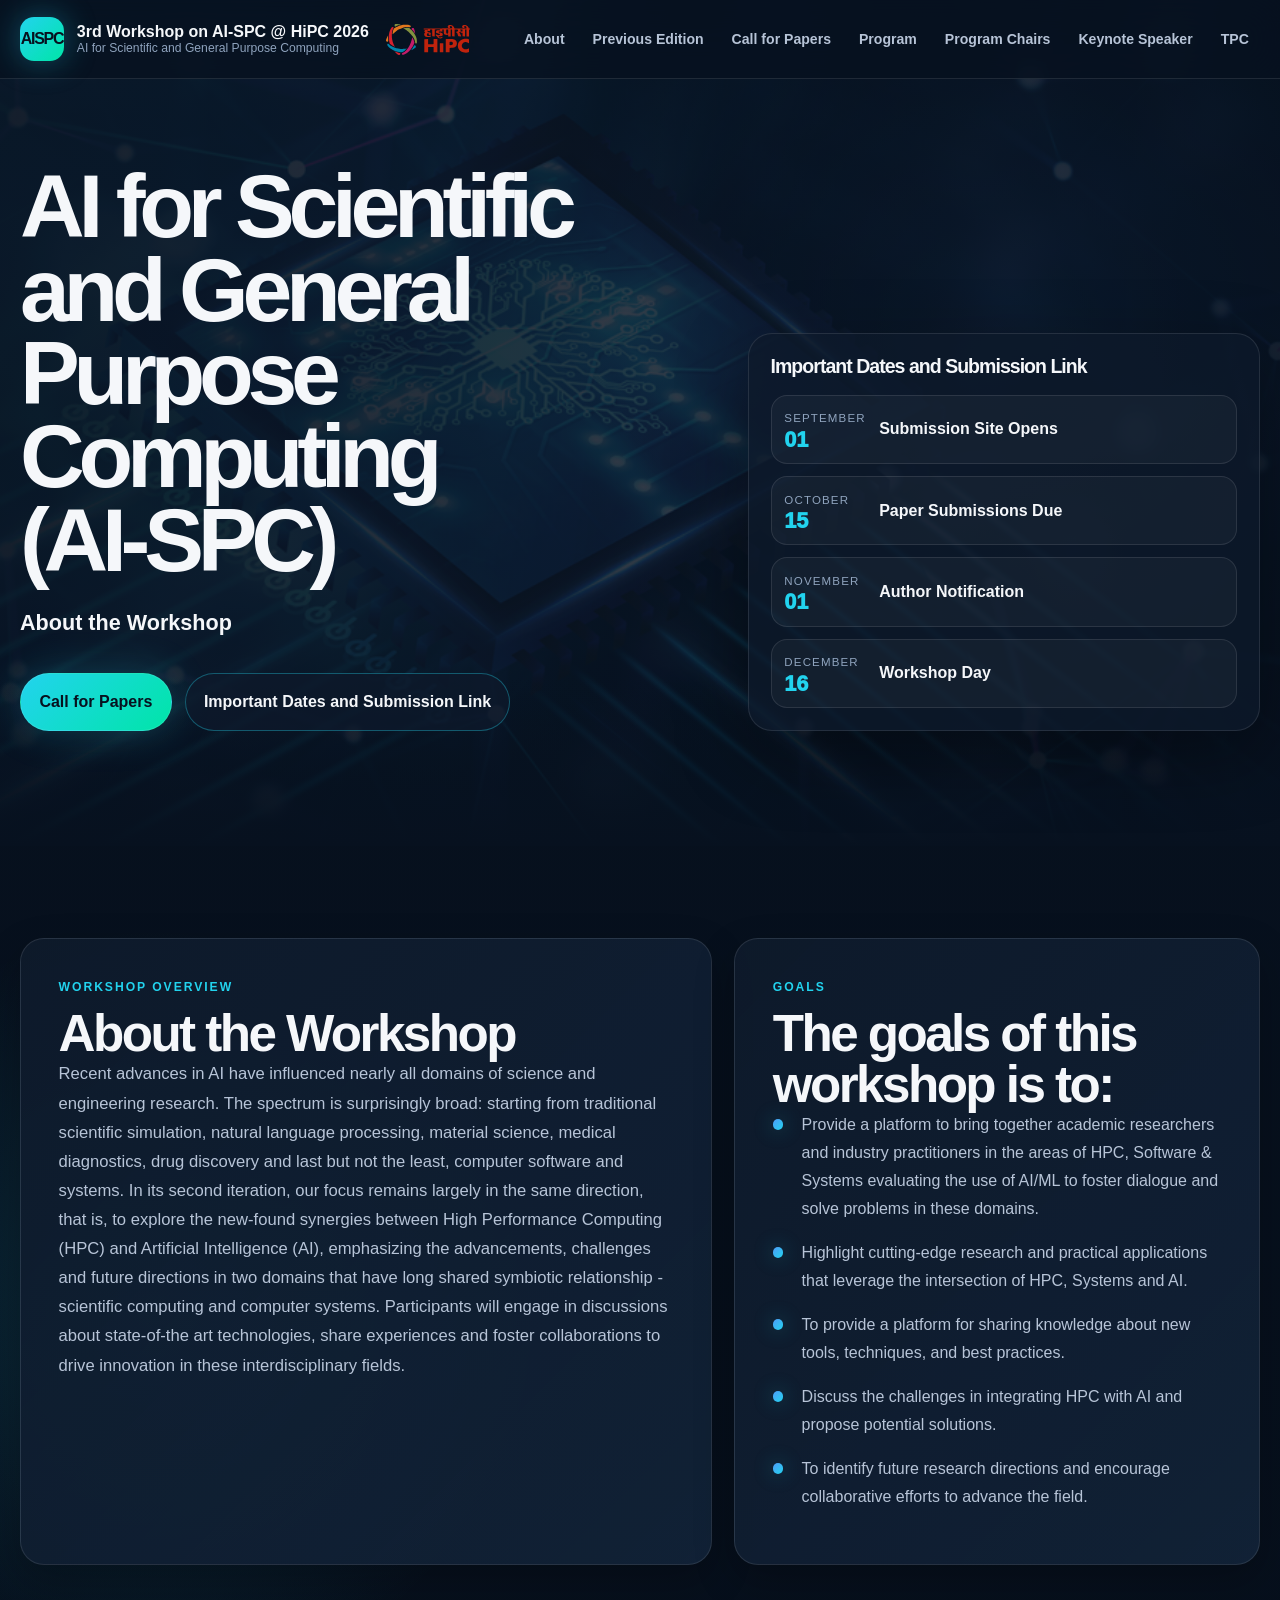
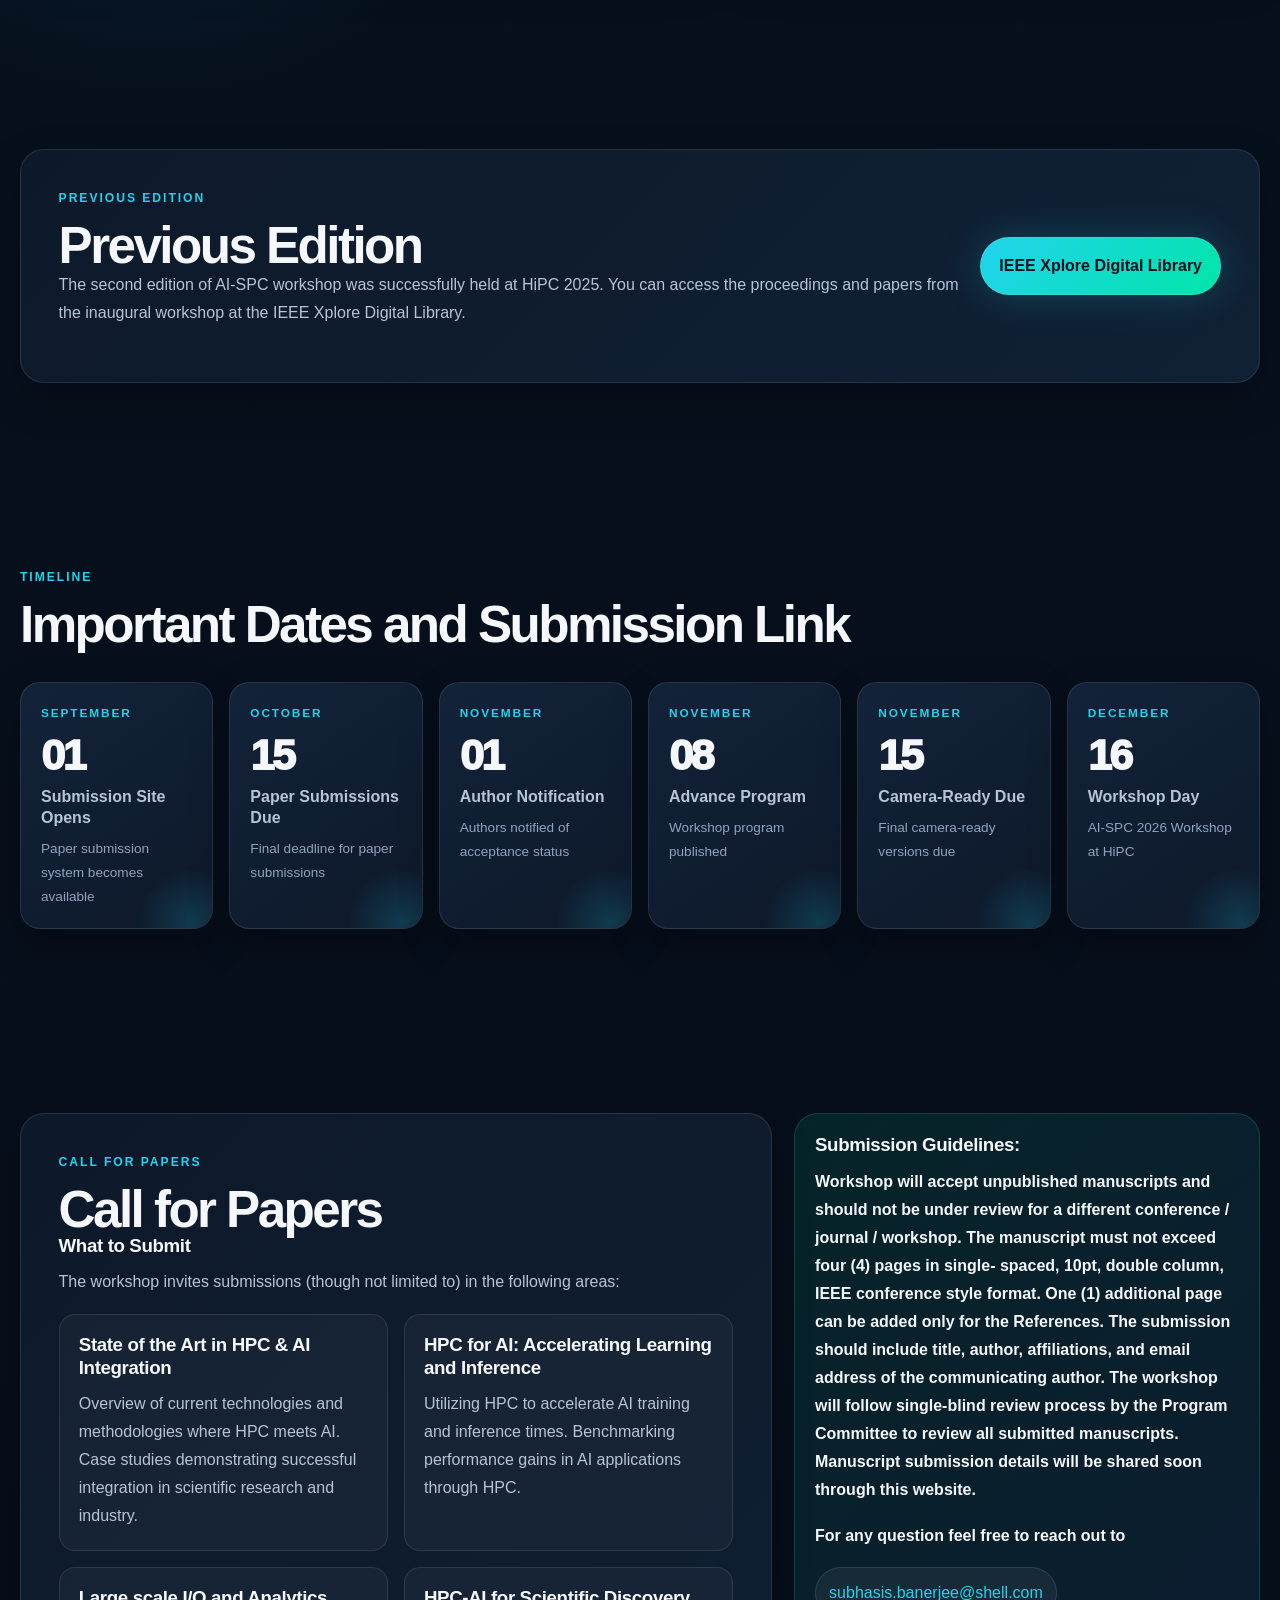
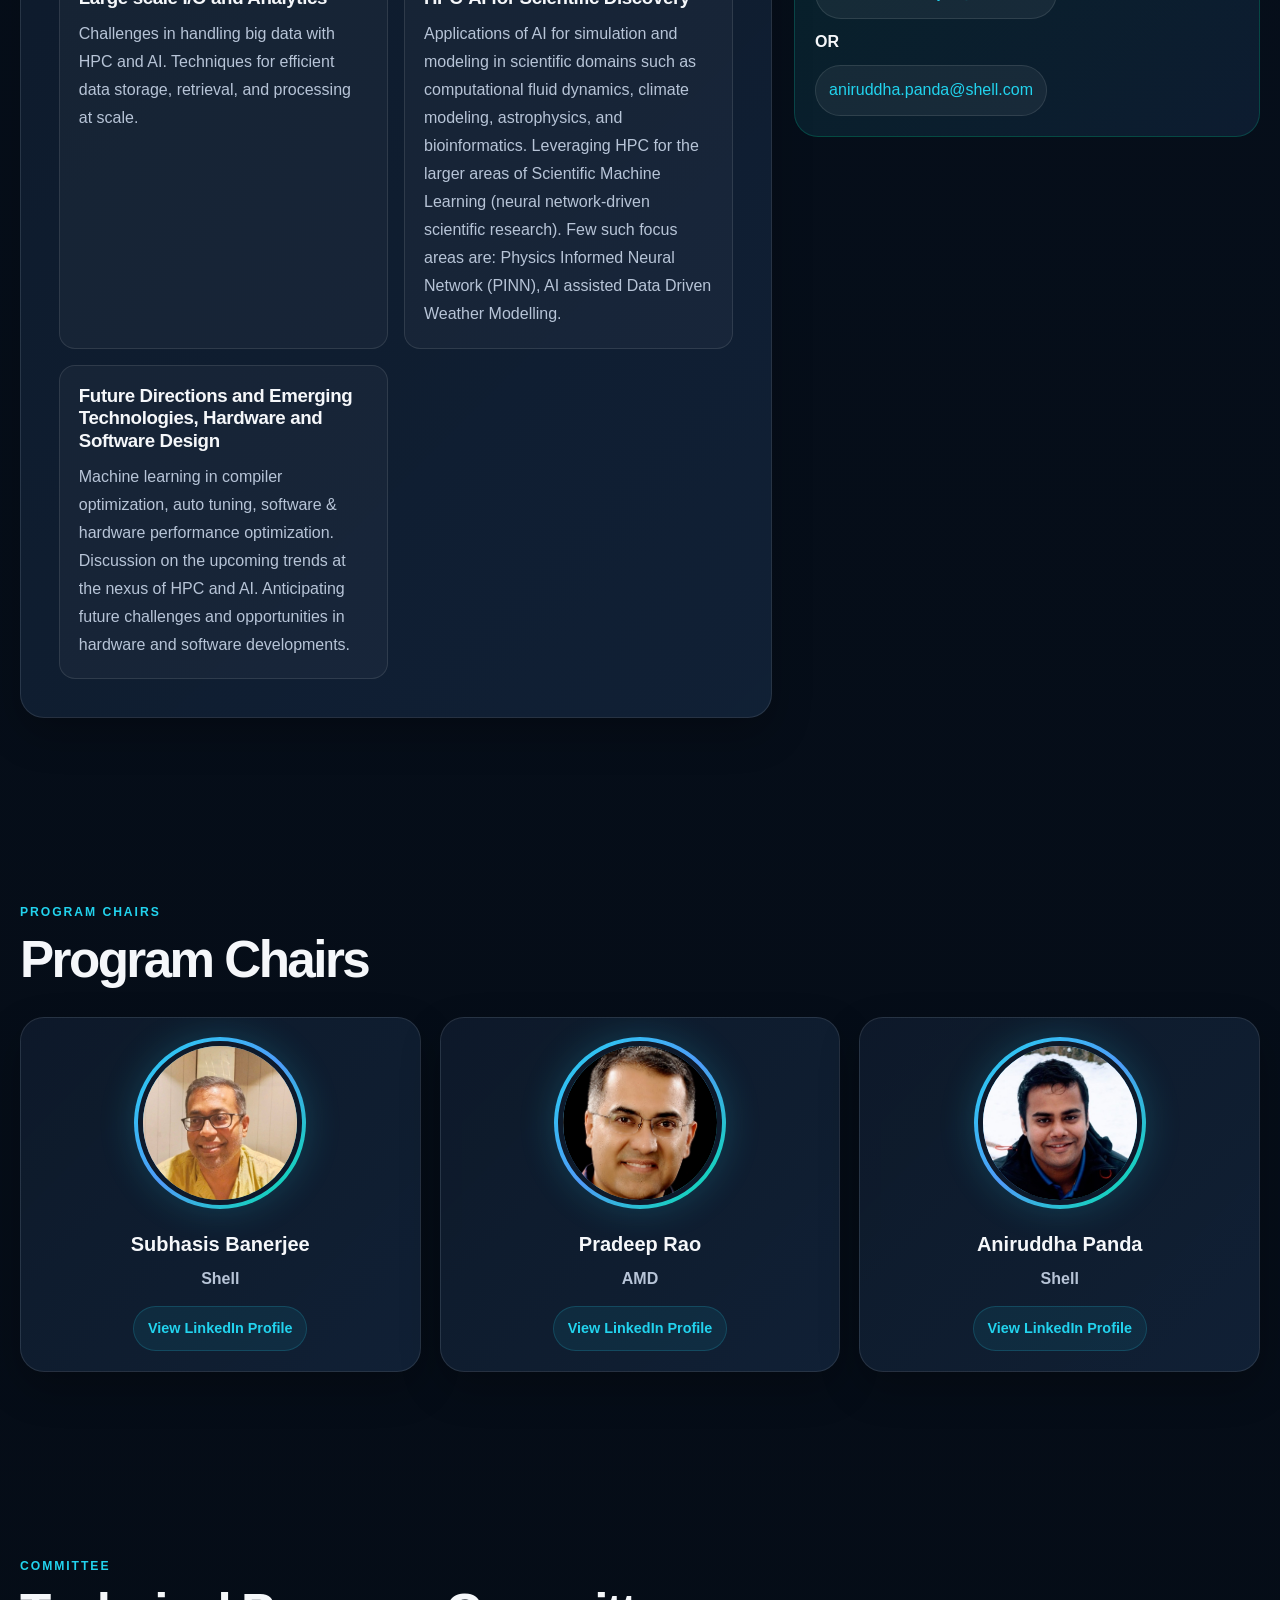
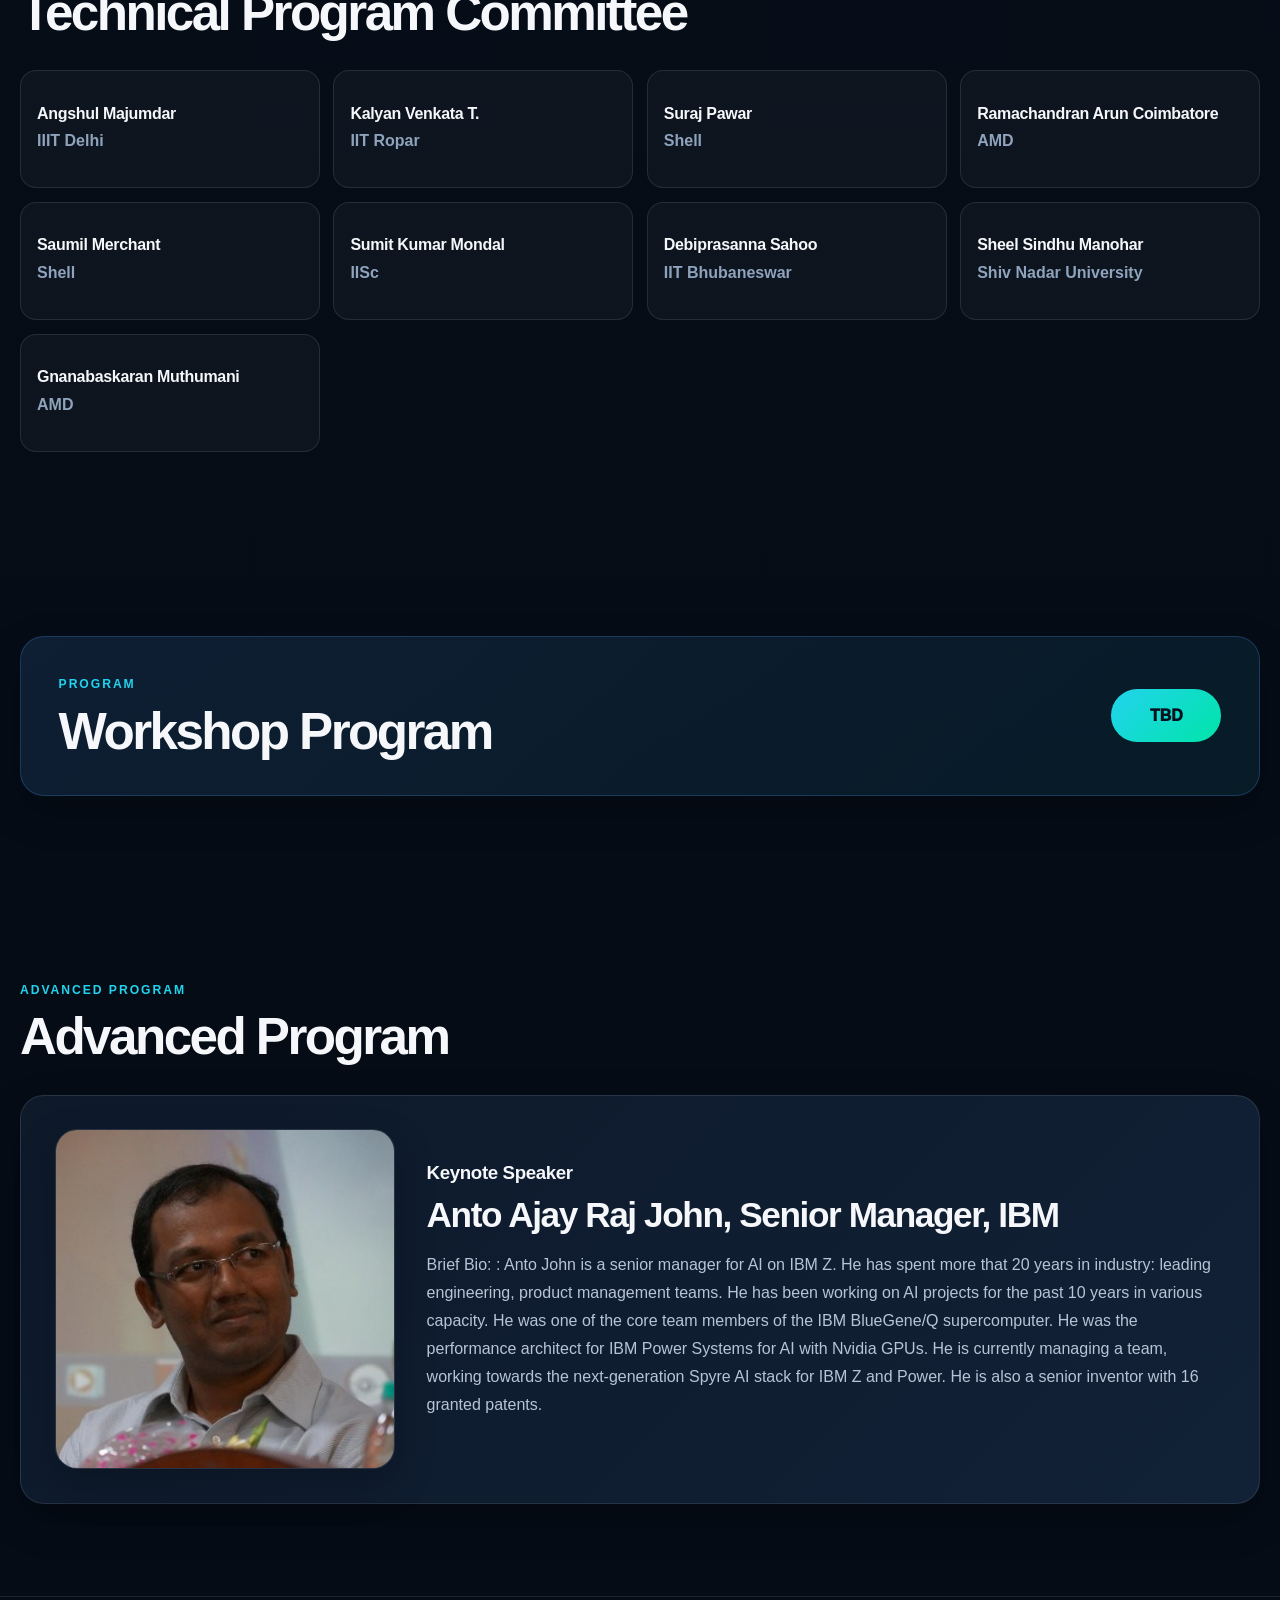
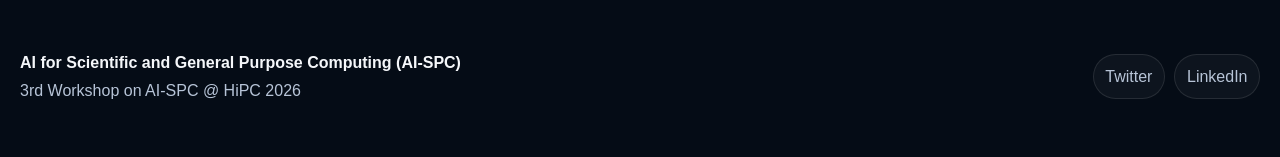
==== commit 14035ee0: "Moved older main page Renamed old index file" ====
--- a/index.html
+++ b/index.html
@@ -1,1009 +1,893 @@
 <!DOCTYPE HTML>
 <!--
-	Editorial by HTML5 UP
-	html5up.net | @ajlkn
-	Free for personal and commercial use under the CCA 3.0 license (html5up.net/license)
+    Editorial by HTML5 UP
+    html5up.net | @ajlkn
+    Free for personal and commercial use under the CCA 3.0 license (html5up.net/license)
 -->
-<html>
-	<head>
-		<title>AI for Scientific and General Purpose Computing (AI-SPC)</title>
-		<meta charset="utf-8" />
-		<meta name="viewport" content="width=device-width, initial-scale=1, user-scalable=no" />
-		<link rel="stylesheet" href="assets/css/main.css" />
-		<style>
-			.timeline-container {
-				margin: 15px 0;
-			}
-			
-			.timeline {
-				position: relative;
-				padding-left: 30px;
-			}
-			
-			.timeline-item {
-				position: relative;
-				margin-bottom: 20px;
-				cursor: pointer;
-				transition: all 0.3s ease;
-			}
-			
-			.timeline-item:hover {
-				transform: translateX(5px);
-			}
-			
-			.timeline-item:hover .timeline-details {
-				opacity: 1;
-				max-height: 50px;
-			}
-			
-			.timeline-marker {
-				position: absolute;
-				left: -37px;
-				top: 5px;
-				width: 12px;
-				height: 12px;
-				border-radius: 50%;
-				background: #f56565;
-				border: 3px solid #fff;
-				box-shadow: 0 0 0 3px #f56565;
-				transition: all 0.3s ease;
-			}
-			
-			.timeline-marker.active {
-				background: #48bb78;
-				box-shadow: 0 0 0 3px #48bb78;
-				animation: pulse 2s infinite;
-			}
-			
-			.timeline-item:hover .timeline-marker {
-				transform: scale(1.3);
-				box-shadow: 0 0 0 6px rgba(245, 101, 101, 0.3);
-			}
-			
-			.timeline-content h4 {
-				margin: 0 0 3px 0;
-				color: #2d3748;
-				font-size: 1.1em;
-				font-weight: bold;
-			}
-			
-			.timeline-content p {
-				margin: 0 0 3px 0;
-				color: #4a5568;
-				font-weight: 600;
-			}
-			
-			.timeline-details {
-				color: #718096;
-				font-size: 0.9em;
-				opacity: 0;
-				max-height: 0;
-				overflow: hidden;
-				transition: all 0.3s ease;
-			}
-			
-			@keyframes pulse {
-				0% {
-					box-shadow: 0 0 0 3px #48bb78;
-				}
-				50% {
-					box-shadow: 0 0 0 6px rgba(72, 187, 120, 0.5);
-				}
-				100% {
-					box-shadow: 0 0 0 3px #48bb78;
-				}
-			}
-			
-			@media (max-width: 768px) {
-				.timeline {
-					padding-left: 25px;
-				}
-				
-				.timeline-marker {
-					left: -32px;
-				}
-			}
-			
-			.program-chairs-grid {
-				display: grid;
-				grid-template-columns: repeat(auto-fit, minmax(280px, 1fr));
-				gap: 30px;
-				margin-top: 20px;
-			}
-			
-			.chair-card {
-				background: #fff;
-				border-radius: 10px;
-				padding: 25px;
-				text-align: center;
-				box-shadow: 0 4px 15px rgba(0, 0, 0, 0.1);
-				transition: all 0.3s ease;
-				border: 1px solid #e2e8f0;
-			}
-			
-			.chair-card:hover {
-				transform: translateY(-5px);
-				box-shadow: 0 8px 25px rgba(0, 0, 0, 0.15);
-			}
-			
-			.chair-photo {
-				width: 120px;
-				height: 120px;
-				border-radius: 50%;
-				object-fit: cover;
-				margin: 0 auto 15px;
-				border: 4px solid #f56565;
-				transition: all 0.3s ease;
-			}
-			
-			.chair-card:hover .chair-photo {
-				border-color: #ed8936;
-				transform: scale(1.05);
-			}
-			
-			.chair-name {
-				font-size: 1.3em;
-				font-weight: bold;
-				color: #2d3748;
-				margin: 10px 0 5px 0;
-				line-height: 1.2;
-			}
-			
-			.chair-org {
-				color: #4a5568;
-				font-size: 1em;
-				margin-bottom: 15px;
-			}
-			
-			.chair-linkedin {
-				display: inline-flex;
-				align-items: center;
-				gap: 8px;
-				color: #0077b5;
-				text-decoration: none;
-				font-size: 0.9em;
-				transition: color 0.3s ease;
-			}
-			
-			.chair-linkedin:hover {
-				color: #005885;
-				text-decoration: none;
-			}
-			
-			@media (max-width: 768px) {
-				.program-chairs-grid {
-					grid-template-columns: 1fr;
-					gap: 20px;
-				}
-				
-				.chair-card {
-					padding: 20px;
-				}
-			}
-			
-			/* Modern Floating Card Navigation */
-			.nav-container {
-				display: flex;
-				justify-content: center;
-				gap: 8px;
-				margin: 30px 0;
-				flex-wrap: wrap;
-				padding: 0 20px;
-			}
-			
-			.nav-dropdown {
-				position: relative;
-				display: inline-block;
-			}
-			
-			.nav-button {
-				background: linear-gradient(135deg, #ffffff 0%, #f8fafc 100%);
-				border: none;
-				color: #4a5568;
-				padding: 16px 28px;
-				text-decoration: none;
-				font-weight: 500;
-				font-size: 0.95em;
-				letter-spacing: 0.025em;
-				transition: all 0.4s cubic-bezier(0.4, 0, 0.2, 1);
-				cursor: pointer;
-				display: flex;
-				align-items: center;
-				gap: 10px;
-				white-space: nowrap;
-				border-radius: 12px;
-				box-shadow: 0 4px 12px rgba(0, 0, 0, 0.08), 0 2px 4px rgba(0, 0, 0, 0.05);
-				position: relative;
-				overflow: hidden;
-				z-index: 1;
-			}
-			
-			.nav-button > * {
-				position: relative;
-				z-index: 2;
-			}
-			
-			.nav-button::before {
-				content: '';
-				position: absolute;
-				top: 0;
-				left: -100%;
-				width: 100%;
-				height: 100%;
-				background: linear-gradient(90deg, transparent, rgba(255, 255, 255, 0.15), transparent);
-				transition: left 0.6s ease;
-				z-index: 1;
-			}
-			
-			.nav-button:hover::before {
-				left: 100%;
-			}
-			
-			.nav-button:hover, .nav-dropdown:hover .nav-button {
-				background: linear-gradient(135deg, #dc3545 0%, #e85a4f 100%);
-				color: #ffffff;
-				text-decoration: none;
-				transform: translateY(-2px);
-				box-shadow: 0 8px 25px rgba(220, 53, 69, 0.3), 0 4px 12px rgba(0, 0, 0, 0.15);
-				text-shadow: 0 1px 2px rgba(0, 0, 0, 0.1);
-			}
-			
-			.nav-dropdown-arrow {
-				font-size: 0.75em;
-				transition: all 0.4s ease;
-				opacity: 0.7;
-			}
-			
-			.nav-dropdown:hover .nav-dropdown-arrow {
-				transform: rotate(180deg);
-				opacity: 1;
-			}
-			
-			.nav-dropdown-content {
-				display: none;
-				position: absolute;
-				top: calc(100% + 4px);
-				left: 50%;
-				transform: translateX(-50%);
-				min-width: 220px;
-				background: #ffffff;
-				border: none;
-				border-radius: 12px;
-				box-shadow: 0 20px 40px rgba(0, 0, 0, 0.12), 0 8px 16px rgba(0, 0, 0, 0.08);
-				z-index: 1000;
-				overflow: hidden;
-				opacity: 0;
-				animation: dropdownFadeIn 0.3s ease forwards;
-				padding-top: 4px;
-			}
-			
-			.nav-dropdown-content::after {
-				content: '';
-				position: absolute;
-				top: -4px;
-				left: 0;
-				right: 0;
-				height: 4px;
-				background: transparent;
-			}
-			
-			
-			@keyframes dropdownFadeIn {
-				from {
-					opacity: 0;
-					transform: translateX(-50%) translateY(-10px);
-				}
-				to {
-					opacity: 1;
-					transform: translateX(-50%) translateY(0);
-				}
-			}
-			
-			.nav-dropdown-content::before {
-				content: '';
-				position: absolute;
-				top: -8px;
-				left: 50%;
-				transform: translateX(-50%);
-				width: 0;
-				height: 0;
-				border-left: 8px solid transparent;
-				border-right: 8px solid transparent;
-				border-bottom: 8px solid #ffffff;
-				filter: drop-shadow(0 -2px 4px rgba(0, 0, 0, 0.1));
-			}
-			
-			.nav-dropdown-item {
-				display: block;
-				padding: 16px 24px;
-				color: #4a5568;
-				text-decoration: none;
-				font-size: 0.9em;
-				font-weight: 400;
-				border-bottom: 1px solid #f1f5f9;
-				transition: all 0.3s ease;
-				position: relative;
-			}
-			
-			.nav-dropdown-item:last-child {
-				border-bottom: none;
-			}
-			
-			.nav-dropdown-item::before {
-				content: '';
-				position: absolute;
-				left: 0;
-				top: 0;
-				height: 100%;
-				width: 4px;
-				background: linear-gradient(135deg, #f56565, #ed8936);
-				transform: scaleY(0);
-				transition: transform 0.3s ease;
-			}
-			
-			.nav-dropdown-item:hover {
-				background: linear-gradient(135deg, #fef7f7 0%, #fdf4f3 100%);
-				color: #f56565;
-				text-decoration: none;
-				padding-left: 28px;
-			}
-			
-			.nav-dropdown-item:hover::before {
-				transform: scaleY(1);
-			}
-			
-			@media (max-width: 768px) {
-				.nav-container {
-					flex-direction: column;
-					align-items: center;
-					gap: 12px;
-					padding: 0 16px;
-				}
-				
-				.nav-button {
-					width: 280px;
-					justify-content: center;
-					padding: 18px 32px;
-				}
-				
-				.nav-dropdown-content {
-					position: static;
-					transform: none;
-					display: none;
-					width: 100%;
-					margin-top: 8px;
-					animation: none;
-				}
-				
-				.nav-dropdown-content::before {
-					display: none;
-				}
-				
-			}
-
-			/* Technical Program Committee Card Styles */
-			.tpc-grid {
-				display: grid;
-				grid-template-columns: repeat(auto-fit, minmax(280px, 1fr));
-				gap: 20px;
-				margin-top: 30px;
-			}
-
-			.tpc-card {
-				background: #ffffff;
-				border-radius: 12px;
-				box-shadow: 0 4px 6px rgba(0, 0, 0, 0.1), 0 1px 3px rgba(0, 0, 0, 0.08);
-				transition: all 0.3s ease;
-				border: 1px solid #e2e8f0;
-				position: relative;
-				overflow: hidden;
-			}
-
-			.tpc-card:hover {
-				transform: translateY(-5px);
-				box-shadow: 0 8px 25px rgba(0, 0, 0, 0.15), 0 4px 10px rgba(0, 0, 0, 0.1);
-				border-color: #f56565;
-			}
-
-			.tpc-card::before {
-				content: '';
-				position: absolute;
-				top: 0;
-				left: 0;
-				right: 0;
-				height: 4px;
-				background: linear-gradient(90deg, #f56565, #ed8936);
-				border-radius: 12px 12px 0 0;
-			}
-
-			.tpc-card-content {
-				padding: 25px;
-				text-align: center;
-			}
-
-			.tpc-card h3 {
-				margin: 0 0 8px 0;
-				color: #2d3748;
-				font-size: 1.2em;
-				font-weight: 600;
-				line-height: 1.3;
-			}
-
-			.tpc-affiliation {
-				margin: 0;
-				color: #718096;
-				font-size: 0.95em;
-				font-weight: 500;
-				font-style: normal;
-			}
-
-			@media (max-width: 768px) {
-				.tpc-grid {
-					grid-template-columns: 1fr;
-					gap: 15px;
-				}
-				
-				.tpc-card {
-					margin: 0 10px;
-				}
-				
-				.tpc-card-content {
-					padding: 20px;
-				}
-				
-				.tpc-card h3 {
-					font-size: 1.1em;
-				}
-			}
-
-			@media (max-width: 480px) {
-				.tpc-grid {
-					grid-template-columns: 1fr;
-					gap: 12px;
-				}
-				
-				.tpc-card-content {
-					padding: 18px;
-				}
-				
-				.tpc-card h3 {
-					font-size: 1em;
-				}
-			}
-
-			@keyframes flash {
-				0%, 100% { opacity: 1; }
-				50% { opacity: 0.4; }
-			}
-		</style>
-	</head>
-
-
-	<body class="is-preload">
-
-		<!-- Wrapper -->
-			<div id="wrapper">
-
-				<!-- Main -->
-					<div id="main">
-						<div class="inner">
-
-							<!-- Deadline Extension Notice -->
-                                                        <!--
-							<div style="background-color: #ff6b6b; color: white; padding: 12px; text-align: center; font-weight: bold; margin-bottom: 20px; animation: flash 1.5s infinite;">
-								🔔 DEADLINE EXTENDED: Paper submissions now due October 15, 2025!
-							</div>
-                                                        -->
-
-							<!-- Header -->
-								<header id="header">
-									<div style="display: flex; align-items: center; border: none;">
-										<a href="index.html" style="text-decoration: none; border: none;">
-											<strong> 3rd Workshop on AI-SPC </strong> @ HiPC 2026 
-										</a>
-										<a href="https://www.hipc.org/" target="_blank" title="Visit HiPC 2026 Main Conference" style="margin-left: 10px; border: none; text-decoration: none; display: inline-block;">
-											<img src="images/hipc-logo.svg" width="90" height="30" alt="HiPC 2025 Logo" style="cursor: pointer;" />
-										</a>
-									</div>
-									
-									<ul class="icons">
-										<li><a href="#" class="icon brands fa-twitter"><span class="label">Twitter</span></a></li>
-										<li><a href="#" class="icon brands fa-linkedin"><span class="label">LinkedIn</span></a></li>
-									</ul>
-								</header>
-                                <br />
-								<div class="nav-container">
-								    <div class="nav-dropdown">
-								        <a href="#banner" class="nav-button">
-								            About <span class="nav-dropdown-arrow">‹</span>
-								        </a>
-								        <div class="nav-dropdown-content">
-								            <a href="#banner" class="nav-dropdown-item">Workshop Overview</a>
-								            <a href="#previous" class="nav-dropdown-item">Previous Edition</a>
-								        </div>
-								    </div>
-								    
-								    <a href="#cfp" class="nav-button">Call for Papers</a>
-								    
-								    <div class="nav-dropdown">
-								        <a href="#program" class="nav-button">
-								            Program <span class="nav-dropdown-arrow">‹</span>
-								        </a>
-								        <div class="nav-dropdown-content">
-								            <a href="#program" class="nav-dropdown-item">Workshop Schedule</a>
-								            <a href="#progchair" class="nav-dropdown-item">Program Chairs</a>
-								            <a href="#advprog" class="nav-dropdown-item">Keynote Speaker</a>
-								        </div>
-								    </div>
-								    
-								    <a href="#tpc" class="nav-button">Committee</a>
-							    
-							<!-- Banner -->
-								<section id="banner">
-									<div class="content">
-										<header>
-											<h1>AI for Scientific and General Purpose Computing<br />
-											AI-SPC </h1>
-											<p> <strong> About the Workshop</strong></p>
-										</header>
-										<p> Recent advances in AI have influenced nearly all domains 
-											of science and engineering research. The spectrum is surprisingly 
-											broad: starting from traditional scientific simulation, natural 
-											language processing, material science, medical diagnostics, drug 
-											discovery and last but not the least, computer software and systems. 
-											In its second iteration, our focus remains largely in the same 
-											direction, that is, to explore the new-found synergies between 
-											High Performance Computing (HPC) and Artificial Intelligence (AI), 
-											emphasizing the advancements, challenges and future directions 
-											in two domains that have long shared symbiotic relationship - 
-											scientific computing and computer systems. Participants will 
-											engage in discussions about state-of-the art technologies, share 
-											experiences and foster collaborations to drive innovation in 
-											these interdisciplinary fields. </p>
-											<p>The goals of this workshop is to:
-												<ul>
-											    <li> Provide a platform to bring together academic researchers 
-												and industry practitioners in the areas of HPC, 
-												Software & Systems evaluating the use of AI/ML to 
-												foster dialogue and solve problems in these domains.
-											    </li>
-
-												<li>Highlight cutting-edge research and practical applications 
-												that leverage the intersection of HPC, Systems and AI.
-												</li>
-
-												<li> To provide a platform for sharing knowledge about new tools, 
-												techniques, and best practices.
-												</li>
-												
-												<li> Discuss the challenges in integrating HPC with AI and propose 
-												potential solutions.
-												</li>
-												<li>To identify future research directions and encourage collaborative 
-												efforts to advance the field.
-											    </li>
-												</ul>
-											</p>
-										<!--
-										<ul class="actions">
-											<li><a href="#" class="button big">Learn More</a></li>
-										</ul>
-									-->
-									</div>
-									
-									<span class="image object">
-										<img src="images/ai_image1.jpg" alt="" />
-									</span>
-									
-								</section>
-
-							<!-- Section -->
-								<section id="previous">
-									<header class="major">
-										<h2>Previous Edition</h2>
-									</header>
-									<p>
-										The second edition of AI-SPC workshop was successfully held at HiPC 2025. 
-										You can access the proceedings and papers from the inaugural workshop at the 
-										<a href="https://ieeexplore.ieee.org/document/11459229" target="_blank">IEEE Xplore Digital Library</a>.
-									</p>
-								</section>
-
-							<!-- Section -->
-								<section>
-									<header class="major" id="cfp">
-										<h2>Call for Papers</h2>
-									</header>
-									<div class="features">
-										<article>
-											<!-- <span class="icon fa-gem"></span> -->
-											<div class="content">
-												<h3>What to Submit</h3>
-												<p>
-													The workshop invites submissions (though not limited to) in the 
-													following areas: 
-													<ul>					
-													<li> State of the Art in HPC & AI Integration: Overview of current 
-													technologies and methodologies where HPC meets AI. 
-													Case studies demonstrating successful integration in scientific 
-													research and industry. </li>
-													
-													<li> HPC for AI: Accelerating Learning and Inference: Utilizing HPC 
-													to accelerate AI training and inference times. Benchmarking 
-													performance gains in AI applications through HPC. </li>
-													
-													<li> Large scale I/O and Analytics: Challenges in handling 
-													big data with HPC and AI. Techniques for efficient data storage, 
-													retrieval, and processing at scale. </li>
-
-													<li> HPC-AI for Scientific Discovery: Applications of AI for 
-													simulation and modeling in scientific domains such as computational 
-													fluid dynamics, climate modeling, astrophysics, and bioinformatics. 
-													Leveraging HPC for the larger areas of Scientific Machine Learning
-													(neural network-driven scientific research). Few such focus areas 
-													are: Physics Informed Neural Network (PINN), AI assisted Data 
-													Driven Weather Modelling. </li>
-
-													<li>Future Directions and Emerging Technologies, Hardware and Software 
-													Design Machine learning in compiler optimization, auto tuning, 
-													software & hardware performance optimization. Discussion on the 
-													upcoming trends at the nexus of HPC and AI. Anticipating future 
-													challenges and opportunities in hardware and software developments.
-                                                    </li>
-													</ul>
-
-
-												</p>
-											</div>
-										</article>
-										<article style="align-items: baseline;">
-											<!-- <span class="icon solid fa-paper-plane"></span> -->
-											<div class="content">
-												<h3>Important Dates and Submission Link</h3>
-												<div class="timeline-container">
-													<div class="timeline">
-														<div class="timeline-item" data-date="Sep 1, 2026">
-															<div class="timeline-marker"></div>
-															<div class="timeline-content">
-																<h4>Submission Site Opens</h4>
-																<p>September 1, 2026</p>
-																<div class="timeline-details">Paper submission system becomes available</div>
-															</div>
-														</div>
-														
-														<div class="timeline-item" data-date="Oct 1, 2026">
-															<div class="timeline-marker"></div>
-															<div class="timeline-content">
-																<h4>Paper Submissions Due</h4>
-																<p>October 15, 2026</p>
-																<div class="timeline-details">Final deadline for paper submissions</div>
-															</div>
-														</div>
-														
-														<div class="timeline-item" data-date="Nov 1, 2026">
-															<div class="timeline-marker"></div>
-															<div class="timeline-content">
-																<h4>Author Notification</h4>
-																<p>November 1, 2026</p>
-																<div class="timeline-details">Authors notified of acceptance status</div>
-															</div>
-														</div>
-														
-														<div class="timeline-item" data-date="Nov 8, 202'6">
-															<div class="timeline-marker"></div>
-															<div class="timeline-content">
-																<h4>Advance Program</h4>
-																<p>November 8, 2026</p>
-																<div class="timeline-details">Workshop program published</div>
-															</div>
-														</div>
-														
-														<div class="timeline-item" data-date="Nov 15, 2026">
-															<div class="timeline-marker"></div>
-															<div class="timeline-content">
-																<h4>Camera-Ready Due</h4>
-																<p>November 15, 2026</p>
-																<div class="timeline-details">Final camera-ready versions due</div>
-															</div>
-														</div>
-														
-														<div class="timeline-item" data-date="Dec 16, 2026">
-															<div class="timeline-marker active"></div>
-															<div class="timeline-content">
-																<h4>Workshop Day</h4>
-																<p>December 16, 2026</p>
-																<div class="timeline-details">AI-SPC 2026 Workshop at HiPC</div>
-															</div>
-														</div>
-													</div>
-												</div>
-												<p> <strong> Submission Guidelines: Workshop will accept unpublished manuscripts 
-													and should not be under review for a different conference / journal 
-													/ workshop. The manuscript must not exceed four (4) pages in single-
-													spaced, 10pt, double column, IEEE conference style format. One (1) additional
-													page can be added only for the References.
-													The submission should include title, author, affiliations, 
-													and email address of the communicating author. The workshop will 
-													follow single-blind review process by the Program Committee to 
-													review all submitted manuscripts. Manuscript submission details will be shared soon
-													through this website. <br />
-													For any question feel free to reach out to 
-													<a href="mailto:subhasis.banerjee@shell.com"> subhasis.banerjee@shell.com </a>
-													OR <br />
-													<a href="mailto:aniruddha.panda@shell.com"> aniruddha.panda@shell.com </a>
-												</strong>
-													
-												</p>
-											</div>
-										</article>
-									</div>
-								</section>
-
-							<!-- Section -->
-								<section>
-									<header class="major" id="progchair">
-										<h2>Program Chairs</h2>
-									</header>
-									<div class="program-chairs-grid">
-										<div class="chair-card">
-											<img src="images/subhasis_photo.jpg" alt="Subhasis Banerjee" class="chair-photo" />
-											<div class="chair-name">Subhasis Banerjee</div>
-											<div class="chair-org">Shell</div>
-											<a href="https://www.linkedin.com/in/subhasisbanerjee/" target="_blank" class="chair-linkedin">
-												<i class="fab fa-linkedin"></i>
-												View LinkedIn Profile
-											</a>
-										</div>
-										
-										<div class="chair-card">
-											<img src="images/Pradeep_photo.jpg" alt="Pradeep Rao" class="chair-photo" />
-											<div class="chair-name">Pradeep Rao</div>
-											<div class="chair-org">AMD</div>
-											<a href="https://www.linkedin.com/in/hprao/" target="_blank" class="chair-linkedin">
-												<i class="fab fa-linkedin"></i>
-												View LinkedIn Profile
-											</a>
-										</div>
-										
-										<div class="chair-card">
-											<img src="images/Aniruddha_photo.jpg" alt="Aniruddha Panda" class="chair-photo" />
-											<div class="chair-name">Aniruddha Panda</div>
-											<div class="chair-org">Shell</div>
-											<a href="https://www.linkedin.com/in/aniruddhapanda/" target="_blank" class="chair-linkedin">
-												<i class="fab fa-linkedin"></i>
-												View LinkedIn Profile
-											</a>
-										</div>
-									</div>
-								</section>
-								<section>
-									<header class="major" id="tpc"><h2> Technical Program Committee</h2>
-									</header>
-									<div class="tpc-grid">
-										<div class="tpc-card">
-											<div class="tpc-card-content">
-												<h3>Angshul Majumdar</h3>
-												<p class="tpc-affiliation">IIIT Delhi</p>
-											</div>
-										</div>
-										<div class="tpc-card">
-											<div class="tpc-card-content">
-												<h3>Kalyan Venkata T.</h3>
-												<p class="tpc-affiliation">IIT Ropar</p>
-											</div>
-										</div>
-										<div class="tpc-card">
-											<div class="tpc-card-content">
-												<h3>Suraj Pawar</h3>
-												<p class="tpc-affiliation">Shell</p>
-											</div>
-										</div>
-										<div class="tpc-card">
-											<div class="tpc-card-content">
-												<h3>Ramachandran Arun Coimbatore</h3>
-												<p class="tpc-affiliation">AMD</p>
-											</div>
-										</div>
-										<div class="tpc-card">
-											<div class="tpc-card-content">
-												<h3>Saumil Merchant</h3>
-												<p class="tpc-affiliation">Shell</p>
-											</div>
-										</div>
-										<div class="tpc-card">
-											<div class="tpc-card-content">
-												<h3>Sumit Kumar Mondal</h3>
-												<p class="tpc-affiliation">IISc</p>
-											</div>
-										</div>
-										<div class="tpc-card">
-											<div class="tpc-card-content">
-												<h3>Debiprasanna Sahoo</h3>
-												<p class="tpc-affiliation">IIT Bhubaneswar</p>
-											</div>
-										</div>
-										<div class="tpc-card">
-											<div class="tpc-card-content">
-												<h3>Sheel Sindhu Manohar</h3>
-												<p class="tpc-affiliation">Shiv Nadar University</p>
-											</div>
-										</div>
-										<div class="tpc-card">
-											<div class="tpc-card-content">
-												<h3>Gnanabaskaran Muthumani</h3>
-												<p class="tpc-affiliation">AMD</p>
-											</div>
-										</div>
-									</div>
-								</section>
-
-							<!-- Section -->
-								<section id="program">
-									<header class="major">
-										<h2>Workshop Program</h2>
-										TBD
-									</header>
-							<!-- 											
-									<div class="table-wrapper">
-										<table style="width:80%">
-											<thead>
-												<tr>
-													<th width=15% >Time </th>
-													<th>Session </th>
-												</tr>
-											</thead>
-											<tbody>
-												<tr>
-                                                                                                        <td>02:00 - 02:05 PM </td>
-													<td>Introduction / Opening Remarks</td>
-													
-												</tr>
-												<tr>
-                                                                                                        <td>02:05 - 02:50 PM </td>
-													<td>Keynote: “Large Language Models: Algorithms to Hardware” 
-                                                                                                            by Prof. <b> Sumit Kumar Mandal, Computer Science and Automation, 
-                                                                                                            Indian Institute of Science </b> </td>													
-												</tr>
-												<tr>
-                                                                                                        <td> 02:50 - 03:10 PM </td>
-													<td> Paper – 1: “Enabling Distributed Deep Learning frameworks on 
-                                                                                                             Trinetra-A Network”  by <b> Shruti Sharma, Rakesh Kumar Yadav, 
-                                                                                                             Yogeshwar Sonawane, Sanjay Wandheka </b> </td>
-													
-												</tr>
-                                                                                                <tr>
-                                                                                                        <td> 03:10 - 03:30 PM </td>
-													<td> Paper – 2: “PEEP: A Tool for PErformance Effect Prediction” 
-                                                                                                             by <b> G Ramya Sri, Debiprasanna Sahoo, Ajaya Kumar Das </b> </td>
-													
-												</tr>
-                                                                                                <tr>
-                                                                                                        <td> 03:30 - 03:55 PM </td>
-													<td> Invited talk:  “Opportunities and Challenges for AI in Chemistry: 
-                                                                                                             Transfer Learning for materials screening” by <b> Kaustubh Kaluskar, 
-                                                                                                             Senior Researcher, Shell <b> </td>
-													
-												</tr>
-
-              											<tr>
-													<td>04:00 - 04:30 PM </td>
-													<td>Break </td>
-												</tr>
-                                                                                                <tr>
-                                                                                                        <td> 04:30 - 05:00 PM </td>
-													<td> Invited talk: "Challenges and Progress 
-                                                                                                             in Dynamic Parallel Graph Algorithms" by <b> Kishore Kothapalli </b> </td>
-													
-												</tr>
-
-												<tr>
-
-													<td>05:00 - 05:20 PM </td>
-													<td> Paper 3: “Efficient AI-driven Subsurface Modelling: A Case
-                                                                                                             Study on Scaling and Optimization” by <b> Mitali Sinha, Yogesh Nakhate, 
-                                                                                                             S. Ahmad Zamanian  </b> </td>
-												</tr>
-												<tr>
-													<td>05:20 - 06:05 PM </td>
-													<td>Panel Discussion: <b> "Evolution or Revolution 
-                                                                                                            of Skills in Post-AI Era: 
-                                                                                                            Are Science and Engineering Fundamental 
-                                                                                                            Skills Fading?" Panelists: Sumit Kumar Mangal (IISc), Chiranjib Sur (Shell), Kalyan Venkata T (IIT-Ropar), Saurabh Gupta (AMD), Moderator: Subhasis Banerjee (Shell) </b> </td>
-												</tr>
-												<tr>
-													<td>06:05 - 06:15 PM </td>
-													<td> Close Out </td>
-												</tr>
-                                                                                          <!--
-												<tr style="font-weight: bold;">
-													<td>Total Workshop Duration</td>
-													<td>215 min (approx. 3.5 hours)</td>
-												</tr>
-                                                                                          -->
-
-											</tbody>
-										</table>
-									</div>
-							-->
-								</section>
-                                                
-								<section>
-									<header class="major" id="advprog"><h2> Advanced Program</h2>
-									</header>
-									<div>
-										<article>
-											<h3>Keynote Speaker	</h3>
-											<a href="https://www.linkedin.com/in/anto-ajay-raj-john-4692a517/" class="image" target="_blank"><img src="images/anto_image.jpg" width="35%" height="auto" alt="" /></a>
-											<a href="https://www.linkedin.com/in/anto-ajay-raj-john-4692a517/"  target="_blank"> 
-											<h3>Anto Ajay Raj John, Senior Manager, IBM </h3> </a>
-										</article>
-										<article>Brief Bio: : Anto John is a senior manager for AI on IBM Z. 
-							                     He has spent more that 20 years in industry: leading engineering, 
-							                     product management teams. He has been working on AI projects 
-							                     for the past 10 years in various capacity. He was one of the core 
-							                     team members of the IBM BlueGene/Q supercomputer. He was the 
-							                     performance architect for IBM Power Systems for AI with Nvidia GPUs. 
-							                     He is currently managing a team, working towards the next-generation 
-							                     Spyre AI stack for IBM Z and Power. He is also a senior inventor with 
-							                     16 granted patents.
-										</article>
-										<br />
-										
-									</div>
-									
-								</section>
-                		</div>
-					</div>
-                
-				
-
-		<!-- Scripts -->
-			<script src="assets/js/jquery.min.js"></script>
-			<script src="assets/js/browser.min.js"></script>
-			<script src="assets/js/breakpoints.min.js"></script>
-			<script src="assets/js/util.js"></script>
-			<script src="assets/js/main.js"></script>
-			
-			<!-- Dropdown Hover Enhancement -->
-			<script>
-				document.addEventListener('DOMContentLoaded', function() {
-					const dropdowns = document.querySelectorAll('.nav-dropdown');
-					
-					dropdowns.forEach(dropdown => {
-						let timeout;
-						
-						const showDropdown = () => {
-							clearTimeout(timeout);
-							const content = dropdown.querySelector('.nav-dropdown-content');
-							if (content) {
-								content.style.display = 'block';
-							}
-						};
-						
-						const hideDropdown = () => {
-							timeout = setTimeout(() => {
-								const content = dropdown.querySelector('.nav-dropdown-content');
-								if (content) {
-									content.style.display = 'none';
-								}
-							}, 300); // 300ms delay before hiding
-						};
-						
-						// Show on button hover
-						dropdown.addEventListener('mouseenter', showDropdown);
-						
-						// Hide when leaving both button and dropdown
-						dropdown.addEventListener('mouseleave', hideDropdown);
-						
-						// Keep dropdown open when hovering over dropdown content
-						const content = dropdown.querySelector('.nav-dropdown-content');
-						if (content) {
-							content.addEventListener('mouseenter', showDropdown);
-							content.addEventListener('mouseleave', hideDropdown);
-						}
-					});
-				});
-			</script>
-
-	</body>
+<html lang="en">
+<head>
+    <title>AI for Scientific and General Purpose Computing (AI-SPC)</title>
+    <meta charset="utf-8" />
+    <meta name="viewport" content="width=device-width, initial-scale=1" />
+    <style>
+        :root {
+            --bg: #07111f;
+            --bg-soft: #0b1728;
+            --surface: #0e1a2b;
+            --surface-2: #13243a;
+            --surface-3: #182d48;
+            --blue: #4f9cf9;
+            --cyan: #22d3ee;
+            --green: #00e5a8;
+            --text: #f5f7fa;
+            --text-soft: #e8eef7;
+            --muted: #b7c4d7;
+            --muted-2: #8fa3bd;
+            --border: rgba(255, 255, 255, 0.10);
+            --border-strong: rgba(34, 211, 238, 0.35);
+            --shadow: 0 24px 70px rgba(0, 0, 0, 0.36);
+            --shadow-soft: 0 16px 40px rgba(0, 0, 0, 0.24);
+            --radius: 24px;
+            --radius-sm: 16px;
+            --max: 1240px;
+        }
+
+        * { box-sizing: border-box; }
+        html { scroll-behavior: smooth; }
+        body {
+            margin: 0;
+            color: var(--text-soft);
+            font-family: Inter, "Segoe UI", Roboto, Helvetica, Arial, sans-serif;
+            line-height: 1.75;
+            background:
+                radial-gradient(circle at 78% 5%, rgba(79, 156, 249, 0.22), transparent 28rem),
+                radial-gradient(circle at 12% 20%, rgba(34, 211, 238, 0.14), transparent 24rem),
+                linear-gradient(180deg, var(--bg), #050c16 85%);
+        }
+
+        a { color: var(--cyan); text-decoration: none; }
+        a:hover { color: var(--green); }
+        img { max-width: 100%; display: block; }
+        p { color: var(--muted); margin: 0 0 1.1rem; }
+        ul { margin: 0; padding-left: 1.25rem; color: var(--muted); }
+        li { margin: 0.65rem 0; }
+        strong { color: var(--text); }
+
+        .container {
+            width: min(var(--max), calc(100% - 40px));
+            margin: 0 auto;
+        }
+
+        .navbar {
+            position: fixed;
+            inset: 0 0 auto 0;
+            z-index: 1000;
+            background: rgba(7, 17, 31, 0.78);
+            backdrop-filter: blur(22px);
+            border-bottom: 1px solid var(--border);
+        }
+
+        .nav-inner {
+            width: min(var(--max), calc(100% - 40px));
+            height: 78px;
+            margin: 0 auto;
+            display: flex;
+            align-items: center;
+            justify-content: space-between;
+            gap: 1rem;
+        }
+
+        .brand {
+            display: flex;
+            align-items: center;
+            gap: 0.8rem;
+            min-width: max-content;
+        }
+
+        .brand-mark {
+            width: 44px;
+            height: 44px;
+            border-radius: 14px;
+            display: grid;
+            place-items: center;
+            font-weight: 900;
+            letter-spacing: -0.08em;
+            color: var(--bg);
+            background: linear-gradient(135deg, var(--cyan), var(--green));
+            box-shadow: 0 0 32px rgba(34, 211, 238, 0.35);
+        }
+
+        .brand-text {
+            display: grid;
+            line-height: 1.1;
+        }
+
+        .brand-text a {
+            color: var(--text);
+            font-weight: 800;
+            font-size: 1rem;
+        }
+
+        .brand-text small {
+            color: var(--muted-2);
+            font-size: 0.76rem;
+            margin-top: 0.12rem;
+        }
+
+        .hipc-link { border: 0; opacity: 0.92; }
+        .hipc-link img { width: 92px; height: 31px; object-fit: contain; }
+
+        .nav-links {
+            display: flex;
+            align-items: center;
+            justify-content: flex-end;
+            flex-wrap: wrap;
+            gap: 0.35rem;
+        }
+
+        .nav-links a {
+            color: var(--muted);
+            font-weight: 750;
+            font-size: 0.88rem;
+            padding: 0.48rem 0.7rem;
+            border-radius: 999px;
+            transition: all 0.18s ease;
+        }
+
+        .nav-links a:hover {
+            color: var(--bg);
+            background: linear-gradient(135deg, var(--cyan), var(--green));
+            transform: translateY(-1px);
+        }
+
+        .hero {
+            position: relative;
+            min-height: 94vh;
+            display: flex;
+            align-items: center;
+            overflow: hidden;
+            padding: 130px 0 80px;
+        }
+
+        .hero::before {
+            content: "";
+            position: absolute;
+            inset: 0;
+            background:
+                linear-gradient(90deg, rgba(7, 17, 31, 0.92), rgba(7, 17, 31, 0.78), rgba(7, 17, 31, 0.92)),
+                url("images/ai_image1.jpg") center right / cover no-repeat;
+            opacity: 0.78;
+            z-index: -2;
+        }
+
+        .hero::after {
+            content: "";
+            position: absolute;
+            inset: auto 0 0 0;
+            height: 170px;
+            background: linear-gradient(180deg, transparent, var(--bg));
+            z-index: -1;
+        }
+
+        .hero-grid {
+            display: grid;
+            grid-template-columns: minmax(0, 1.15fr) 0.85fr;
+            gap: 2.2rem;
+            align-items: end;
+        }
+
+        .eyebrow {
+            display: inline-flex;
+            align-items: center;
+            gap: 0.55rem;
+            padding: 0.48rem 0.78rem;
+            border: 1px solid var(--border-strong);
+            border-radius: 999px;
+            color: var(--cyan);
+            background: rgba(14, 26, 43, 0.72);
+            font-weight: 850;
+            letter-spacing: 0.04em;
+            text-transform: uppercase;
+            font-size: 0.78rem;
+            margin-bottom: 1.3rem;
+        }
+
+        h1 {
+            margin: 0;
+            max-width: 900px;
+            font-size: clamp(3rem, 7vw, 6.4rem);
+            line-height: 0.93;
+            letter-spacing: -0.07em;
+            color: var(--text);
+        }
+
+        .hero-subtitle {
+            color: var(--muted);
+            font-size: clamp(1.06rem, 2vw, 1.35rem);
+            max-width: 760px;
+            margin-top: 1.35rem;
+        }
+
+        .hero-actions {
+            display: flex;
+            flex-wrap: wrap;
+            gap: 0.8rem;
+            margin-top: 2rem;
+        }
+
+        .btn {
+            display: inline-flex;
+            align-items: center;
+            justify-content: center;
+            gap: 0.4rem;
+            border-radius: 999px;
+            padding: 0.85rem 1.15rem;
+            min-height: 46px;
+            font-weight: 850;
+            border: 1px solid var(--border);
+        }
+
+        .btn-primary {
+            color: var(--bg);
+            background: linear-gradient(135deg, var(--cyan), var(--green));
+            box-shadow: 0 0 40px rgba(34, 211, 238, 0.22);
+        }
+
+        .btn-secondary {
+            color: var(--text);
+            background: rgba(14, 26, 43, 0.72);
+            border-color: var(--border-strong);
+        }
+
+        .hero-panel {
+            background: rgba(14, 26, 43, 0.76);
+            border: 1px solid var(--border);
+            border-radius: var(--radius);
+            box-shadow: var(--shadow);
+            padding: 1.35rem;
+        }
+
+        .hero-panel h2 {
+            font-size: 1.22rem;
+            line-height: 1.2;
+            margin: 0 0 1rem;
+        }
+
+        .mini-date-list {
+            display: grid;
+            gap: 0.75rem;
+        }
+
+        .mini-date {
+            display: grid;
+            grid-template-columns: 82px 1fr;
+            gap: 0.8rem;
+            align-items: center;
+            padding: 0.8rem;
+            background: rgba(255, 255, 255, 0.035);
+            border: 1px solid var(--border);
+            border-radius: 16px;
+        }
+
+        .mini-date .day {
+            color: var(--cyan);
+            font-weight: 950;
+            font-size: 1.35rem;
+            line-height: 1;
+        }
+
+        .mini-date .month {
+            color: var(--muted-2);
+            font-size: 0.72rem;
+            text-transform: uppercase;
+            letter-spacing: 0.1em;
+        }
+
+        .section {
+            padding: 92px 0;
+            scroll-margin-top: 90px;
+        }
+
+        .section-head {
+            display: flex;
+            justify-content: space-between;
+            align-items: end;
+            gap: 2rem;
+            margin-bottom: 2rem;
+        }
+
+        .kicker {
+            color: var(--cyan);
+            font-size: 0.76rem;
+            text-transform: uppercase;
+            letter-spacing: 0.16em;
+            font-weight: 900;
+            margin-bottom: 0.65rem;
+        }
+
+        h2 {
+            margin: 0;
+            color: var(--text);
+            font-size: clamp(2rem, 4vw, 3.4rem);
+            line-height: 1;
+            letter-spacing: -0.05em;
+        }
+
+        h3 {
+            margin: 0 0 0.7rem;
+            color: var(--text);
+            line-height: 1.2;
+            letter-spacing: -0.02em;
+        }
+
+        .section-card,
+        .glass-card {
+            background: linear-gradient(135deg, rgba(14, 26, 43, 0.94), rgba(19, 36, 58, 0.86));
+            border: 1px solid var(--border);
+            border-radius: var(--radius);
+            box-shadow: var(--shadow-soft);
+        }
+
+        .section-card { padding: clamp(1.35rem, 3vw, 2.35rem); }
+
+        .about-grid {
+            display: grid;
+            grid-template-columns: minmax(0, 1fr) minmax(320px, 0.76fr);
+            gap: 1.4rem;
+            align-items: stretch;
+        }
+
+        .about-text p { font-size: 1.04rem; }
+
+        .goals-card ul {
+            list-style: none;
+            padding-left: 0;
+        }
+
+        .goals-card li {
+            position: relative;
+            padding-left: 1.8rem;
+            margin: 0 0 1rem;
+        }
+
+        .goals-card li::before {
+            content: "";
+            position: absolute;
+            left: 0;
+            top: 0.55rem;
+            width: 0.64rem;
+            height: 0.64rem;
+            border-radius: 50%;
+            background: linear-gradient(135deg, var(--blue), var(--cyan));
+            box-shadow: 0 0 20px rgba(34, 211, 238, 0.35);
+        }
+
+        .previous-card {
+            display: grid;
+            grid-template-columns: 1fr auto;
+            gap: 1.3rem;
+            align-items: center;
+        }
+
+        .dates-grid {
+            display: grid;
+            grid-template-columns: repeat(6, minmax(0, 1fr));
+            gap: 1rem;
+        }
+
+        .date-card {
+            position: relative;
+            overflow: hidden;
+            padding: 1.25rem;
+            min-height: 165px;
+            background: linear-gradient(145deg, rgba(19, 36, 58, 0.96), rgba(14, 26, 43, 0.96));
+            border: 1px solid var(--border);
+            border-radius: 20px;
+            box-shadow: var(--shadow-soft);
+        }
+
+        .date-card::after {
+            content: "";
+            position: absolute;
+            inset: auto -40px -55px auto;
+            width: 120px;
+            height: 120px;
+            border-radius: 50%;
+            background: radial-gradient(circle, rgba(34, 211, 238, 0.18), transparent 65%);
+        }
+
+        .date-month {
+            color: var(--cyan);
+            font-size: 0.74rem;
+            letter-spacing: 0.16em;
+            text-transform: uppercase;
+            font-weight: 900;
+        }
+
+        .date-number {
+            color: var(--text);
+            font-size: 2.7rem;
+            line-height: 1;
+            font-weight: 950;
+            letter-spacing: -0.06em;
+            margin: 0.65rem 0;
+        }
+
+        .date-event { color: var(--muted); font-weight: 750; line-height: 1.3; }
+        .date-details { color: var(--muted-2); font-size: 0.85rem; margin-top: 0.5rem; }
+
+        .cfp-layout {
+            display: grid;
+            grid-template-columns: minmax(0, 1fr) minmax(320px, 0.62fr);
+            gap: 1.4rem;
+            align-items: start;
+        }
+
+        .track-grid {
+            display: grid;
+            grid-template-columns: repeat(2, minmax(0, 1fr));
+            gap: 1rem;
+        }
+
+        .track-card {
+            padding: 1.2rem;
+            background: rgba(255, 255, 255, 0.035);
+            border: 1px solid var(--border);
+            border-radius: var(--radius-sm);
+            transition: all 0.22s ease;
+        }
+
+        .track-card:hover {
+            transform: translateY(-4px);
+            border-color: var(--border-strong);
+            background: rgba(34, 211, 238, 0.055);
+        }
+
+        .track-card p { margin-bottom: 0; }
+
+        .submission-box {
+            position: sticky;
+            top: 98px;
+            padding: 1.25rem;
+            background: linear-gradient(135deg, rgba(0, 229, 168, 0.10), rgba(79, 156, 249, 0.10));
+            border: 1px solid rgba(0, 229, 168, 0.20);
+            border-radius: var(--radius);
+        }
+
+        .contact-list {
+            display: flex;
+            flex-direction: column;
+            gap: 0.55rem;
+            margin-top: 0.85rem;
+        }
+
+        .contact-list a {
+            display: inline-flex;
+            padding: 0.68rem 0.82rem;
+            border-radius: 999px;
+            background: rgba(255, 255, 255, 0.055);
+            border: 1px solid var(--border);
+            width: fit-content;
+        }
+
+        .chairs-grid {
+            display: grid;
+            grid-template-columns: repeat(3, minmax(0, 1fr));
+            gap: 1.2rem;
+        }
+
+        .chair-card {
+            padding: 1.2rem;
+            text-align: center;
+            overflow: hidden;
+        }
+
+        .chair-photo-wrap {
+            width: 172px;
+            height: 172px;
+            margin: 0 auto 1.1rem;
+            border-radius: 50%;
+            padding: 4px;
+            background: linear-gradient(135deg, var(--cyan), var(--blue), var(--green));
+            box-shadow: 0 0 36px rgba(34, 211, 238, 0.20);
+        }
+
+        .chair-card img {
+            width: 100%;
+            height: 100%;
+            object-fit: cover;
+            border-radius: 50%;
+            border: 5px solid var(--surface);
+        }
+
+        .chair-name {
+            color: var(--text);
+            font-size: 1.25rem;
+            font-weight: 900;
+        }
+
+        .chair-org { color: var(--muted); font-weight: 750; margin: 0.2rem 0 0.8rem; }
+
+        .linkedin-link {
+            display: inline-flex;
+            border-radius: 999px;
+            padding: 0.58rem 0.85rem;
+            color: var(--cyan);
+            background: rgba(34, 211, 238, 0.08);
+            border: 1px solid rgba(34, 211, 238, 0.18);
+            font-weight: 800;
+            font-size: 0.9rem;
+        }
+
+        .tpc-grid {
+            display: grid;
+            grid-template-columns: repeat(4, minmax(0, 1fr));
+            gap: 0.85rem;
+        }
+
+        .tpc-card {
+            padding: 1rem;
+            min-height: 118px;
+            display: flex;
+            flex-direction: column;
+            justify-content: center;
+            background: rgba(255, 255, 255, 0.035);
+            border: 1px solid var(--border);
+            border-radius: var(--radius-sm);
+        }
+
+        .tpc-card h3 { font-size: 1rem; margin-bottom: 0.28rem; }
+        .tpc-card p { margin: 0; color: var(--muted-2); font-weight: 750; }
+
+        .program-card {
+            display: flex;
+            justify-content: space-between;
+            align-items: center;
+            gap: 1rem;
+            background: linear-gradient(135deg, rgba(79, 156, 249, 0.13), rgba(34, 211, 238, 0.08));
+            border-color: rgba(79, 156, 249, 0.24);
+        }
+
+        .tbd-pill {
+            display: inline-flex;
+            align-items: center;
+            justify-content: center;
+            padding: 0.8rem 1.15rem;
+            min-width: 110px;
+            color: var(--bg);
+            font-weight: 950;
+            border-radius: 999px;
+            background: linear-gradient(135deg, var(--cyan), var(--green));
+        }
+
+        .keynote-card {
+            display: grid;
+            grid-template-columns: 340px minmax(0, 1fr);
+            gap: 2rem;
+            align-items: center;
+            padding: clamp(1.35rem, 3vw, 2.1rem);
+            background: linear-gradient(135deg, rgba(14, 26, 43, 0.96), rgba(19, 36, 58, 0.92));
+        }
+
+        .keynote-card img {
+            width: 100%;
+            aspect-ratio: 1 / 1;
+            object-fit: cover;
+            border-radius: 22px;
+            border: 1px solid var(--border);
+            box-shadow: var(--shadow-soft);
+        }
+
+        .keynote-name {
+            display: inline-block;
+            color: var(--text);
+            font-size: clamp(1.55rem, 3vw, 2.2rem);
+            font-weight: 900;
+            line-height: 1.1;
+            letter-spacing: -0.04em;
+            margin-bottom: 1rem;
+        }
+
+        .footer {
+            padding: 52px 0;
+            background: #050c16;
+            border-top: 1px solid var(--border);
+        }
+
+        .footer-grid {
+            display: grid;
+            grid-template-columns: 1fr auto;
+            gap: 1.5rem;
+            align-items: center;
+        }
+
+        .footer-title { color: var(--text); font-weight: 900; }
+        .footer p { margin-bottom: 0; }
+
+        .social-labels {
+            display: flex;
+            gap: 0.6rem;
+            align-items: center;
+            flex-wrap: wrap;
+        }
+
+        .social-labels a {
+            padding: 0.48rem 0.72rem;
+            border-radius: 999px;
+            border: 1px solid var(--border);
+            color: var(--muted);
+            background: rgba(255, 255, 255, 0.035);
+        }
+
+        @media (max-width: 1120px) {
+            .hero-grid,
+            .about-grid,
+            .cfp-layout,
+            .keynote-card {
+                grid-template-columns: 1fr;
+            }
+            .dates-grid { grid-template-columns: repeat(3, minmax(0, 1fr)); }
+            .tpc-grid { grid-template-columns: repeat(3, minmax(0, 1fr)); }
+            .submission-box { position: static; }
+        }
+
+        @media (max-width: 820px) {
+            .nav-inner {
+                height: auto;
+                padding: 0.82rem 0;
+                align-items: flex-start;
+                flex-direction: column;
+            }
+            .nav-links { justify-content: flex-start; }
+            .hero { padding-top: 170px; }
+            .track-grid,
+            .chairs-grid { grid-template-columns: 1fr; }
+            .dates-grid { grid-template-columns: repeat(2, minmax(0, 1fr)); }
+            .tpc-grid { grid-template-columns: repeat(2, minmax(0, 1fr)); }
+            .previous-card,
+            .program-card,
+            .footer-grid { grid-template-columns: 1fr; display: grid; }
+        }
+
+        @media (max-width: 560px) {
+            .container,
+            .nav-inner { width: min(var(--max), calc(100% - 28px)); }
+            .hero { padding-top: 195px; }
+            .dates-grid,
+            .tpc-grid { grid-template-columns: 1fr; }
+            .mini-date { grid-template-columns: 64px 1fr; }
+            .section { padding: 68px 0; }
+        }
+    </style>
+</head>
+<body>
+    <header class="navbar">
+        <div class="nav-inner">
+            <div class="brand">
+                <a href="index.html" class="brand-mark" aria-label="AI-SPC home">AISPC</a>
+                <div class="brand-text">
+                    <a href="index.html"><strong>3rd Workshop on AI-SPC</strong> @ HiPC 2026</a>
+                    <small>AI for Scientific and General Purpose Computing</small>
+                </div>
+                <a href="https://www.hipc.org/" target="_blank" title="Visit HiPC 2026 Main Conference" class="hipc-link">
+                    <img src="images/hipc-logo.svg" width="90" height="30" alt="HiPC 2025 Logo" />
+                </a>
+            </div>
+            <nav class="nav-links" aria-label="Primary navigation">
+                <a href="#banner">About</a>
+                <a href="#previous">Previous Edition</a>
+                <a href="#cfp">Call for Papers</a>
+                <a href="#program">Program</a>
+                <a href="#progchair">Program Chairs</a>
+                <a href="#advprog">Keynote Speaker</a>
+                <a href="#tpc">TPC</a>
+            </nav>
+        </div>
+    </header>
+
+    <main>
+        <section id="banner" class="hero">
+            <div class="container hero-grid">
+                <div class="hero-copy">
+                    <!--
+                    <div class="eyebrow">3rd Workshop on AI-SPC @ HiPC 2026</div>
+                    -->
+                    <h1>AI for Scientific and General Purpose Computing<br />(AI-SPC)</h1>
+                    <p class="hero-subtitle"><strong>About the Workshop</strong></p>
+                    <div class="hero-actions">
+                        <a href="#cfp" class="btn btn-primary">Call for Papers</a>
+                        <a href="#dates" class="btn btn-secondary">Important Dates and Submission Link</a>
+                    </div>
+                </div>
+                <aside class="hero-panel" aria-labelledby="hero-dates-title">
+                    <h2 id="hero-dates-title">Important Dates and Submission Link</h2>
+                    <div class="mini-date-list">
+                        <div class="mini-date"><div><div class="month">September</div><div class="day">01</div></div><strong>Submission Site Opens</strong></div>
+                        <div class="mini-date"><div><div class="month">October</div><div class="day">15</div></div><strong>Paper Submissions Due</strong></div>
+                        <div class="mini-date"><div><div class="month">November</div><div class="day">01</div></div><strong>Author Notification</strong></div>
+                        <div class="mini-date"><div><div class="month">December</div><div class="day">16</div></div><strong>Workshop Day</strong></div>
+                    </div>
+                </aside>
+            </div>
+        </section>
+
+        <section id="about" class="section">
+            <div class="container about-grid">
+                <article class="section-card about-text">
+                    <div class="kicker">Workshop Overview</div>
+                    <h2>About the Workshop</h2>
+                    <p>Recent advances in AI have influenced nearly all domains of science and engineering research. The spectrum is surprisingly broad: starting from traditional scientific simulation, natural language processing, material science, medical diagnostics, drug discovery and last but not the least, computer software and systems. In its second iteration, our focus remains largely in the same direction, that is, to explore the new-found synergies between High Performance Computing (HPC) and Artificial Intelligence (AI), emphasizing the advancements, challenges and future directions in two domains that have long shared symbiotic relationship - scientific computing and computer systems. Participants will engage in discussions about state-of-the art technologies, share experiences and foster collaborations to drive innovation in these interdisciplinary fields.</p>
+                </article>
+                <article class="section-card goals-card">
+                    <div class="kicker">Goals</div>
+                    <h2>The goals of this workshop is to:</h2>
+                    <ul>
+                        <li>Provide a platform to bring together academic researchers and industry practitioners in the areas of HPC, Software &amp; Systems evaluating the use of AI/ML to foster dialogue and solve problems in these domains.</li>
+                        <li>Highlight cutting-edge research and practical applications that leverage the intersection of HPC, Systems and AI.</li>
+                        <li>To provide a platform for sharing knowledge about new tools, techniques, and best practices.</li>
+                        <li>Discuss the challenges in integrating HPC with AI and propose potential solutions.</li>
+                        <li>To identify future research directions and encourage collaborative efforts to advance the field.</li>
+                    </ul>
+                </article>
+            </div>
+        </section>
+
+        <section id="previous" class="section">
+            <div class="container">
+                <div class="section-card previous-card">
+                    <div>
+                        <div class="kicker">Previous Edition</div>
+                        <h2>Previous Edition</h2>
+                        <p>The second edition of AI-SPC workshop was successfully held at HiPC 2025. You can access the proceedings and papers from the inaugural workshop at the IEEE Xplore Digital Library.</p>
+                    </div>
+                    <a href="https://ieeexplore.ieee.org/document/11459229" target="_blank" class="btn btn-primary">IEEE Xplore Digital Library</a>
+                </div>
+            </div>
+        </section>
+
+        <section id="dates" class="section">
+            <div class="container">
+                <div class="section-head">
+                    <div>
+                        <div class="kicker">Timeline</div>
+                        <h2>Important Dates and Submission Link</h2>
+                    </div>
+                </div>
+                <div class="dates-grid">
+                    <div class="date-card"><div class="date-month">September</div><div class="date-number">01</div><div class="date-event">Submission Site Opens</div><div class="date-details">Paper submission system becomes available</div></div>
+                    <div class="date-card"><div class="date-month">October</div><div class="date-number">15</div><div class="date-event">Paper Submissions Due</div><div class="date-details">Final deadline for paper submissions</div></div>
+                    <div class="date-card"><div class="date-month">November</div><div class="date-number">01</div><div class="date-event">Author Notification</div><div class="date-details">Authors notified of acceptance status</div></div>
+                    <div class="date-card"><div class="date-month">November</div><div class="date-number">08</div><div class="date-event">Advance Program</div><div class="date-details">Workshop program published</div></div>
+                    <div class="date-card"><div class="date-month">November</div><div class="date-number">15</div><div class="date-event">Camera-Ready Due</div><div class="date-details">Final camera-ready versions due</div></div>
+                    <div class="date-card"><div class="date-month">December</div><div class="date-number">16</div><div class="date-event">Workshop Day</div><div class="date-details">AI-SPC 2026 Workshop at HiPC</div></div>
+                </div>
+            </div>
+        </section>
+
+        <section id="cfp" class="section">
+            <div class="container cfp-layout">
+                <article class="section-card">
+                    <div class="kicker">Call for Papers</div>
+                    <h2>Call for Papers</h2>
+                    <h3>What to Submit</h3>
+                    <p>The workshop invites submissions (though not limited to) in the following areas:</p>
+                    <div class="track-grid">
+                        <div class="track-card"><h3>State of the Art in HPC &amp; AI Integration</h3><p>Overview of current technologies and methodologies where HPC meets AI. Case studies demonstrating successful integration in scientific research and industry.</p></div>
+                        <div class="track-card"><h3>HPC for AI: Accelerating Learning and Inference</h3><p>Utilizing HPC to accelerate AI training and inference times. Benchmarking performance gains in AI applications through HPC.</p></div>
+                        <div class="track-card"><h3>Large scale I/O and Analytics</h3><p>Challenges in handling big data with HPC and AI. Techniques for efficient data storage, retrieval, and processing at scale.</p></div>
+                        <div class="track-card"><h3>HPC-AI for Scientific Discovery</h3><p>Applications of AI for simulation and modeling in scientific domains such as computational fluid dynamics, climate modeling, astrophysics, and bioinformatics. Leveraging HPC for the larger areas of Scientific Machine Learning (neural network-driven scientific research). Few such focus areas are: Physics Informed Neural Network (PINN), AI assisted Data Driven Weather Modelling.</p></div>
+                        <div class="track-card"><h3>Future Directions and Emerging Technologies, Hardware and Software Design</h3><p>Machine learning in compiler optimization, auto tuning, software &amp; hardware performance optimization. Discussion on the upcoming trends at the nexus of HPC and AI. Anticipating future challenges and opportunities in hardware and software developments.</p></div>
+                    </div>
+                </article>
+                <aside class="submission-box">
+                    <h3>Submission Guidelines:</h3>
+                    <p><strong>Workshop will accept unpublished manuscripts and should not be under review for a different conference / journal / workshop. The manuscript must not exceed four (4) pages in single- spaced, 10pt, double column, IEEE conference style format. One (1) additional page can be added only for the References. The submission should include title, author, affiliations, and email address of the communicating author. The workshop will follow single-blind review process by the Program Committee to review all submitted manuscripts. Manuscript submission details will be shared soon through this website.</strong></p>
+                    <p><strong>For any question feel free to reach out to</strong></p>
+                    <div class="contact-list">
+                        <a href="mailto:subhasis.banerjee@shell.com">subhasis.banerjee@shell.com</a>
+                        <strong>OR</strong>
+                        <a href="mailto:aniruddha.panda@shell.com">aniruddha.panda@shell.com</a>
+                    </div>
+                </aside>
+            </div>
+        </section>
+
+        <section id="progchair" class="section">
+            <div class="container">
+                <div class="section-head">
+                    <div>
+                        <div class="kicker">Program Chairs</div>
+                        <h2>Program Chairs</h2>
+                    </div>
+                </div>
+                <div class="chairs-grid">
+                    <article class="section-card chair-card">
+                        <div class="chair-photo-wrap"><img src="images/subhasis_photo.jpg" alt="Subhasis Banerjee" /></div>
+                        <div class="chair-name">Subhasis Banerjee</div>
+                        <div class="chair-org">Shell</div>
+                        <a href="https://www.linkedin.com/in/subhasisbanerjee/" target="_blank" class="linkedin-link">View LinkedIn Profile</a>
+                    </article>
+                    <article class="section-card chair-card">
+                        <div class="chair-photo-wrap"><img src="images/Pradeep_photo.jpg" alt="Pradeep Rao" /></div>
+                        <div class="chair-name">Pradeep Rao</div>
+                        <div class="chair-org">AMD</div>
+                        <a href="https://www.linkedin.com/in/hprao/" target="_blank" class="linkedin-link">View LinkedIn Profile</a>
+                    </article>
+                    <article class="section-card chair-card">
+                        <div class="chair-photo-wrap"><img src="images/Aniruddha_photo.jpg" alt="Aniruddha Panda" /></div>
+                        <div class="chair-name">Aniruddha Panda</div>
+                        <div class="chair-org">Shell</div>
+                        <a href="https://www.linkedin.com/in/aniruddhapanda/" target="_blank" class="linkedin-link">View LinkedIn Profile</a>
+                    </article>
+                </div>
+            </div>
+        </section>
+
+        <section id="tpc" class="section">
+            <div class="container">
+                <div class="section-head">
+                    <div>
+                        <div class="kicker">Committee</div>
+                        <h2>Technical Program Committee</h2>
+                    </div>
+                </div>
+                <div class="tpc-grid">
+                    <div class="tpc-card"><h3>Angshul Majumdar</h3><p>IIIT Delhi</p></div>
+                    <div class="tpc-card"><h3>Kalyan Venkata T.</h3><p>IIT Ropar</p></div>
+                    <div class="tpc-card"><h3>Suraj Pawar</h3><p>Shell</p></div>
+		    <div class="tpc-card"><h3>Ramachandran Arun Coimbatore</h3><p>AMD</p></div>
+                    <div class="tpc-card"><h3>Saumil Merchant</h3><p>Shell</p></div>
+                    <div class="tpc-card"><h3>Sumit Kumar Mondal</h3><p>IISc</p></div>
+                    <div class="tpc-card"><h3>Debiprasanna Sahoo</h3><p>IIT Bhubaneswar</p></div>
+                    <div class="tpc-card"><h3>Sheel Sindhu Manohar</h3><p>Shiv Nadar University</p></div>
+		    <div class="tpc-card"><h3>Gnanabaskaran Muthumani</h3><p>AMD</p></div>
+                </div>
+            </div>
+        </section>
+
+        <section id="program" class="section">
+            <div class="container">
+                <div class="section-card program-card">
+                    <div>
+                        <div class="kicker">Program</div>
+                        <h2>Workshop Program</h2>
+                    </div>
+                    <div class="tbd-pill">TBD</div>
+                </div>
+            </div>
+        </section>
+
+        <section id="advprog" class="section">
+            <div class="container">
+                <div class="section-head">
+                    <div>
+                        <div class="kicker">Advanced Program</div>
+                        <h2>Advanced Program</h2>
+                    </div>
+                </div>
+                <article class="keynote-card glass-card">
+                    <a href="https://www.linkedin.com/in/anto-ajay-raj-john-4692a517/" class="image" target="_blank"><img src="images/anto_image.jpg" alt="" /></a>
+                    <div>
+                        <h3>Keynote Speaker</h3>
+                        <a href="https://www.linkedin.com/in/anto-ajay-raj-john-4692a517/" target="_blank" class="keynote-name">Anto Ajay Raj John, Senior Manager, IBM</a>
+                        <p>Brief Bio: : Anto John is a senior manager for AI on IBM Z. He has spent more that 20 years in industry: leading engineering, product management teams. He has been working on AI projects for the past 10 years in various capacity. He was one of the core team members of the IBM BlueGene/Q supercomputer. He was the performance architect for IBM Power Systems for AI with Nvidia GPUs. He is currently managing a team, working towards the next-generation Spyre AI stack for IBM Z and Power. He is also a senior inventor with 16 granted patents.</p>
+                    </div>
+                </article>
+            </div>
+        </section>
+    </main>
+
+    <footer class="footer">
+        <div class="container footer-grid">
+            <div>
+                <div class="footer-title">AI for Scientific and General Purpose Computing (AI-SPC)</div>
+                <p>3rd Workshop on AI-SPC @ HiPC 2026</p>
+            </div>
+            <div class="social-labels">
+                <a href="#">Twitter</a>
+                <a href="#">LinkedIn</a>
+            </div>
+        </div>
+    </footer>
+</body>
 </html>
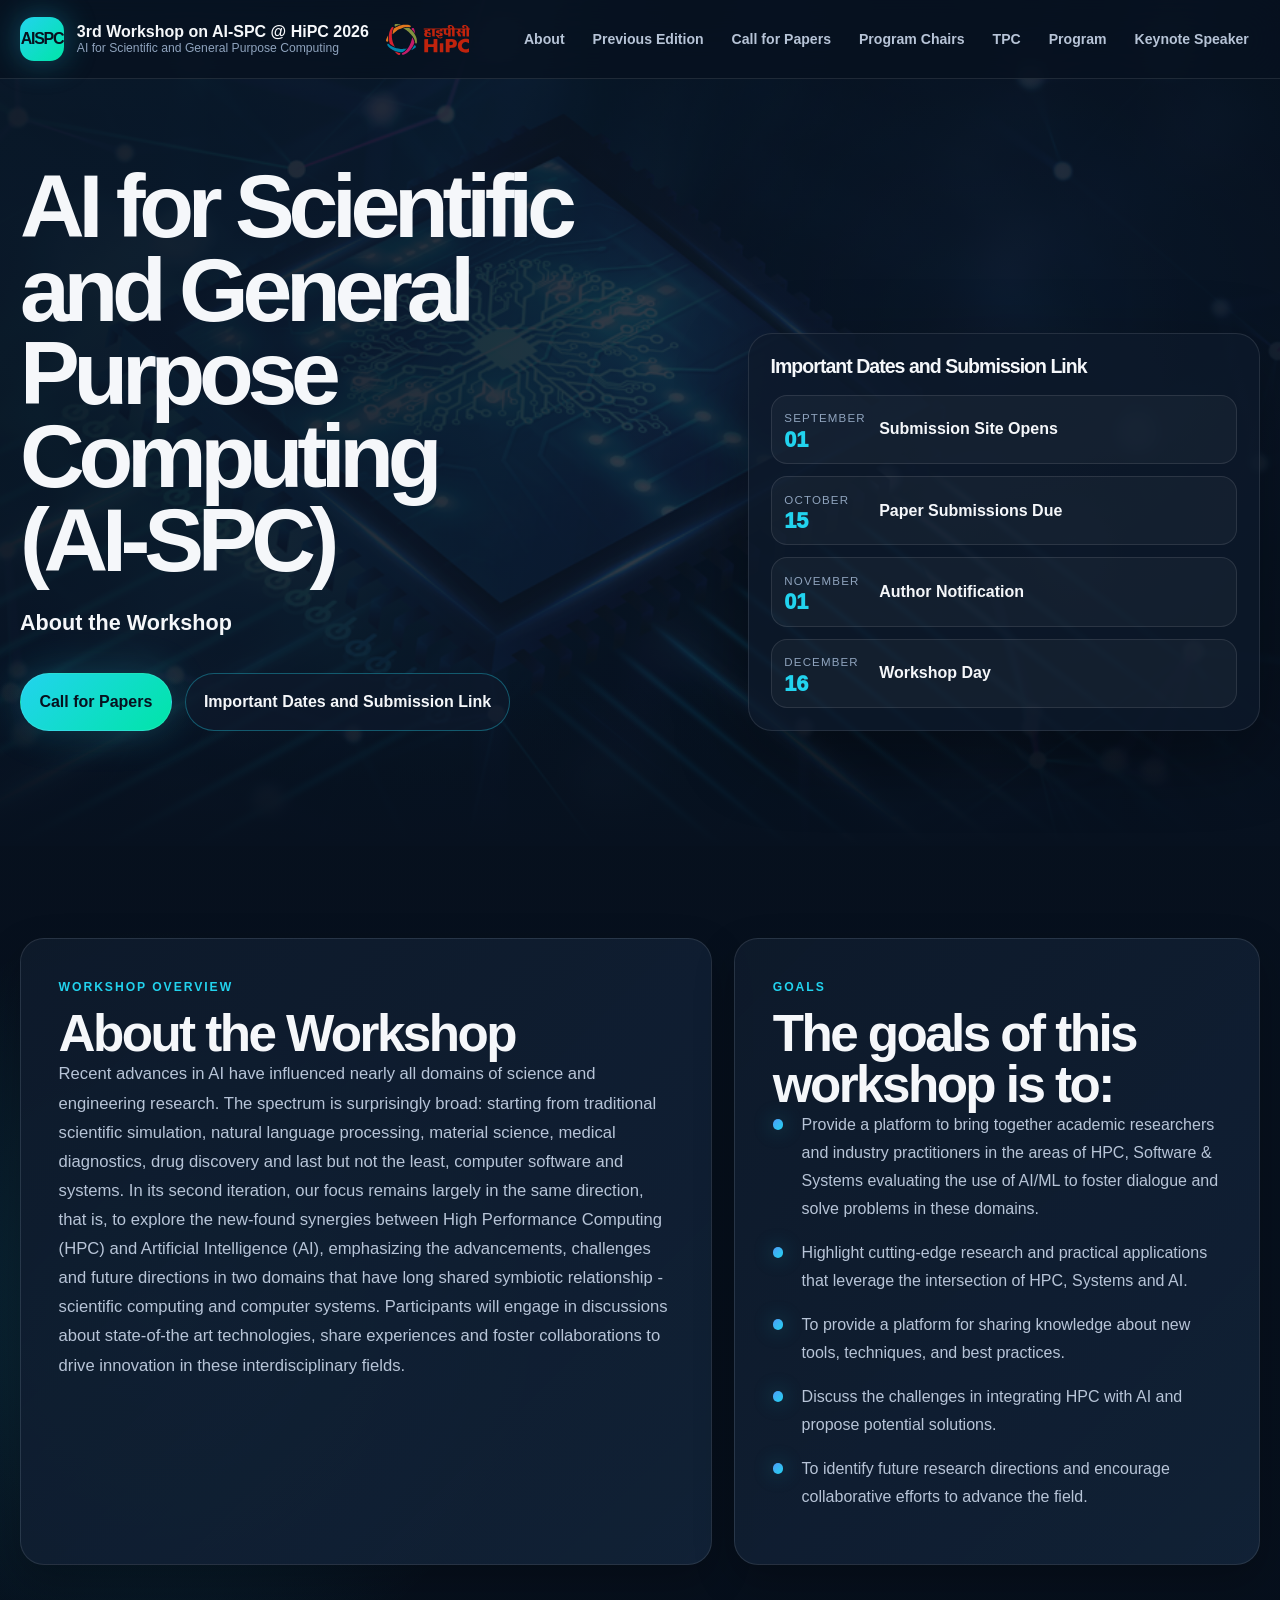
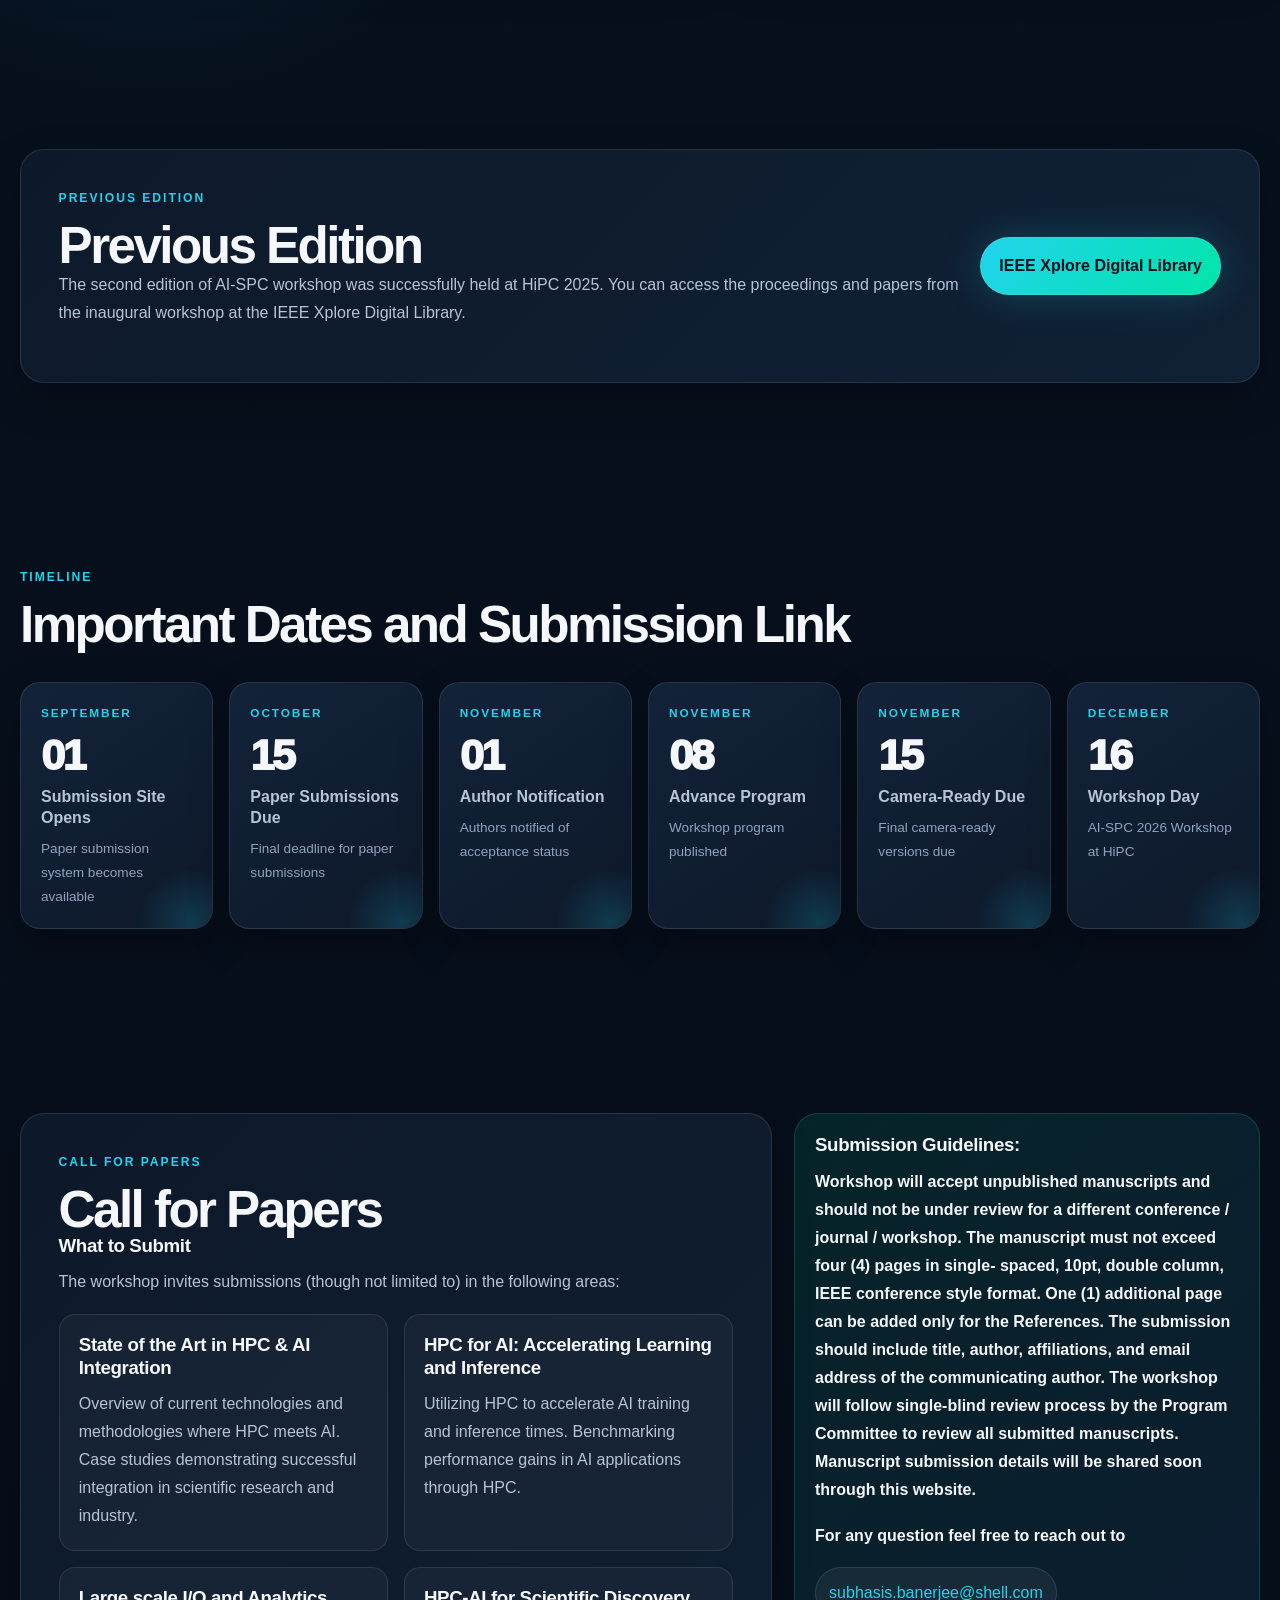
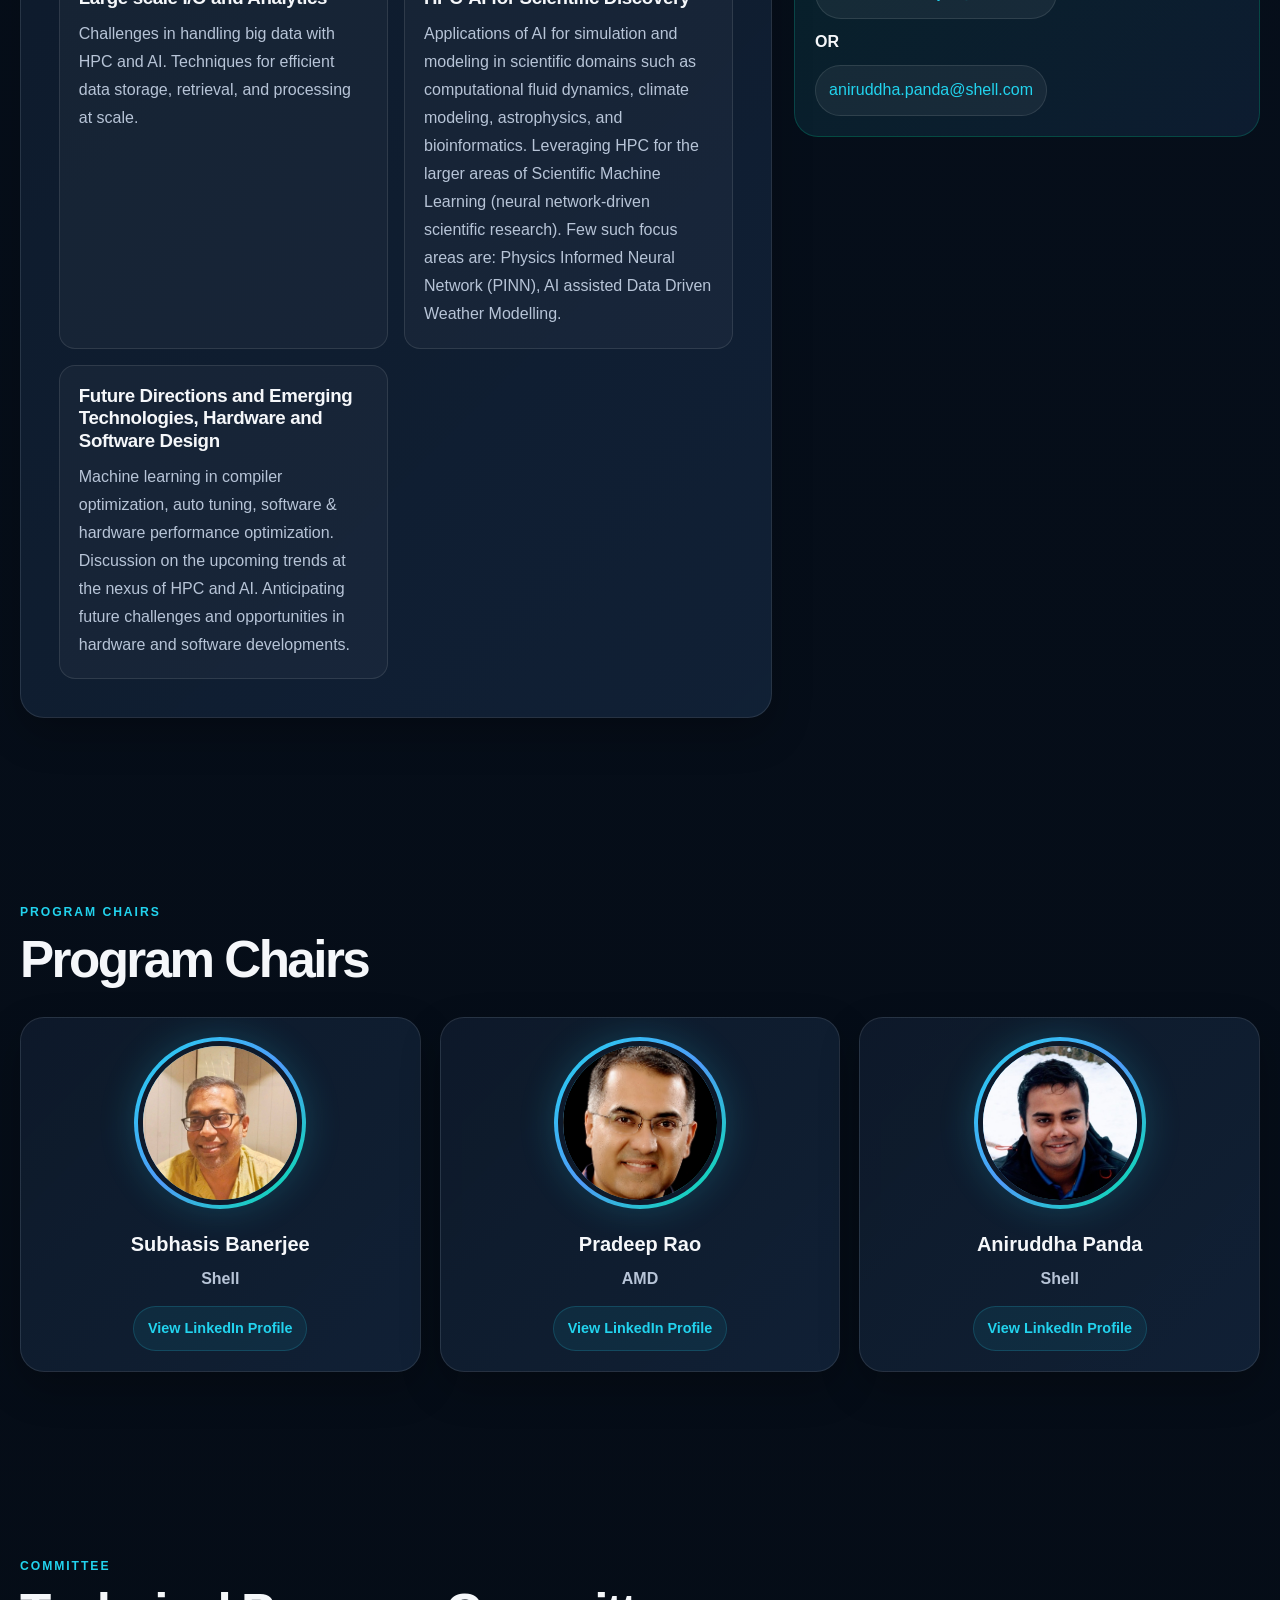
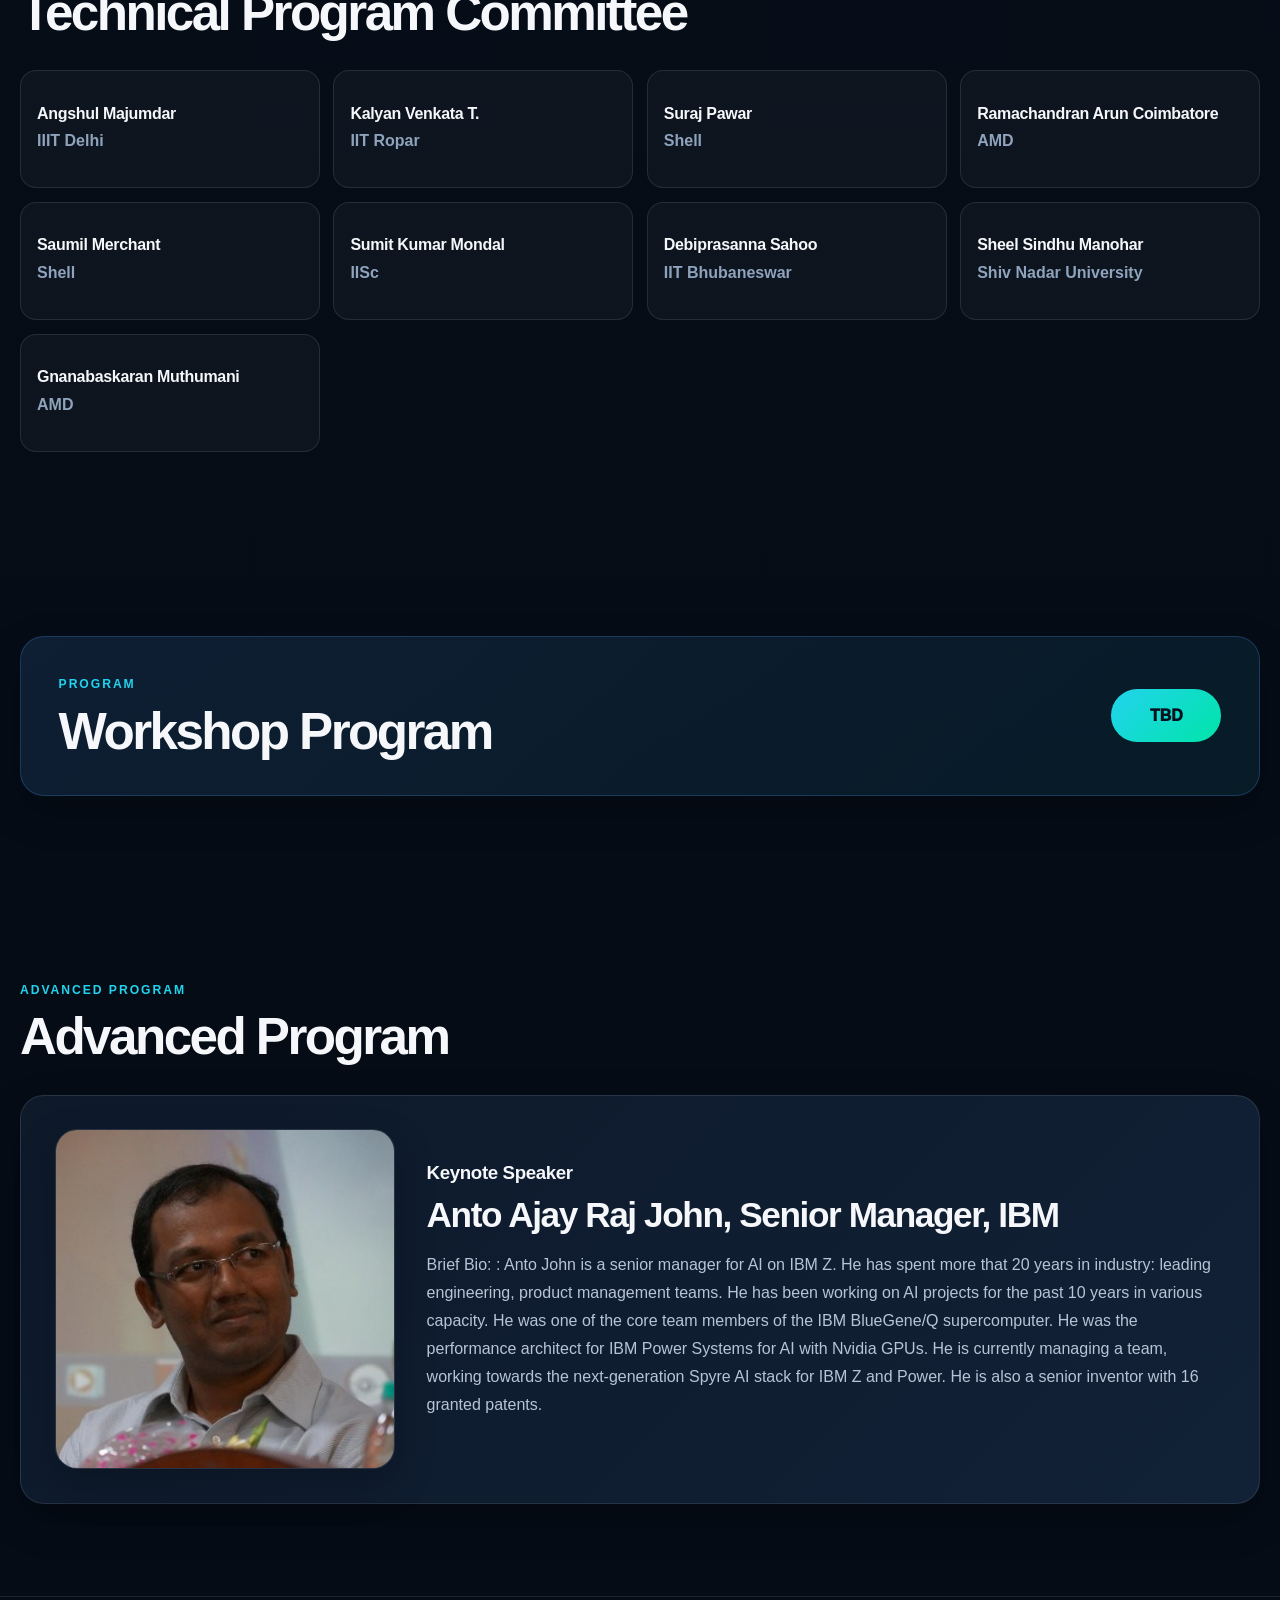
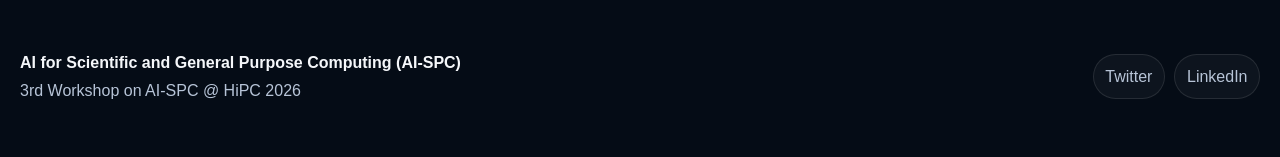
==== commit 5abdd5e0: "Arrange header tab order" ====
--- a/index.html
+++ b/index.html
@@ -677,10 +677,11 @@
                 <a href="#banner">About</a>
                 <a href="#previous">Previous Edition</a>
                 <a href="#cfp">Call for Papers</a>
+                <a href="#progchair">Program Chairs</a>
+                <a href="#tpc">TPC</a>
                 <a href="#program">Program</a>
-                <a href="#progchair">Program Chairs</a>
                 <a href="#advprog">Keynote Speaker</a>
-                <a href="#tpc">TPC</a>
+                
             </nav>
         </div>
     </header>
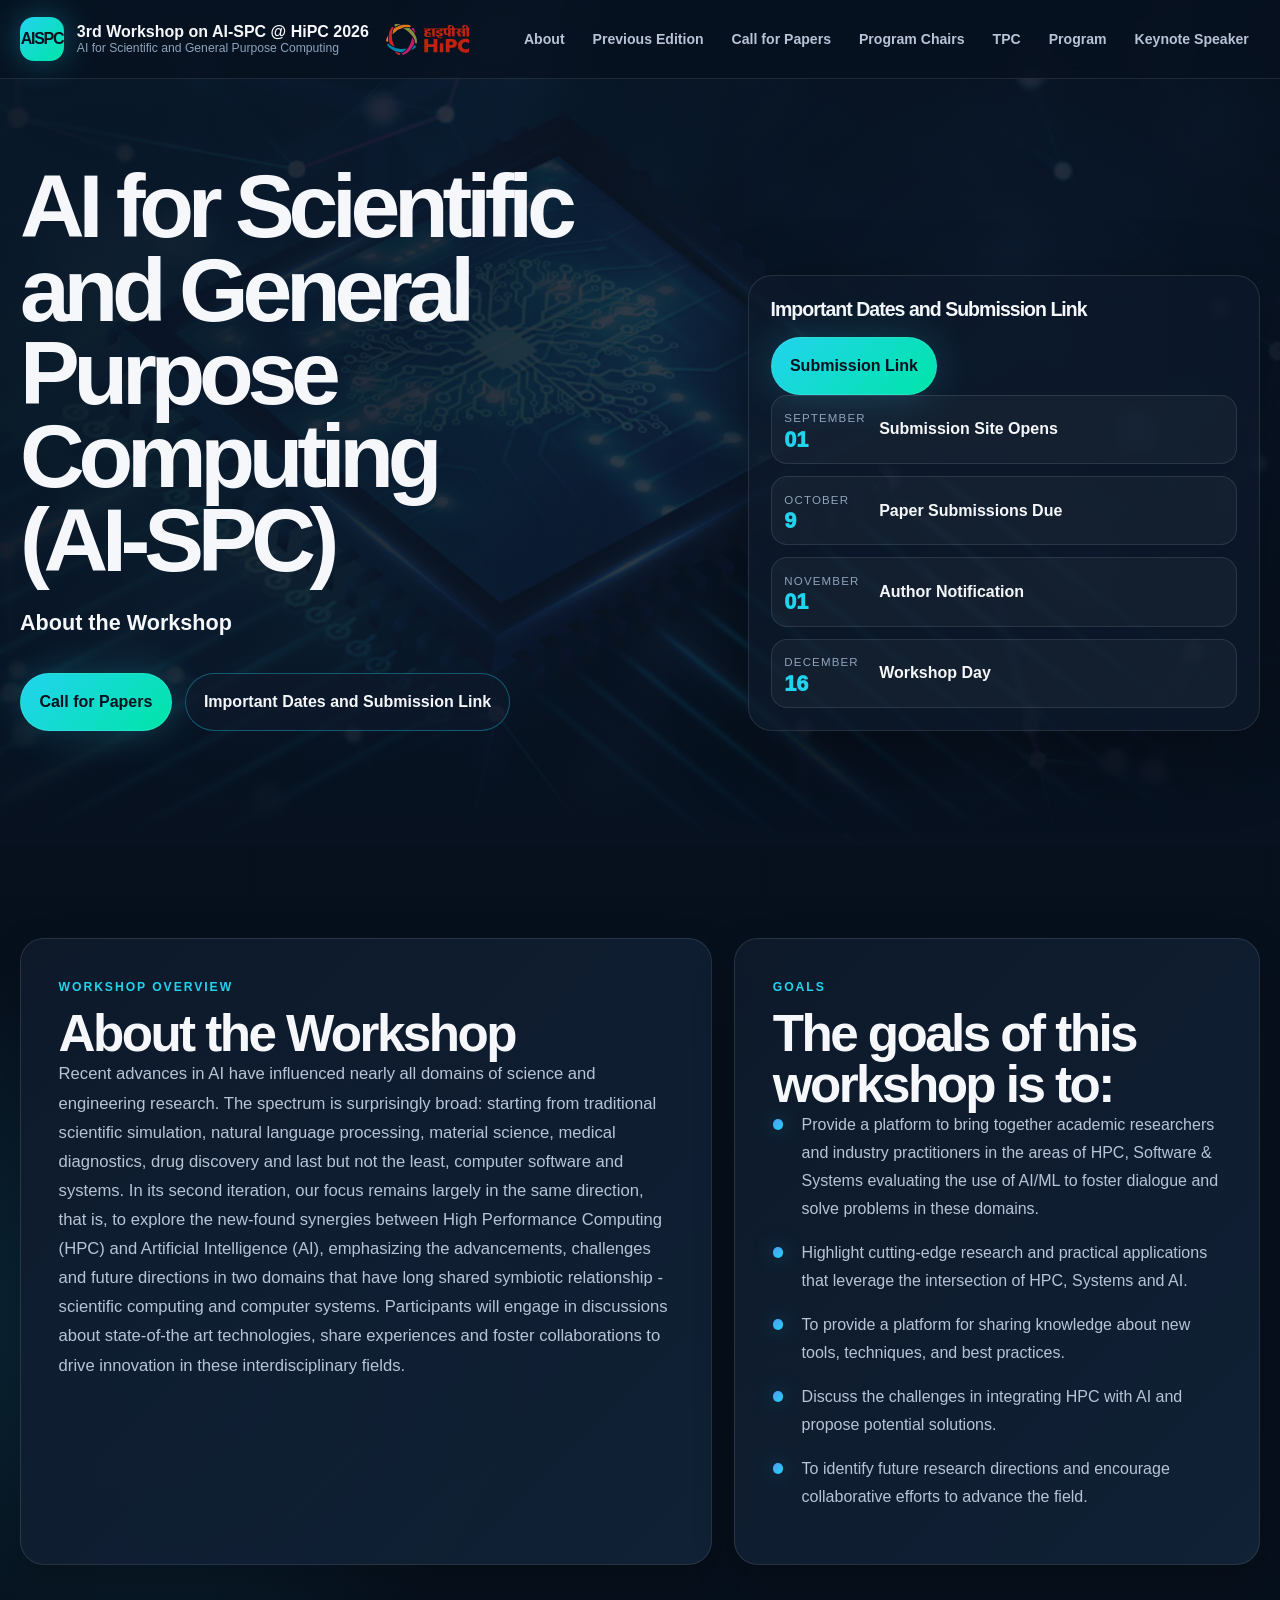
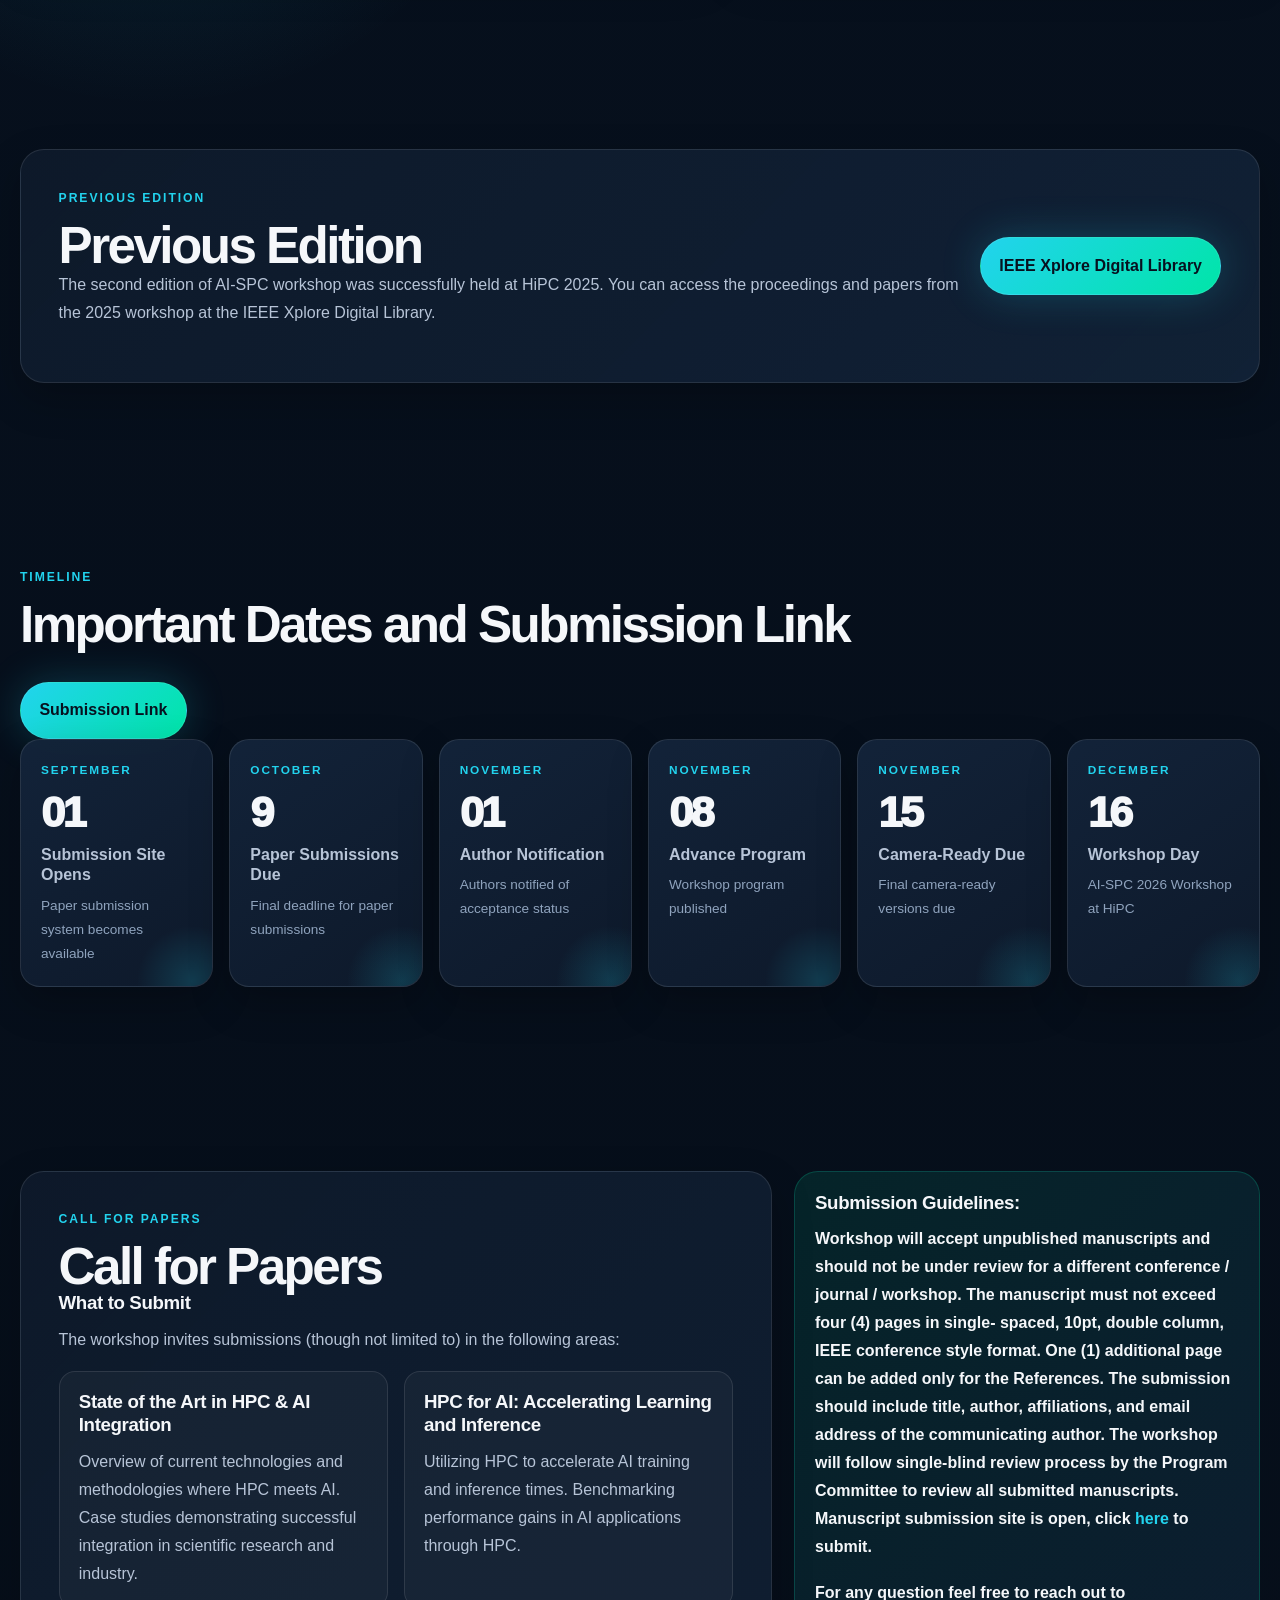
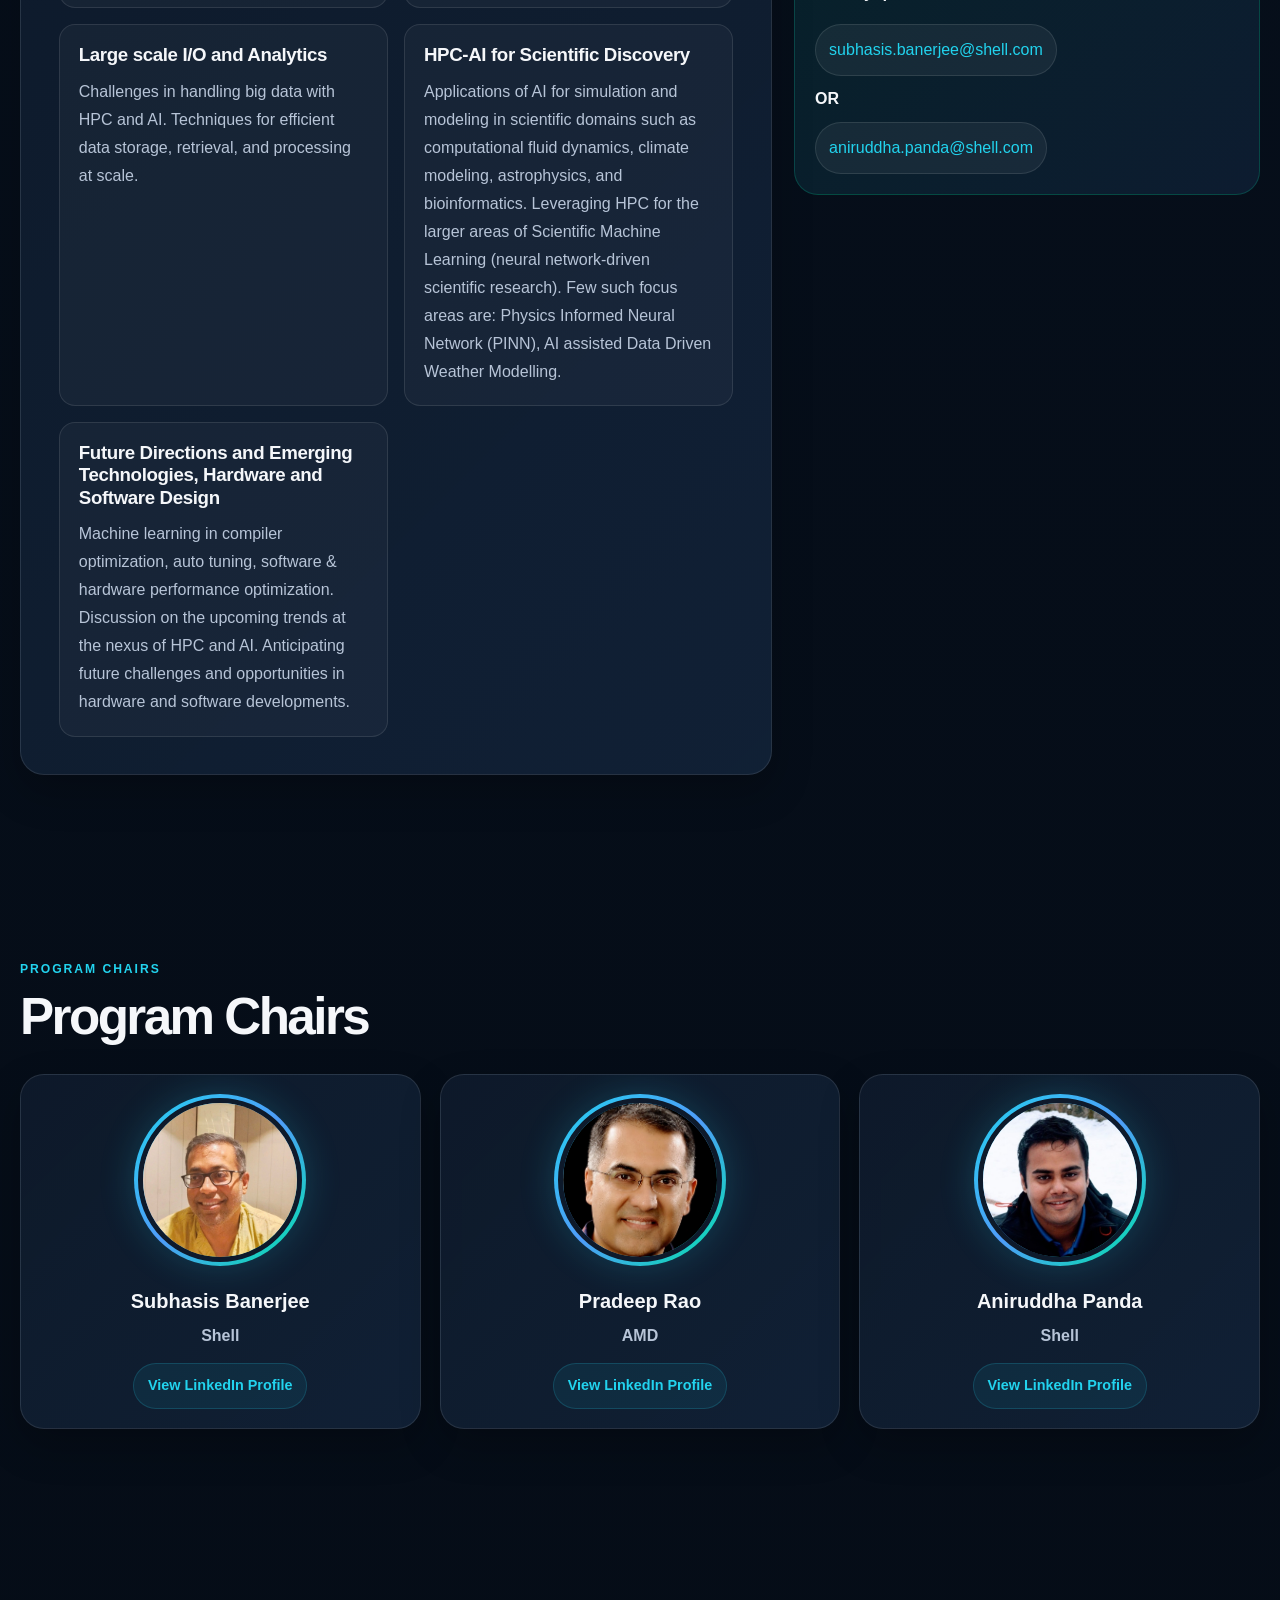
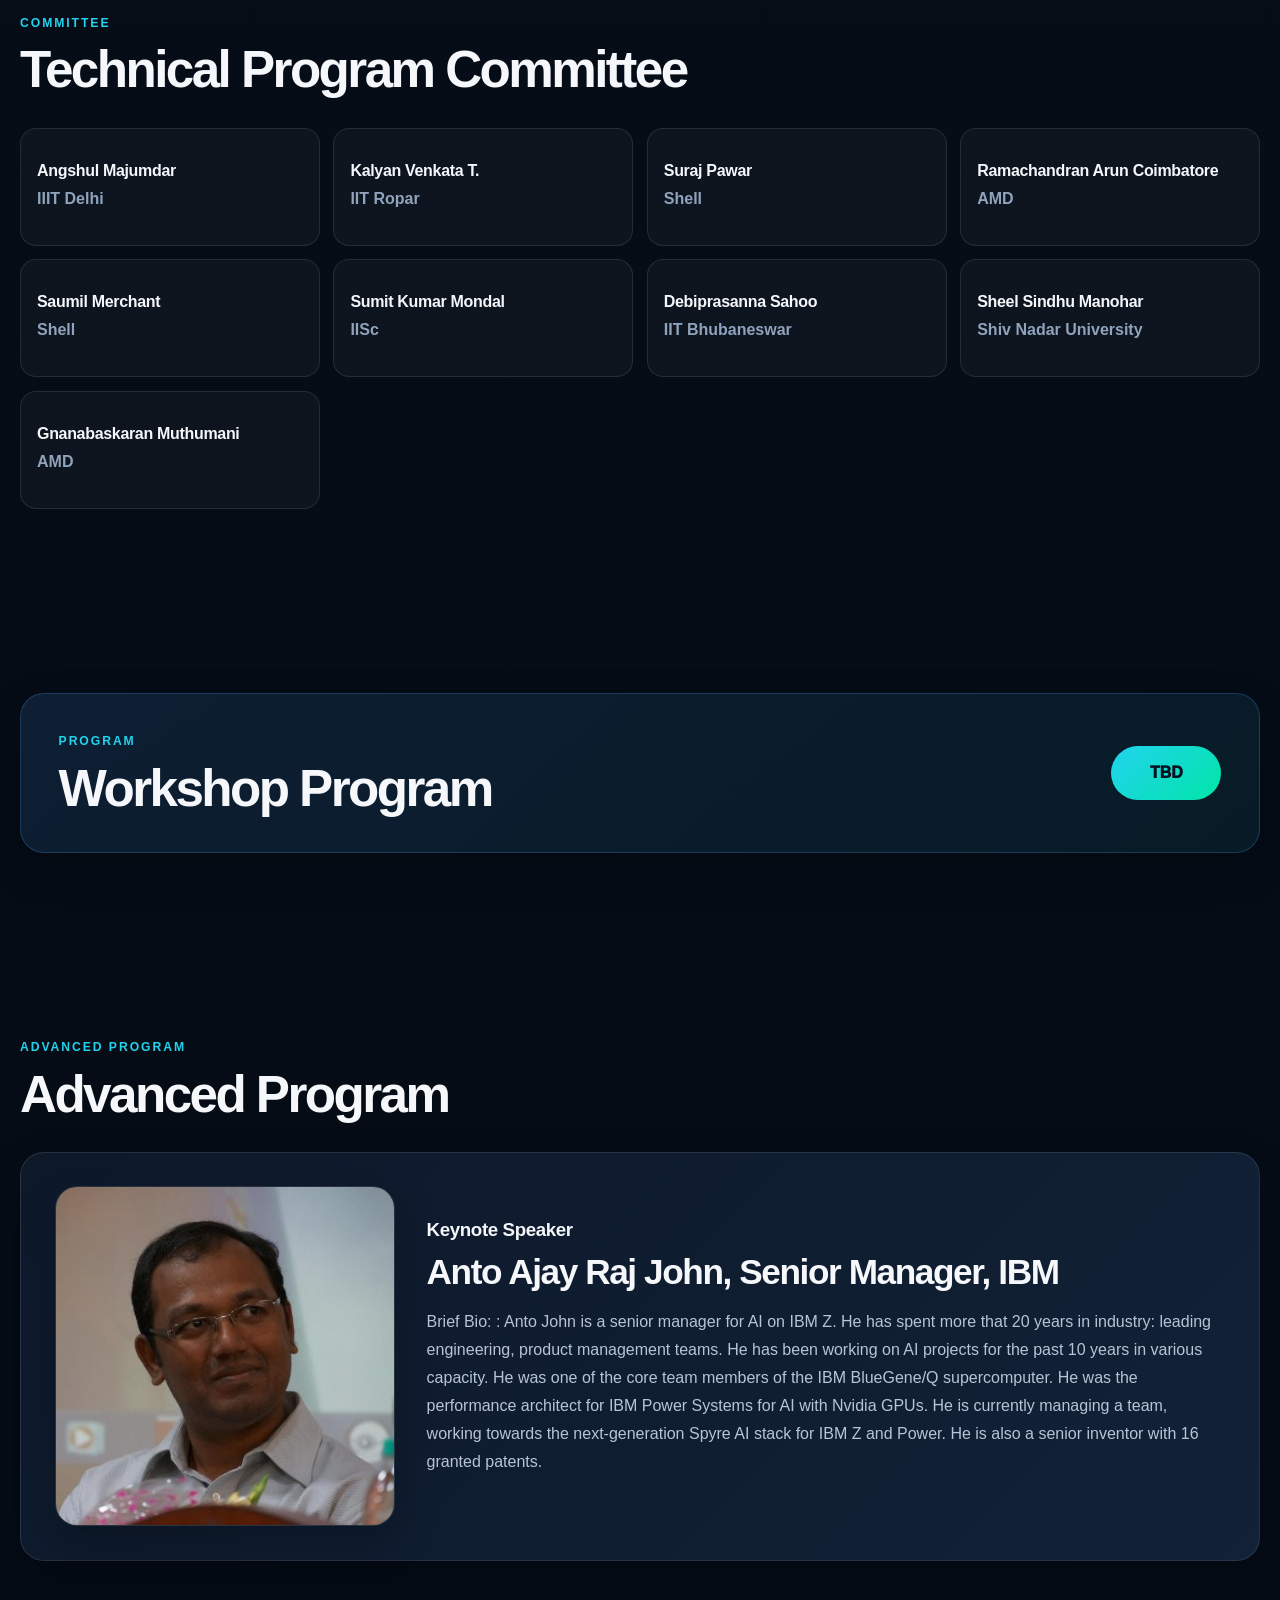
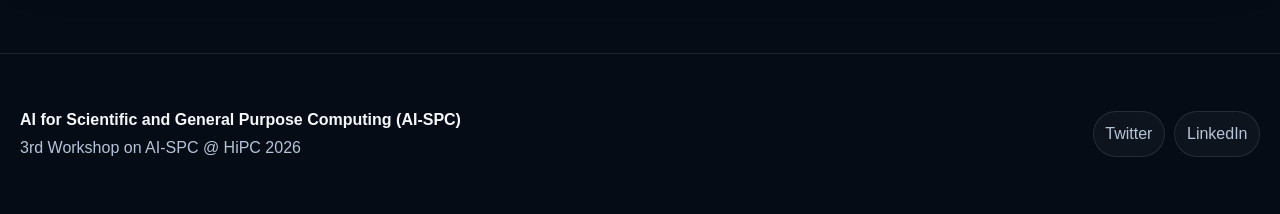
==== commit 8cecf0d9: "update submission info" ====
--- a/index.html
+++ b/index.html
@@ -702,9 +702,10 @@
                 </div>
                 <aside class="hero-panel" aria-labelledby="hero-dates-title">
                     <h2 id="hero-dates-title">Important Dates and Submission Link</h2>
+                    <a href="https://ssl.linklings.net/conferences/HiPC/" target="_blank" class="btn btn-primary"> Submission Link</a>
                     <div class="mini-date-list">
                         <div class="mini-date"><div><div class="month">September</div><div class="day">01</div></div><strong>Submission Site Opens</strong></div>
-                        <div class="mini-date"><div><div class="month">October</div><div class="day">15</div></div><strong>Paper Submissions Due</strong></div>
+                        <div class="mini-date"><div><div class="month">October</div><div class="day">9</div></div><strong>Paper Submissions Due</strong></div>
                         <div class="mini-date"><div><div class="month">November</div><div class="day">01</div></div><strong>Author Notification</strong></div>
                         <div class="mini-date"><div><div class="month">December</div><div class="day">16</div></div><strong>Workshop Day</strong></div>
                     </div>
@@ -739,7 +740,7 @@
                     <div>
                         <div class="kicker">Previous Edition</div>
                         <h2>Previous Edition</h2>
-                        <p>The second edition of AI-SPC workshop was successfully held at HiPC 2025. You can access the proceedings and papers from the inaugural workshop at the IEEE Xplore Digital Library.</p>
+                        <p>The second edition of AI-SPC workshop was successfully held at HiPC 2025. You can access the proceedings and papers from the 2025 workshop at the IEEE Xplore Digital Library.</p>
                     </div>
                     <a href="https://ieeexplore.ieee.org/document/11459229" target="_blank" class="btn btn-primary">IEEE Xplore Digital Library</a>
                 </div>
@@ -754,9 +755,11 @@
                         <h2>Important Dates and Submission Link</h2>
                     </div>
                 </div>
+                <a href="https://ssl.linklings.net/conferences/HiPC/" target="_blank" class="btn btn-primary"> Submission Link</a>
+                
                 <div class="dates-grid">
                     <div class="date-card"><div class="date-month">September</div><div class="date-number">01</div><div class="date-event">Submission Site Opens</div><div class="date-details">Paper submission system becomes available</div></div>
-                    <div class="date-card"><div class="date-month">October</div><div class="date-number">15</div><div class="date-event">Paper Submissions Due</div><div class="date-details">Final deadline for paper submissions</div></div>
+                    <div class="date-card"><div class="date-month">October</div><div class="date-number">9</div><div class="date-event">Paper Submissions Due</div><div class="date-details">Final deadline for paper submissions</div></div>
                     <div class="date-card"><div class="date-month">November</div><div class="date-number">01</div><div class="date-event">Author Notification</div><div class="date-details">Authors notified of acceptance status</div></div>
                     <div class="date-card"><div class="date-month">November</div><div class="date-number">08</div><div class="date-event">Advance Program</div><div class="date-details">Workshop program published</div></div>
                     <div class="date-card"><div class="date-month">November</div><div class="date-number">15</div><div class="date-event">Camera-Ready Due</div><div class="date-details">Final camera-ready versions due</div></div>
@@ -782,7 +785,10 @@
                 </article>
                 <aside class="submission-box">
                     <h3>Submission Guidelines:</h3>
-                    <p><strong>Workshop will accept unpublished manuscripts and should not be under review for a different conference / journal / workshop. The manuscript must not exceed four (4) pages in single- spaced, 10pt, double column, IEEE conference style format. One (1) additional page can be added only for the References. The submission should include title, author, affiliations, and email address of the communicating author. The workshop will follow single-blind review process by the Program Committee to review all submitted manuscripts. Manuscript submission details will be shared soon through this website.</strong></p>
+                    <p><strong>Workshop will accept unpublished manuscripts and should not be under review for a different conference / journal / workshop. The manuscript must not exceed four (4) pages in single- spaced, 10pt, double column, IEEE conference style format. One (1) additional page can be added only for the References. The submission should include title, author, affiliations, and email address of the communicating author. The workshop will follow single-blind review process by the Program Committee to review all submitted manuscripts. Manuscript submission site is open, 
+                      click <a href="https://ssl.linklings.net/conferences/HiPC/"> here </a> to submit. 
+                       </strong>
+                     </p>
                     <p><strong>For any question feel free to reach out to</strong></p>
                     <div class="contact-list">
                         <a href="mailto:subhasis.banerjee@shell.com">subhasis.banerjee@shell.com</a>
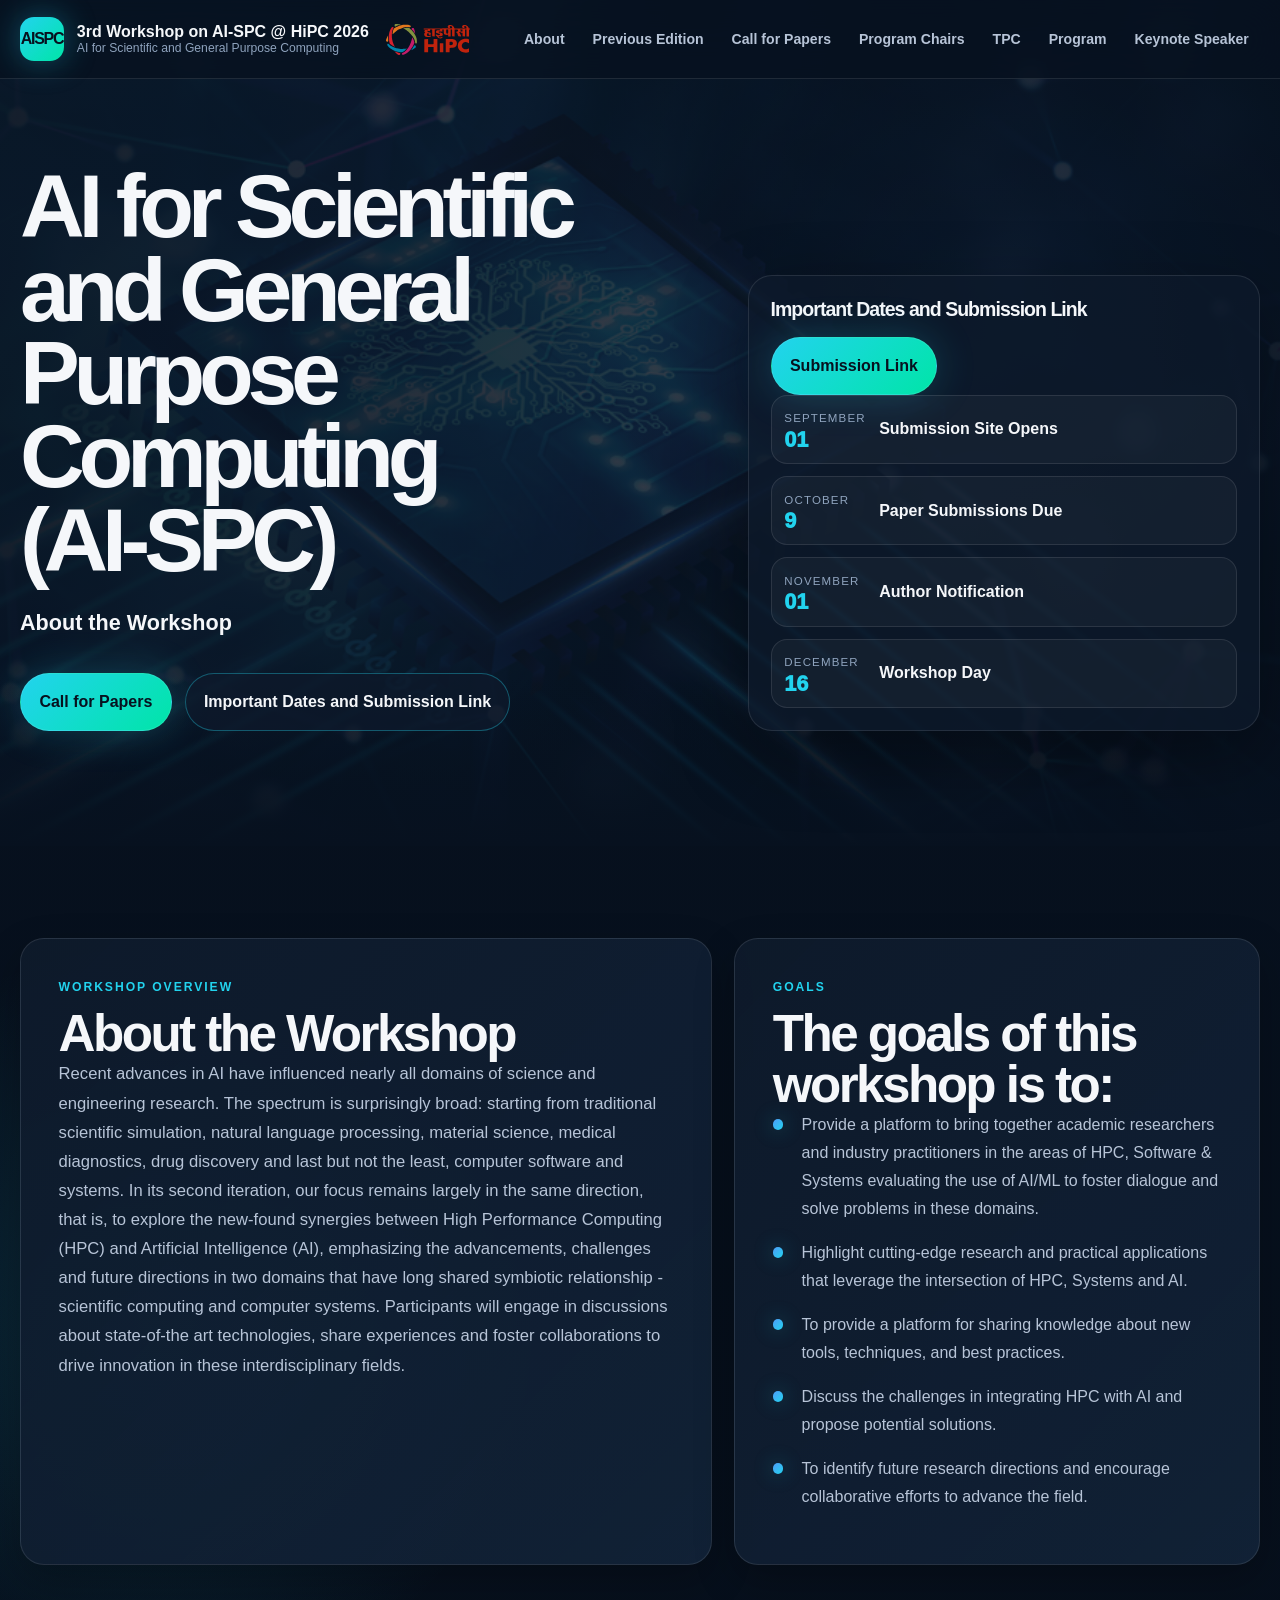
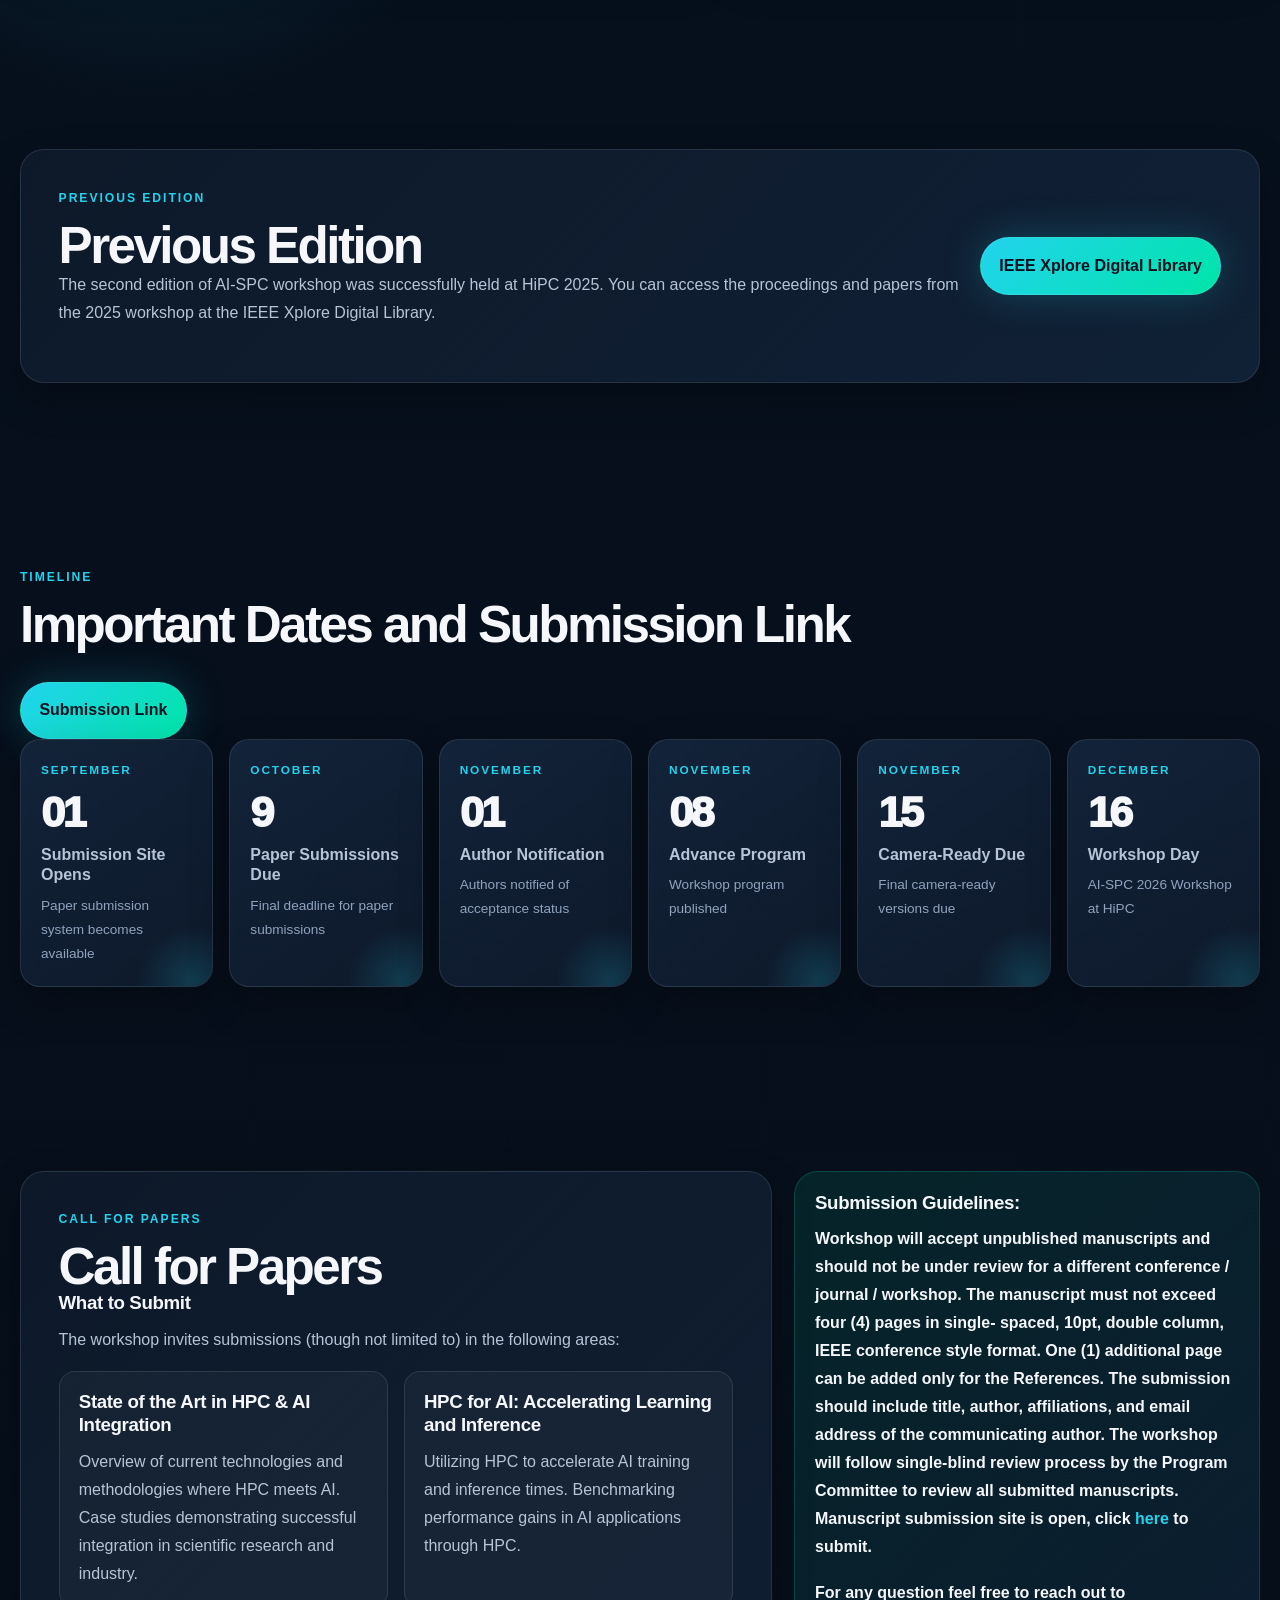
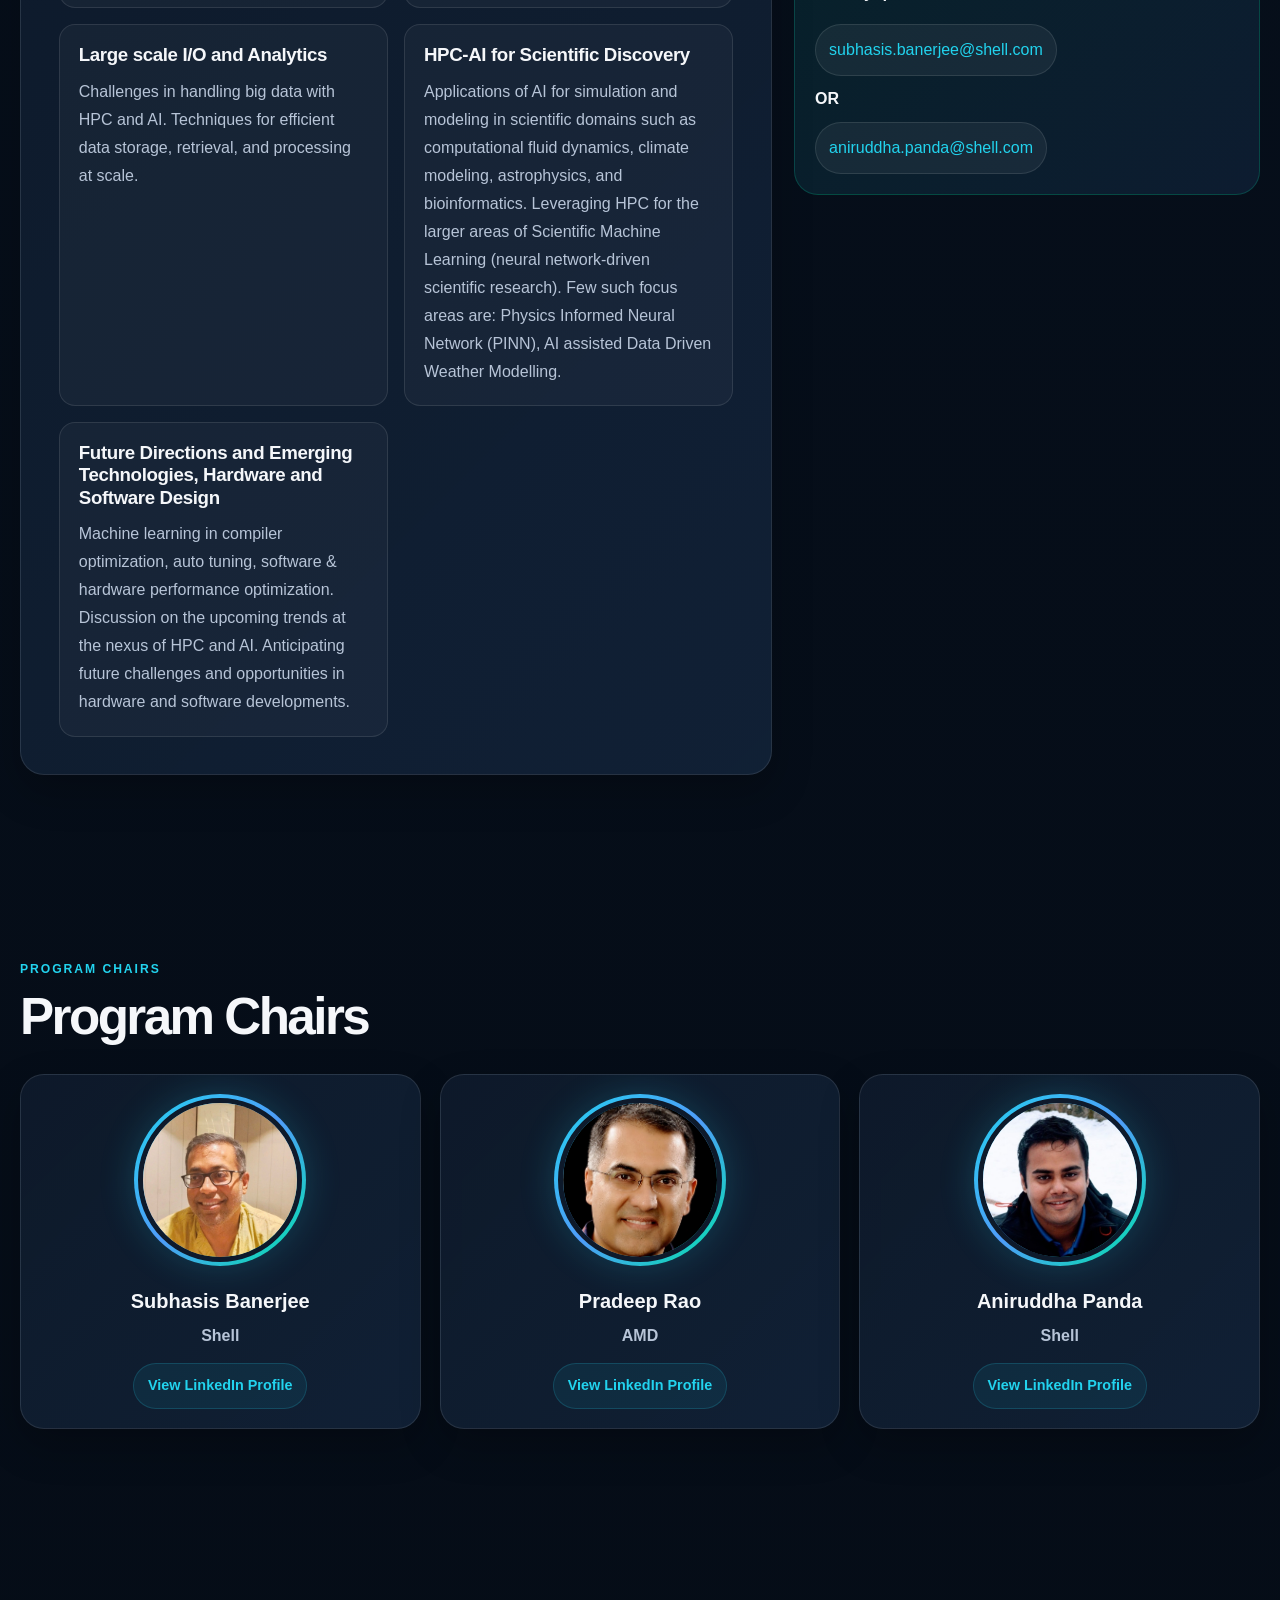
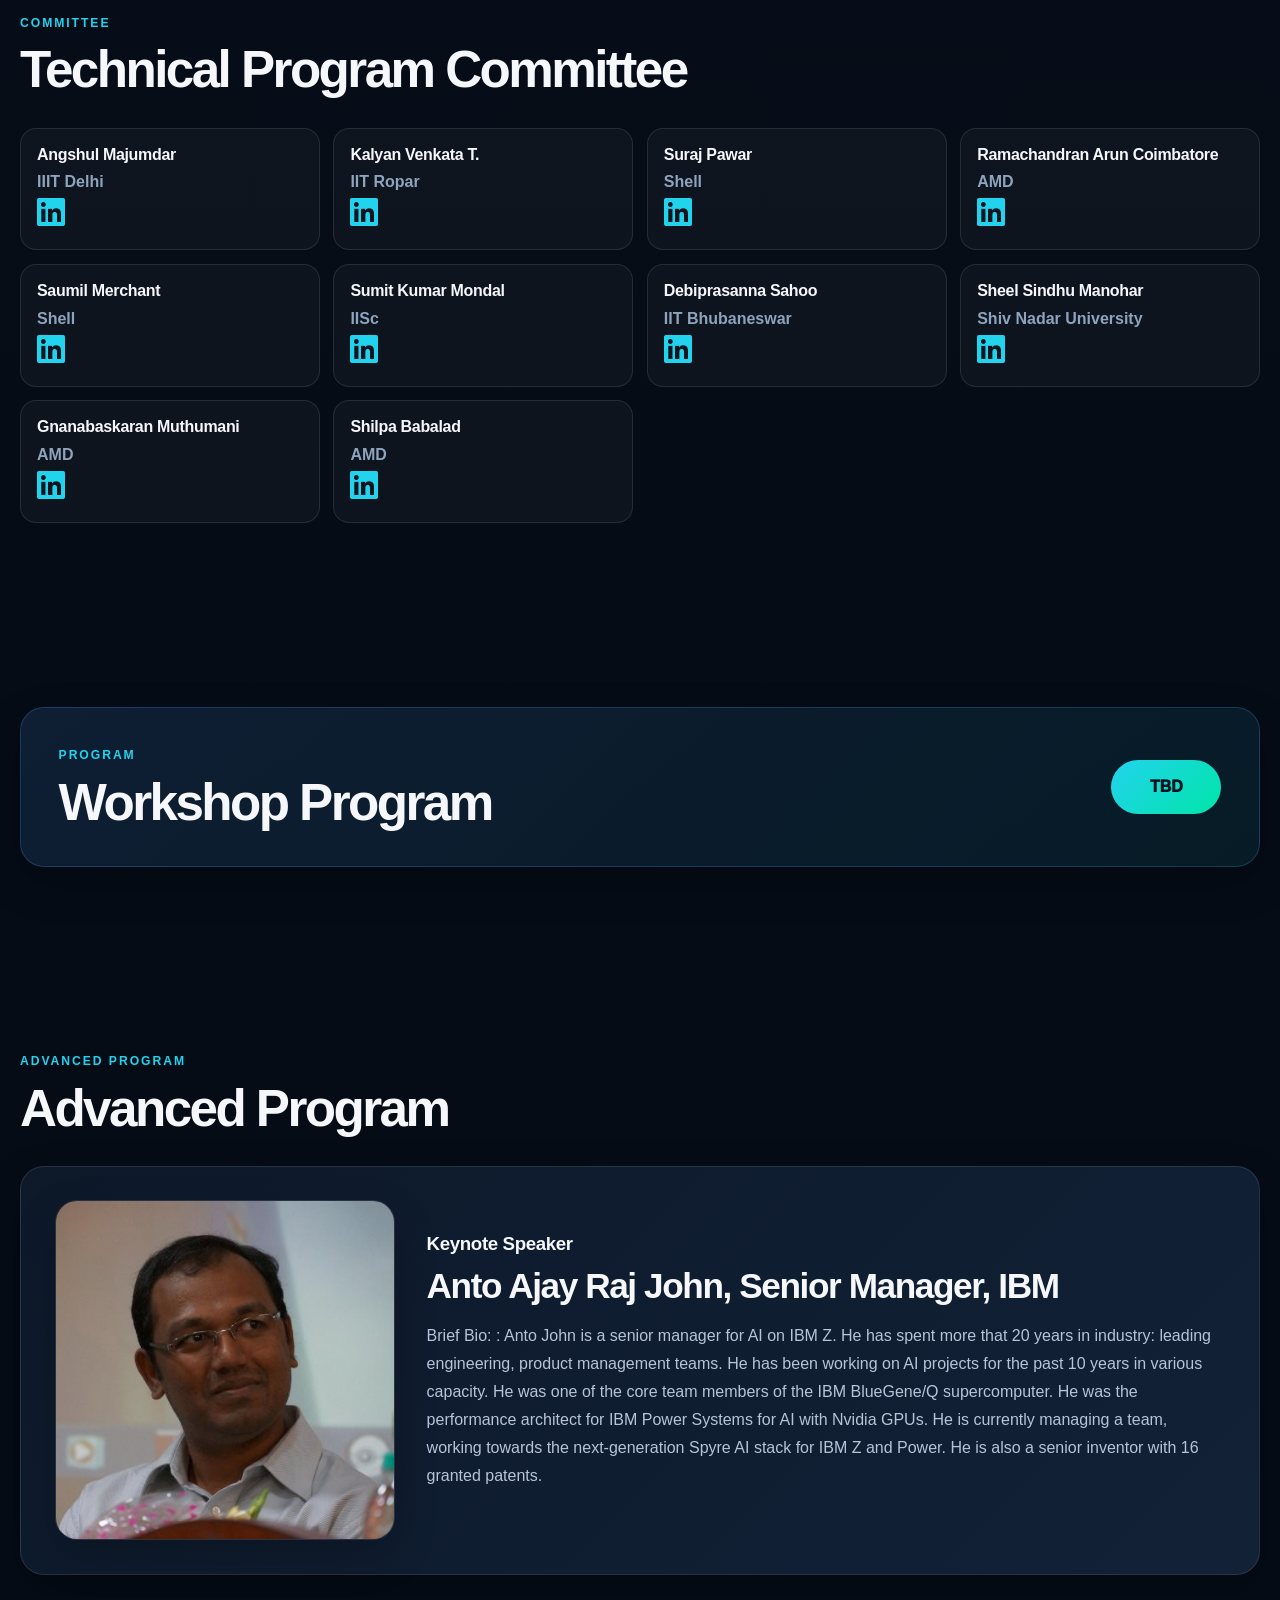
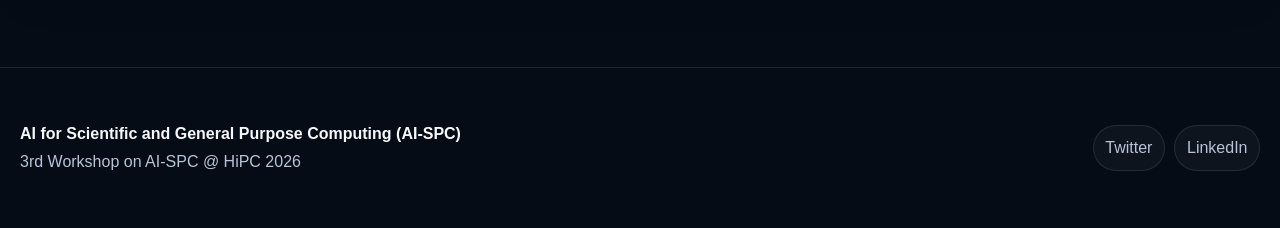
==== commit 4430f28e: "Add new TPC, add LinkedIn profile of TPC" ====
--- a/index.html
+++ b/index.html
@@ -659,6 +659,12 @@
             .section { padding: 68px 0; }
         }
     </style>
+   
+     <meta charset="UTF-8">
+     <meta name="viewport" content="width=device-width, initial-scale=1.0">
+     <title>LinkedIn Icon</title>
+     <!-- Font Awesome CDN -->
+     <link href="https://cdnjs.cloudflare.com/ajax/libs/font-awesome/6.0.0-beta3/css/all.min.css" rel="stylesheet">
 </head>
 <body>
     <header class="navbar">
@@ -839,15 +845,58 @@
                     </div>
                 </div>
                 <div class="tpc-grid">
-                    <div class="tpc-card"><h3>Angshul Majumdar</h3><p>IIIT Delhi</p></div>
-                    <div class="tpc-card"><h3>Kalyan Venkata T.</h3><p>IIT Ropar</p></div>
-                    <div class="tpc-card"><h3>Suraj Pawar</h3><p>Shell</p></div>
-		    <div class="tpc-card"><h3>Ramachandran Arun Coimbatore</h3><p>AMD</p></div>
-                    <div class="tpc-card"><h3>Saumil Merchant</h3><p>Shell</p></div>
-                    <div class="tpc-card"><h3>Sumit Kumar Mondal</h3><p>IISc</p></div>
-                    <div class="tpc-card"><h3>Debiprasanna Sahoo</h3><p>IIT Bhubaneswar</p></div>
-                    <div class="tpc-card"><h3>Sheel Sindhu Manohar</h3><p>Shiv Nadar University</p></div>
-		    <div class="tpc-card"><h3>Gnanabaskaran Muthumani</h3><p>AMD</p></div>
+                    <div class="tpc-card"><h3>Angshul Majumdar</h3><p>IIIT Delhi</p>
+                      <a href="https://www.linkedin.com/in/salsa-lab-angshul-majumdar-7645321b7/" target="_blank">
+                        <i class="fab fa-linkedin fa-2x"></i>
+                      </a>
+                    </div>
+                    <div class="tpc-card"><h3>Kalyan Venkata T.</h3><p>IIT Ropar</p>
+                        <a href="https://www.linkedin.com/in/venkata-kalyan-t-29ab28a0/" target="_blank">
+                          <i class="fab fa-linkedin fa-2x"></i>
+                        </a>
+                    </div>
+                    <div class="tpc-card"><h3>Suraj Pawar</h3><p>Shell</p>
+                        <a href="https://www.linkedin.com/in/surajp92/" target="_blank">
+                           <i class="fab fa-linkedin fa-2x"></i>
+                        </a>
+                    </div>
+                    
+                    <div class="tpc-card"><h3>Ramachandran Arun Coimbatore</h3><p>AMD</p>
+                        <a href="https://www.linkedin.com/in/arun-ramachandran-00a9451b/" target="_blank">
+                           <i class="fab fa-linkedin fa-2x"></i>
+                        </a>
+                    </div>
+                    <div class="tpc-card"><h3>Saumil Merchant</h3><p>Shell</p>
+                        <a href="https://www.linkedin.com/in/saumilmerchant/" target="_blank">
+                           <i class="fab fa-linkedin fa-2x"></i>
+                        </a>
+                    </div>
+                    <div class="tpc-card"><h3>Sumit Kumar Mondal</h3><p>IISc</p>
+                        <a href="https://www.linkedin.com/in/sumitkmandal/" target="_blank">
+                           <i class="fab fa-linkedin fa-2x"></i>
+                        </a>
+                    </div>
+                    <div class="tpc-card"><h3>Debiprasanna Sahoo</h3><p>IIT Bhubaneswar</p>
+                        <a href="https://www.linkedin.com/in/debiprasanna-sahoo-a10a2057/" target="_blank">
+                           <i class="fab fa-linkedin fa-2x"></i>
+                        </a>
+                    </div>
+                    <div class="tpc-card"><h3>Sheel Sindhu Manohar</h3><p>Shiv Nadar University</p>
+                        <a href="https://www.linkedin.com/in/sheel-sindhu-manohar-a1175224/" target="_blank">
+                           <i class="fab fa-linkedin fa-2x"></i>
+                        </a>
+                    </div>
+		            <div class="tpc-card"><h3>Gnanabaskaran Muthumani</h3><p>AMD</p>
+                         <a href="https://www.linkedin.com/in/gnanabaskaran-m-4b56231/" target="_blank">
+                           <i class="fab fa-linkedin fa-2x"></i>
+                         </a>
+                    </div>
+                    <div class="tpc-card"><h3>Shilpa Babalad </h3><p>AMD</p>
+                         <a href="https://www.linkedin.com/in/dr-shilpa-babalad-840553325/" target="_blank">
+                           <i class="fab fa-linkedin fa-2x"></i>
+                         </a>
+                    
+                    </div>
                 </div>
             </div>
         </section>
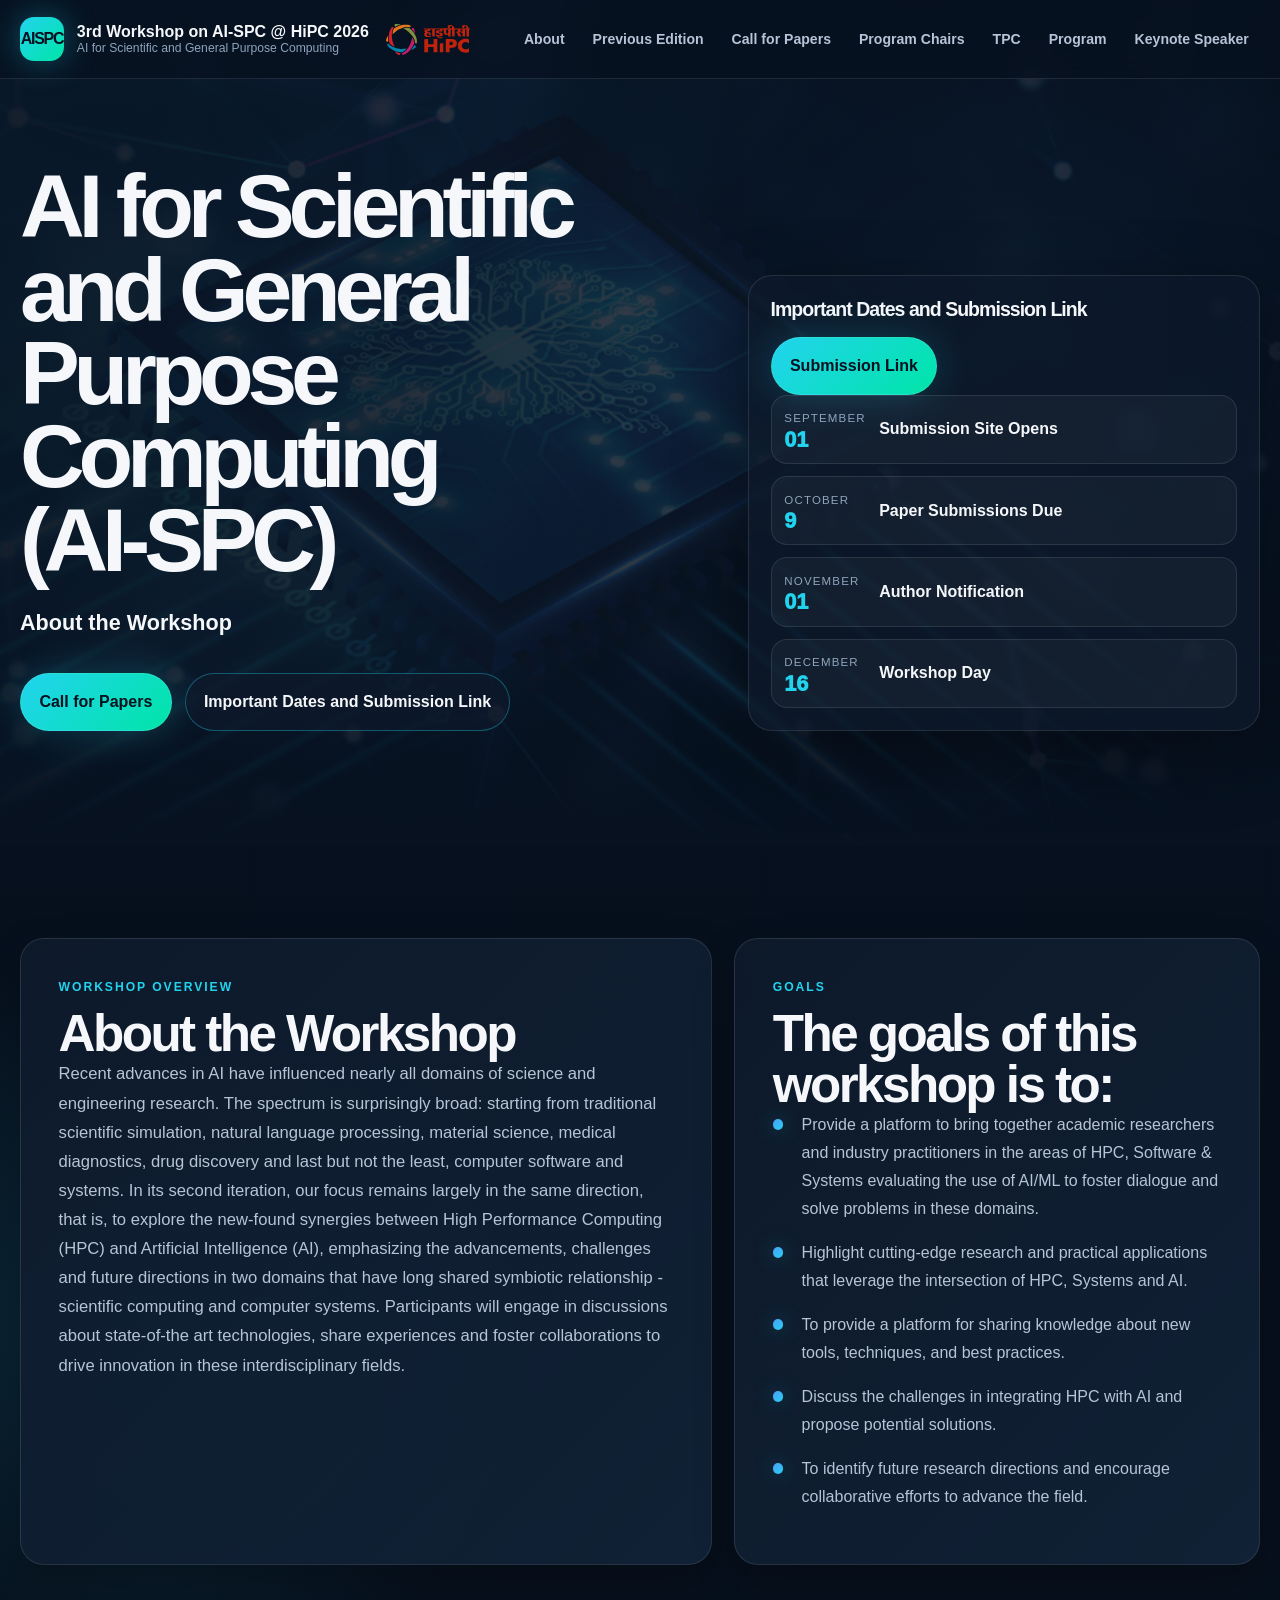
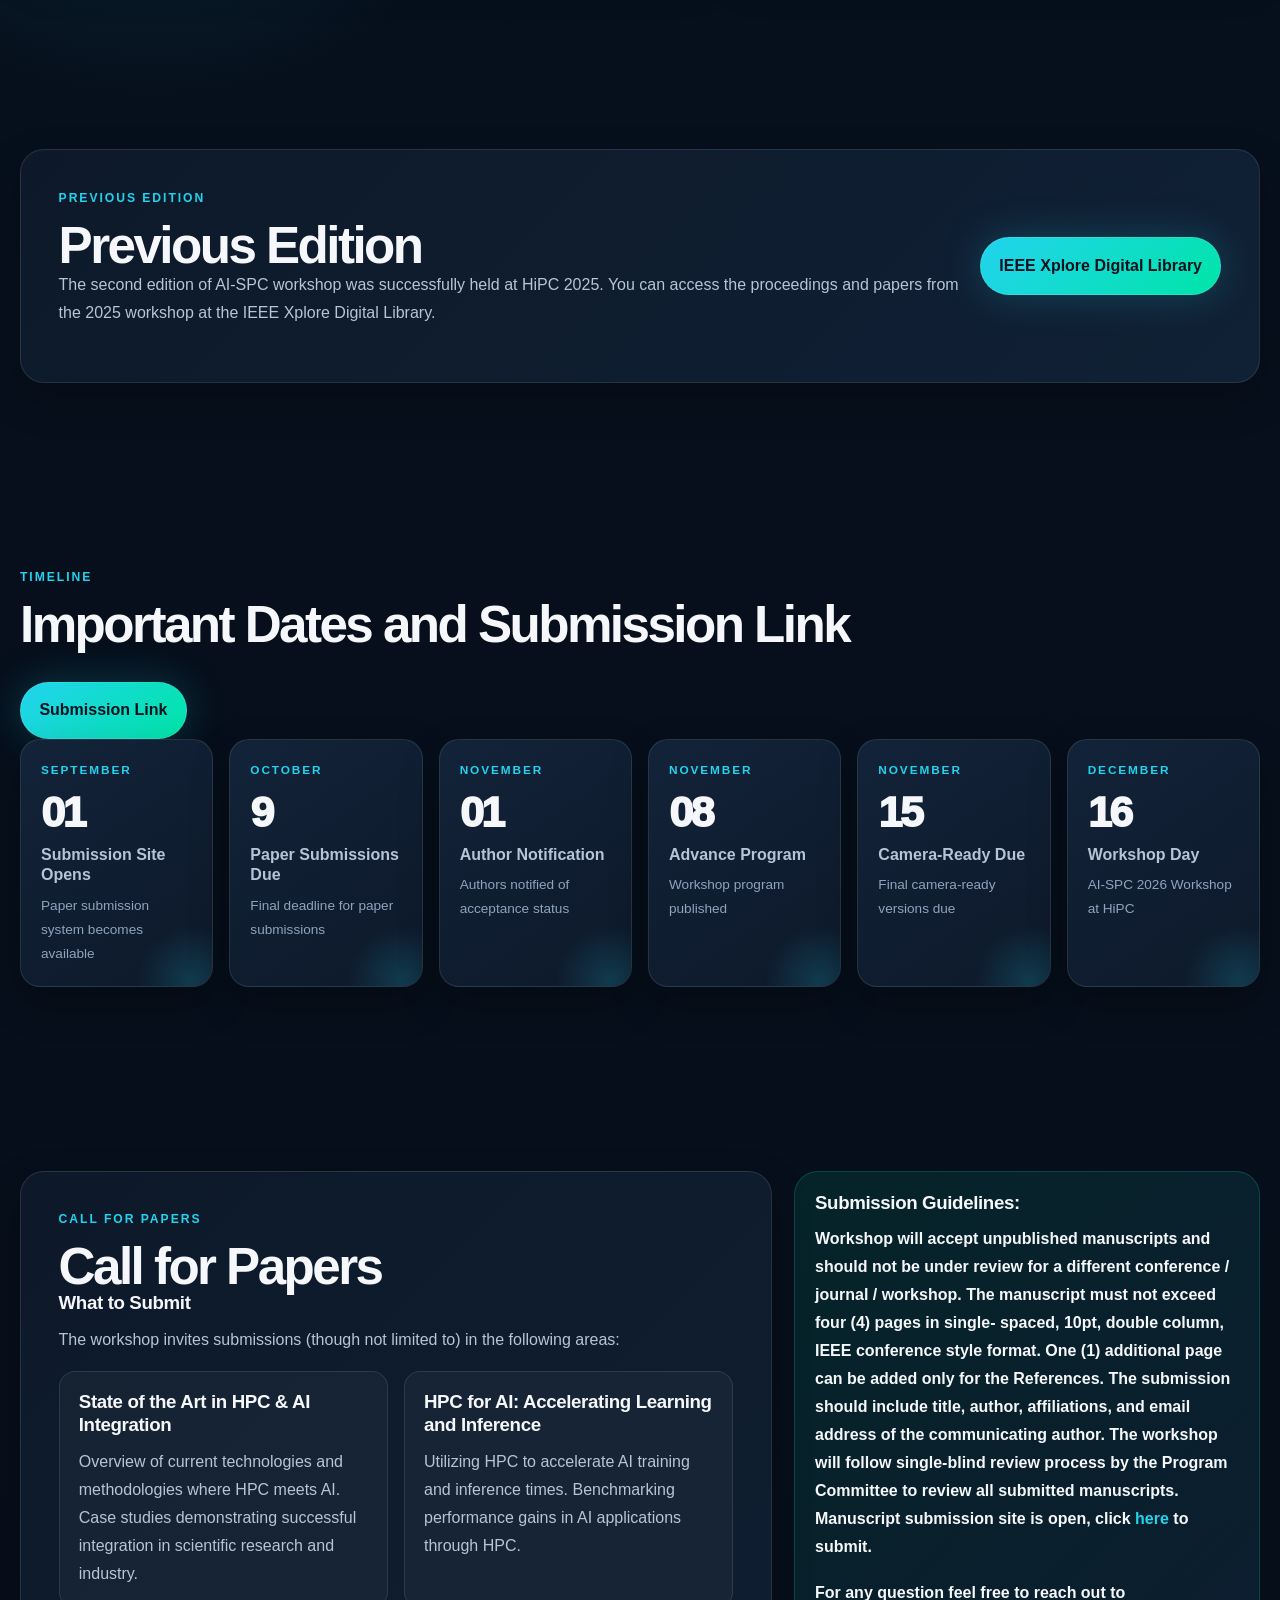
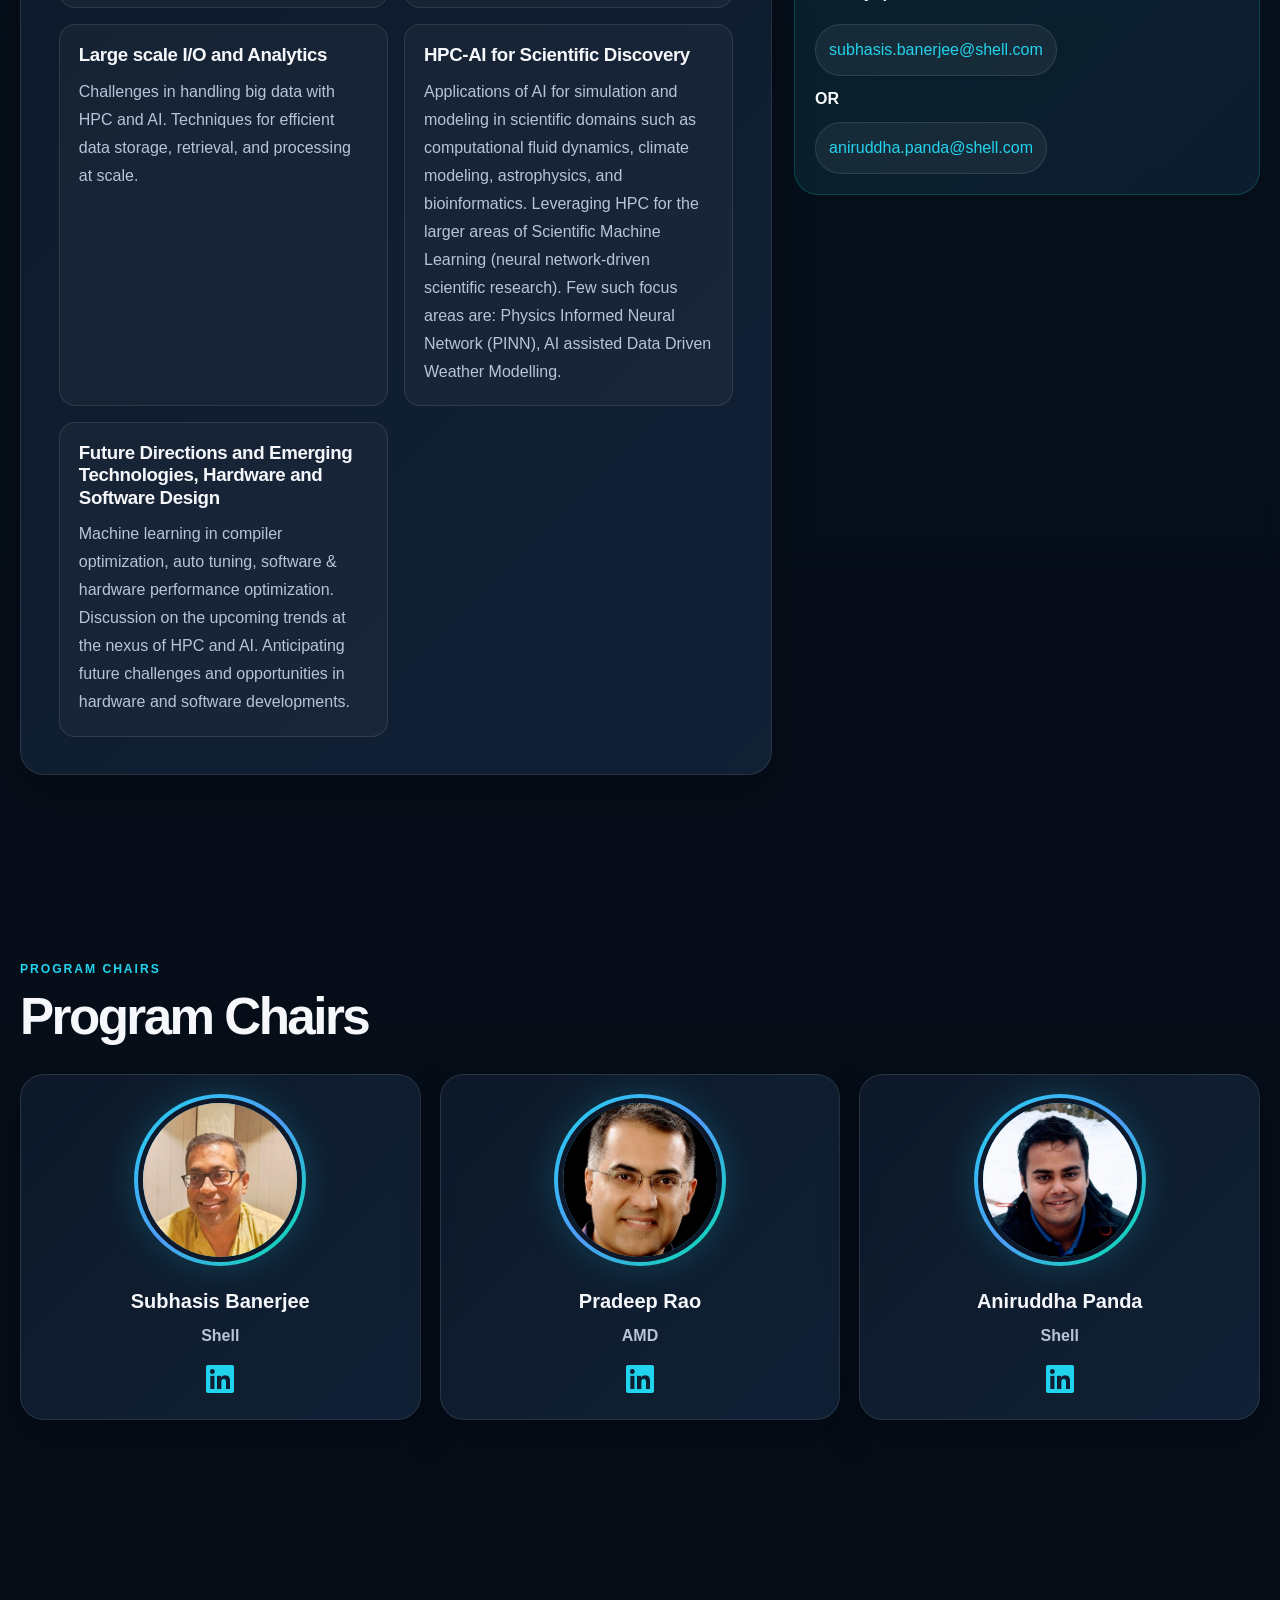
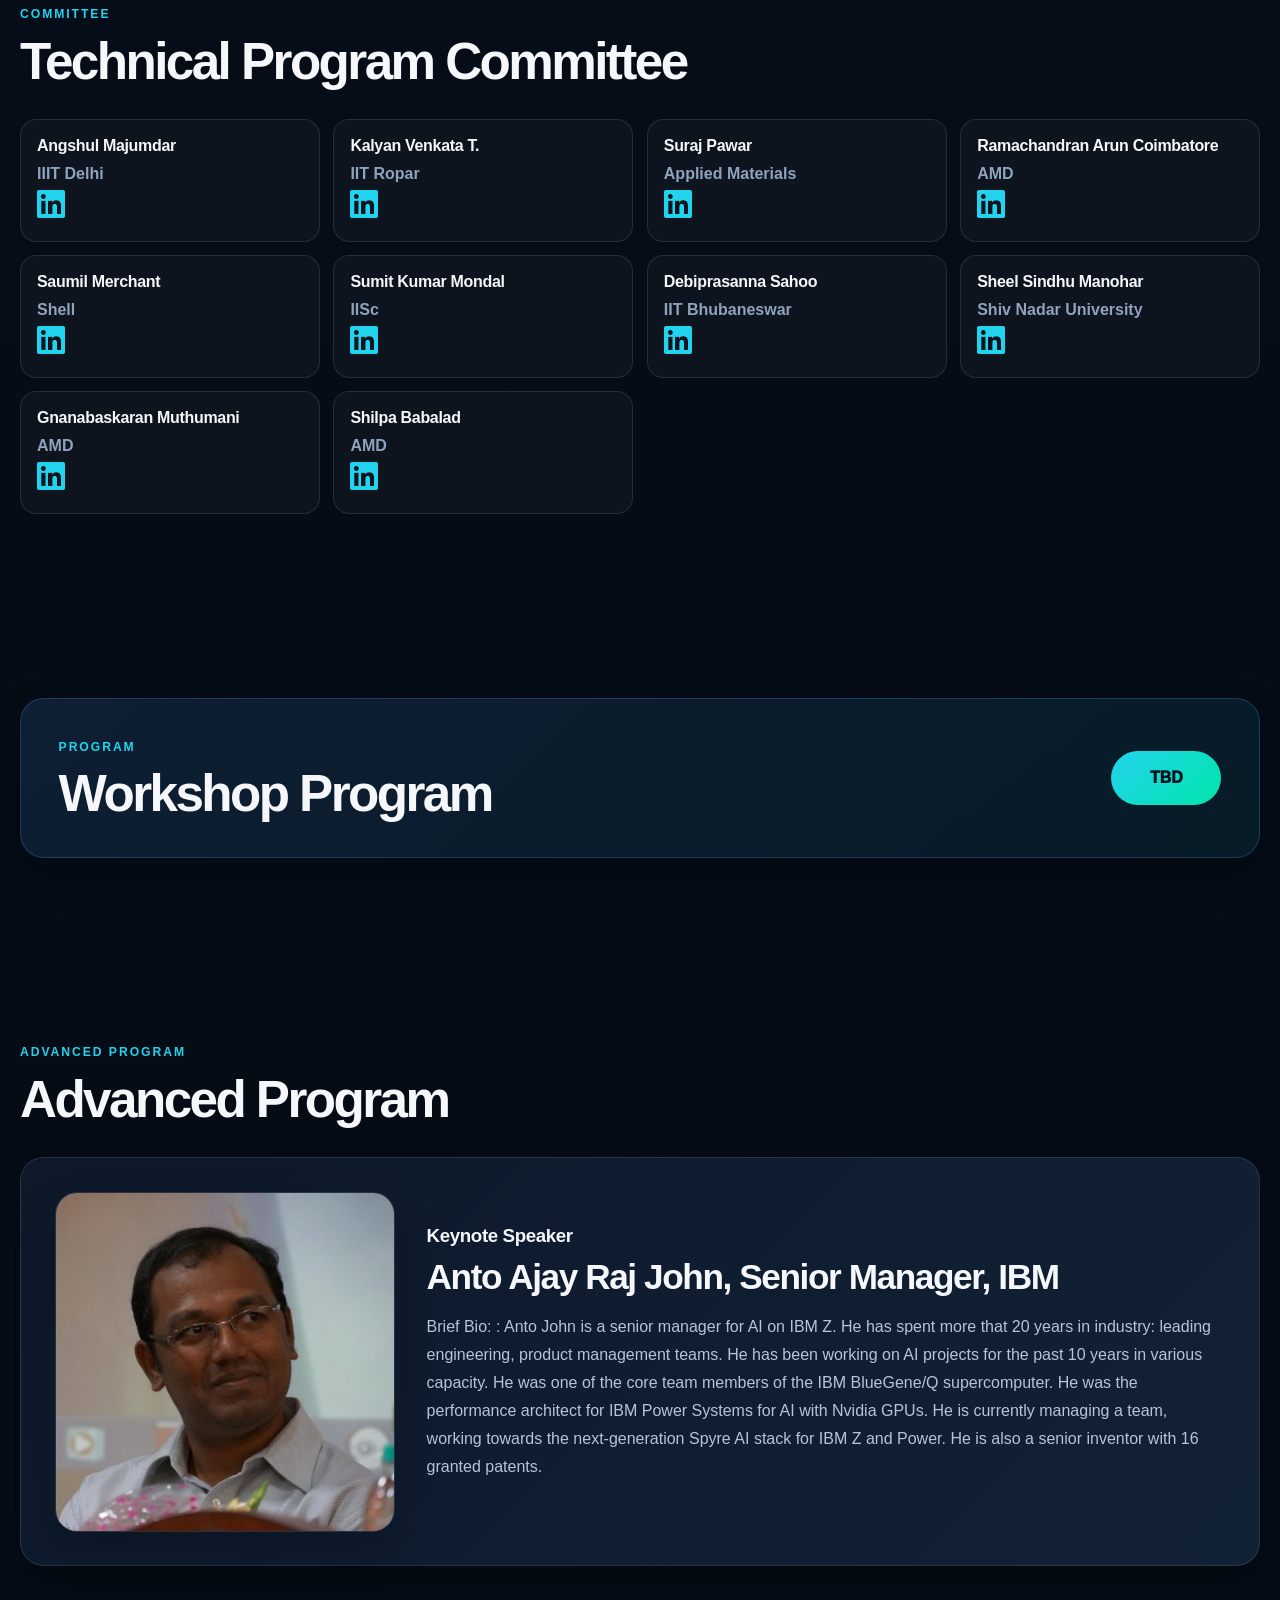
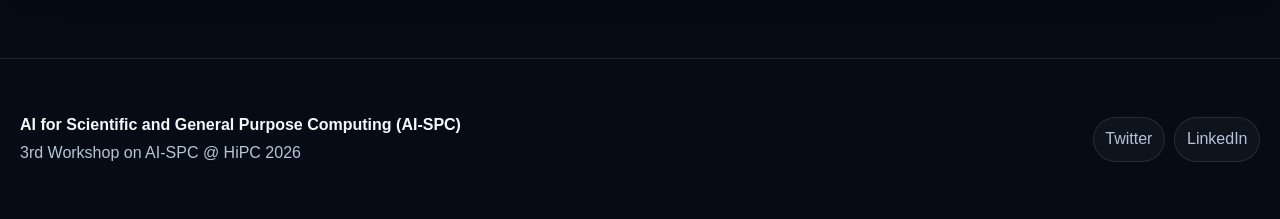
==== commit e27d6fa0: "Change to LinkedIn icon" ====
--- a/index.html
+++ b/index.html
@@ -818,19 +818,25 @@
                         <div class="chair-photo-wrap"><img src="images/subhasis_photo.jpg" alt="Subhasis Banerjee" /></div>
                         <div class="chair-name">Subhasis Banerjee</div>
                         <div class="chair-org">Shell</div>
-                        <a href="https://www.linkedin.com/in/subhasisbanerjee/" target="_blank" class="linkedin-link">View LinkedIn Profile</a>
+                        <a href="https://www.linkedin.com/in/subhasisbanerjee/" target="_blank"> 
+                           <i class="fab fa-linkedin fa-2x"></i>
+                        </a>
                     </article>
                     <article class="section-card chair-card">
                         <div class="chair-photo-wrap"><img src="images/Pradeep_photo.jpg" alt="Pradeep Rao" /></div>
                         <div class="chair-name">Pradeep Rao</div>
                         <div class="chair-org">AMD</div>
-                        <a href="https://www.linkedin.com/in/hprao/" target="_blank" class="linkedin-link">View LinkedIn Profile</a>
+                        <a href="https://www.linkedin.com/in/hprao/" target="_blank">
+                           <i class="fab fa-linkedin fa-2x"></i>
+                        </a>
                     </article>
                     <article class="section-card chair-card">
                         <div class="chair-photo-wrap"><img src="images/Aniruddha_photo.jpg" alt="Aniruddha Panda" /></div>
                         <div class="chair-name">Aniruddha Panda</div>
                         <div class="chair-org">Shell</div>
-                        <a href="https://www.linkedin.com/in/aniruddhapanda/" target="_blank" class="linkedin-link">View LinkedIn Profile</a>
+                        <a href="https://www.linkedin.com/in/aniruddhapanda/" target="_blank">
+                           <i class="fab fa-linkedin fa-2x"></i>
+                        </a>
                     </article>
                 </div>
             </div>
@@ -855,7 +861,7 @@
                           <i class="fab fa-linkedin fa-2x"></i>
                         </a>
                     </div>
-                    <div class="tpc-card"><h3>Suraj Pawar</h3><p>Shell</p>
+                    <div class="tpc-card"><h3>Suraj Pawar</h3><p>Applied Materials</p>
                         <a href="https://www.linkedin.com/in/surajp92/" target="_blank">
                            <i class="fab fa-linkedin fa-2x"></i>
                         </a>
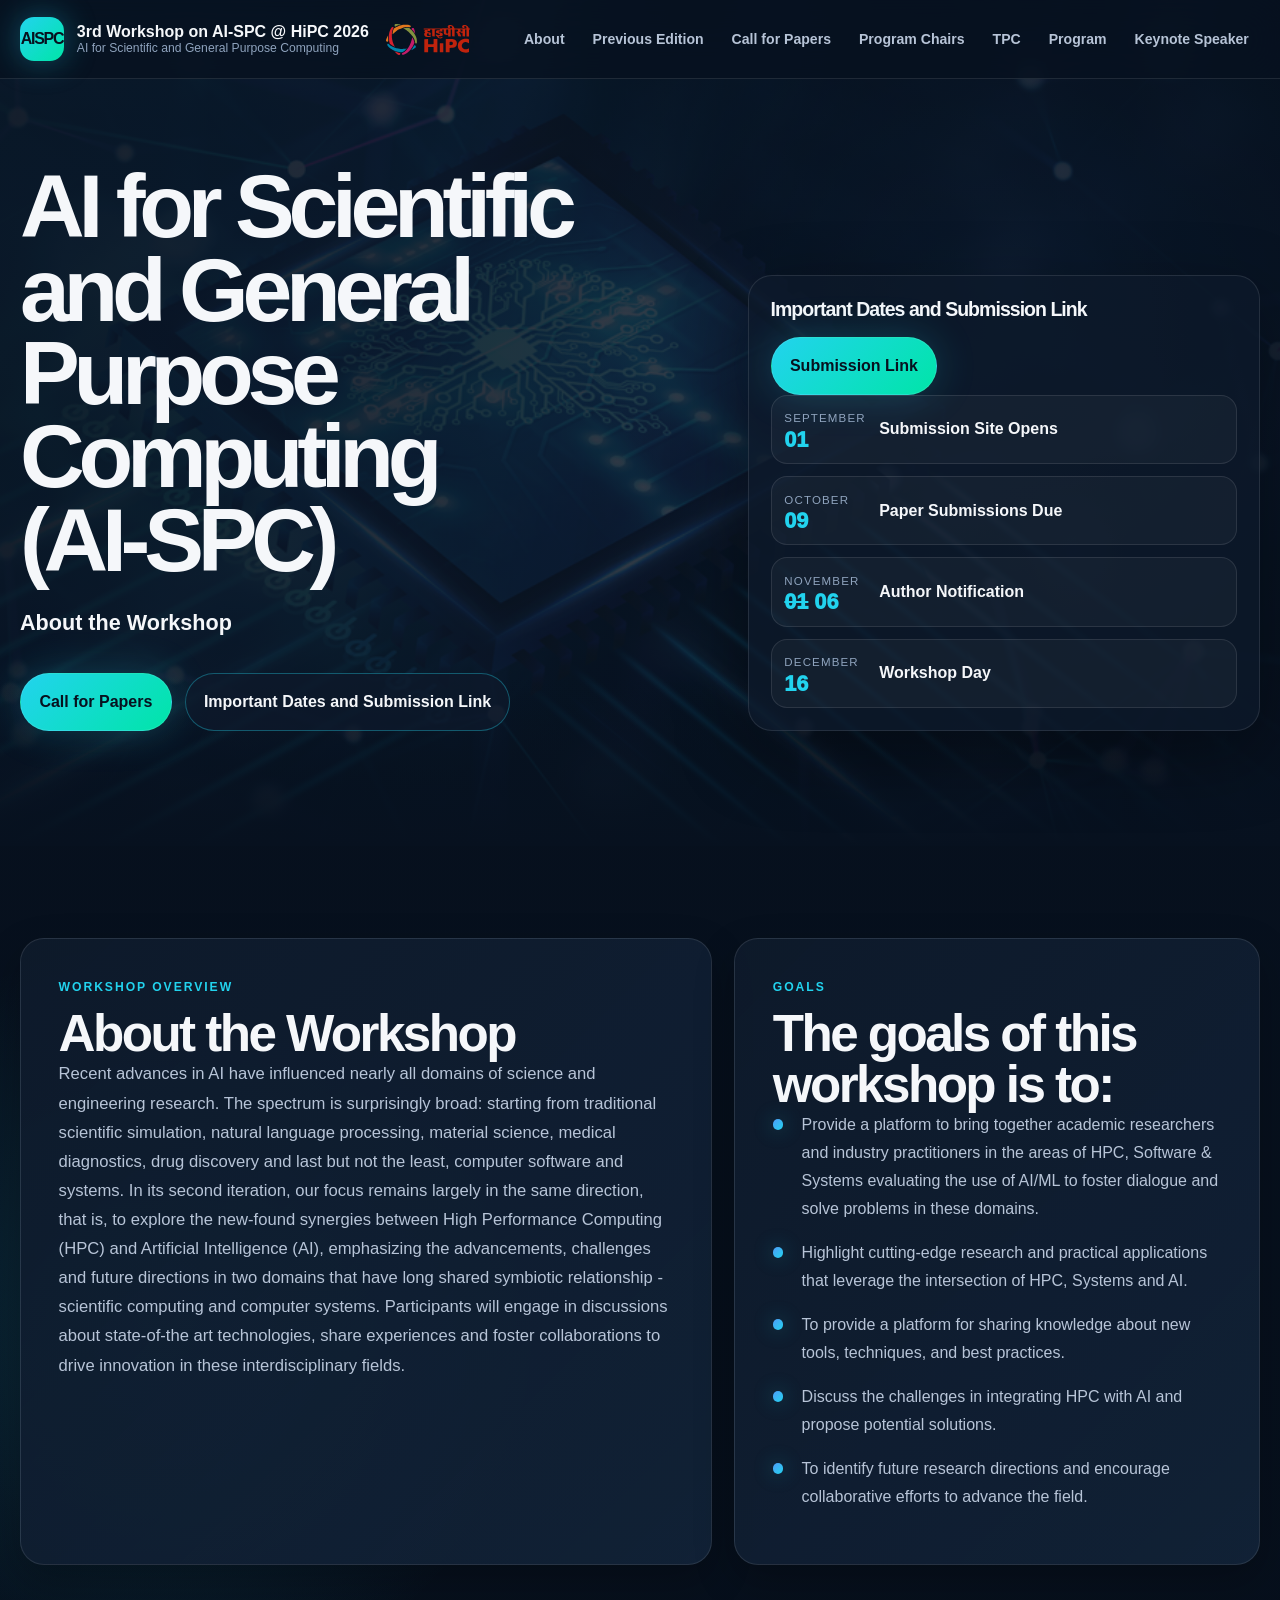
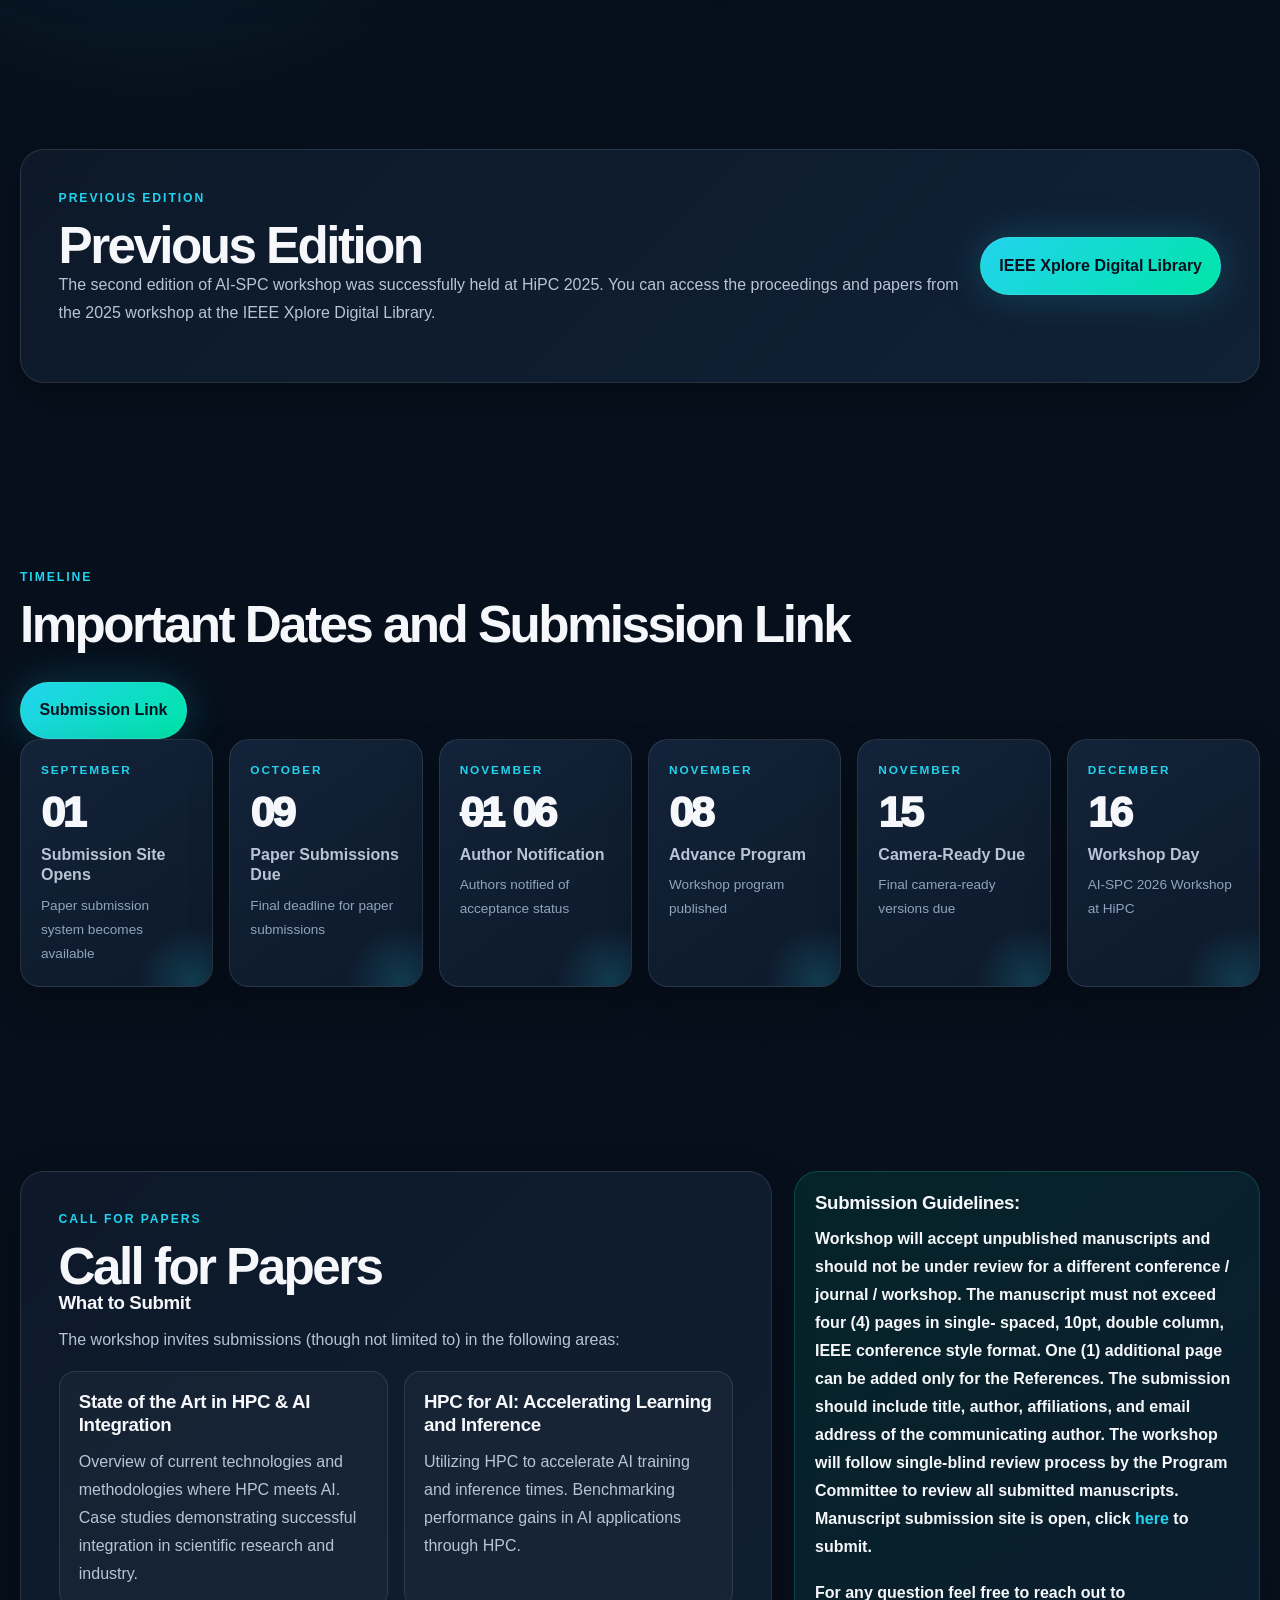
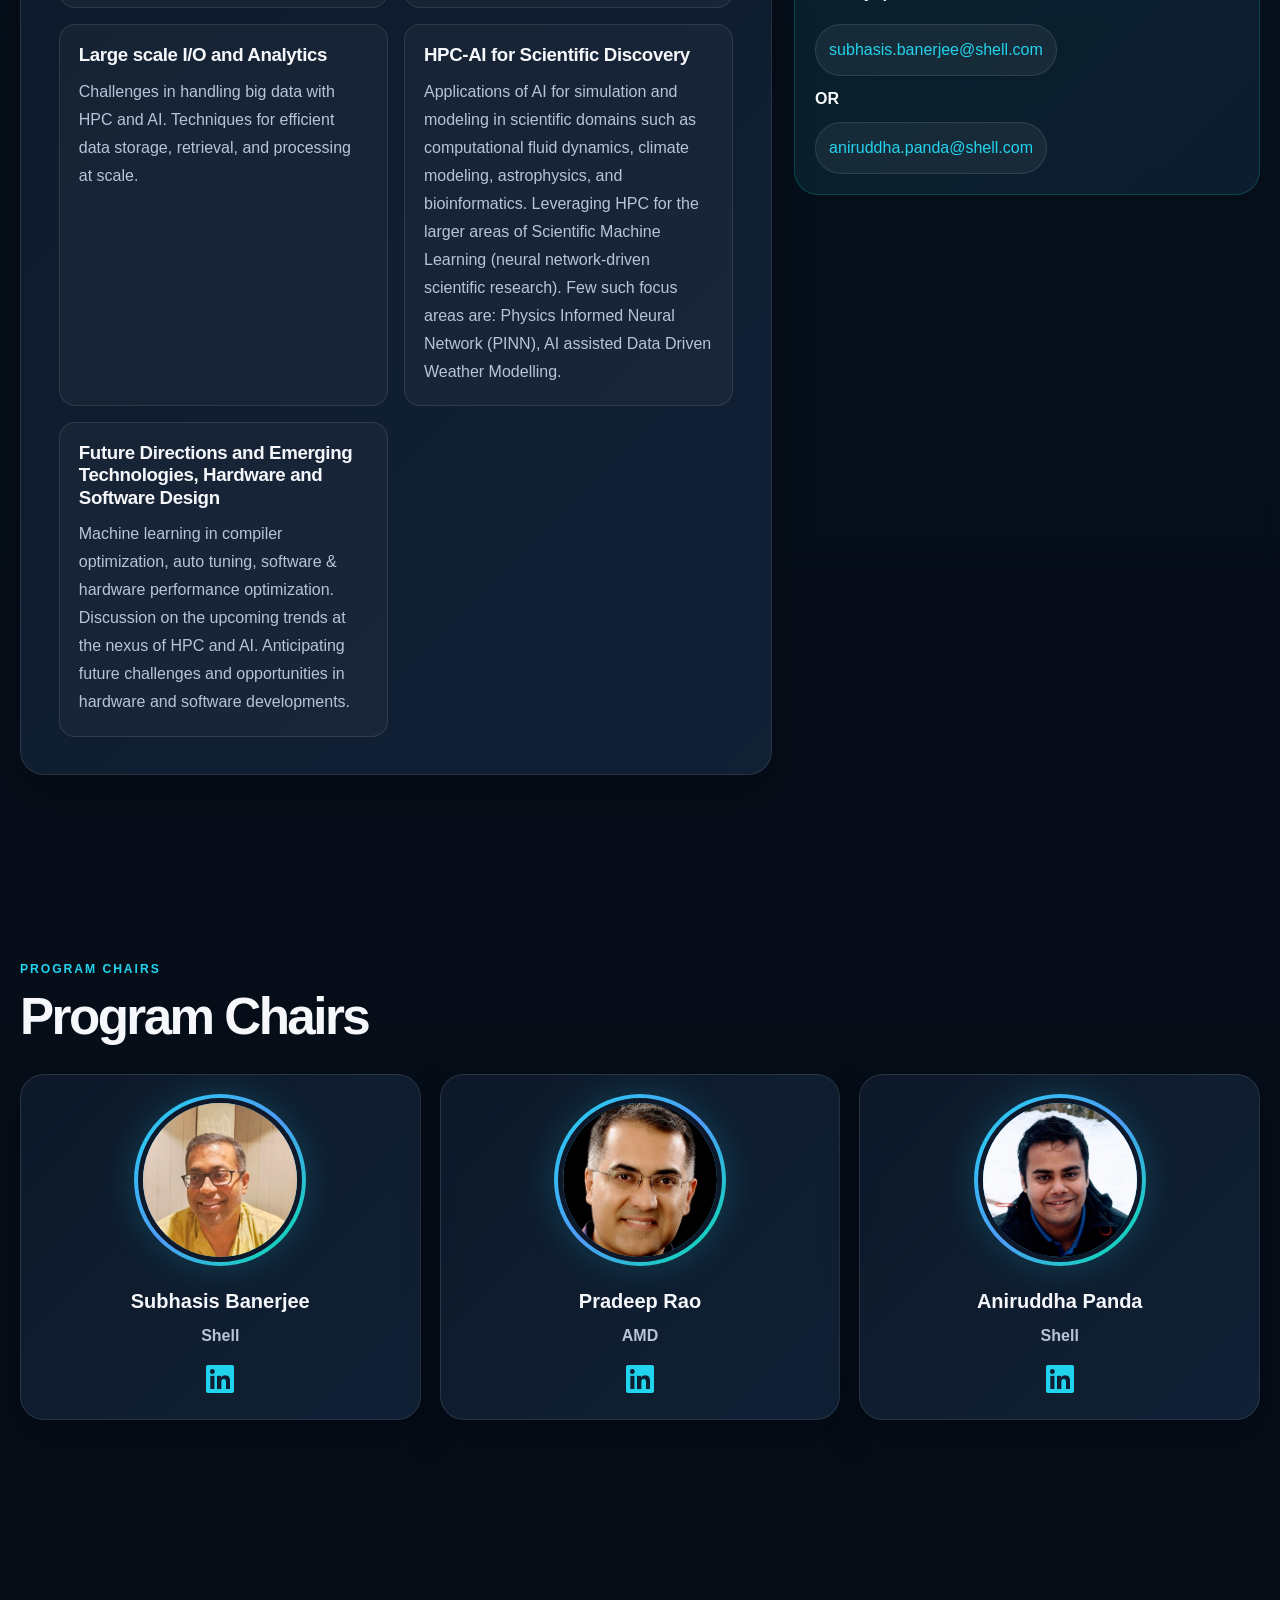
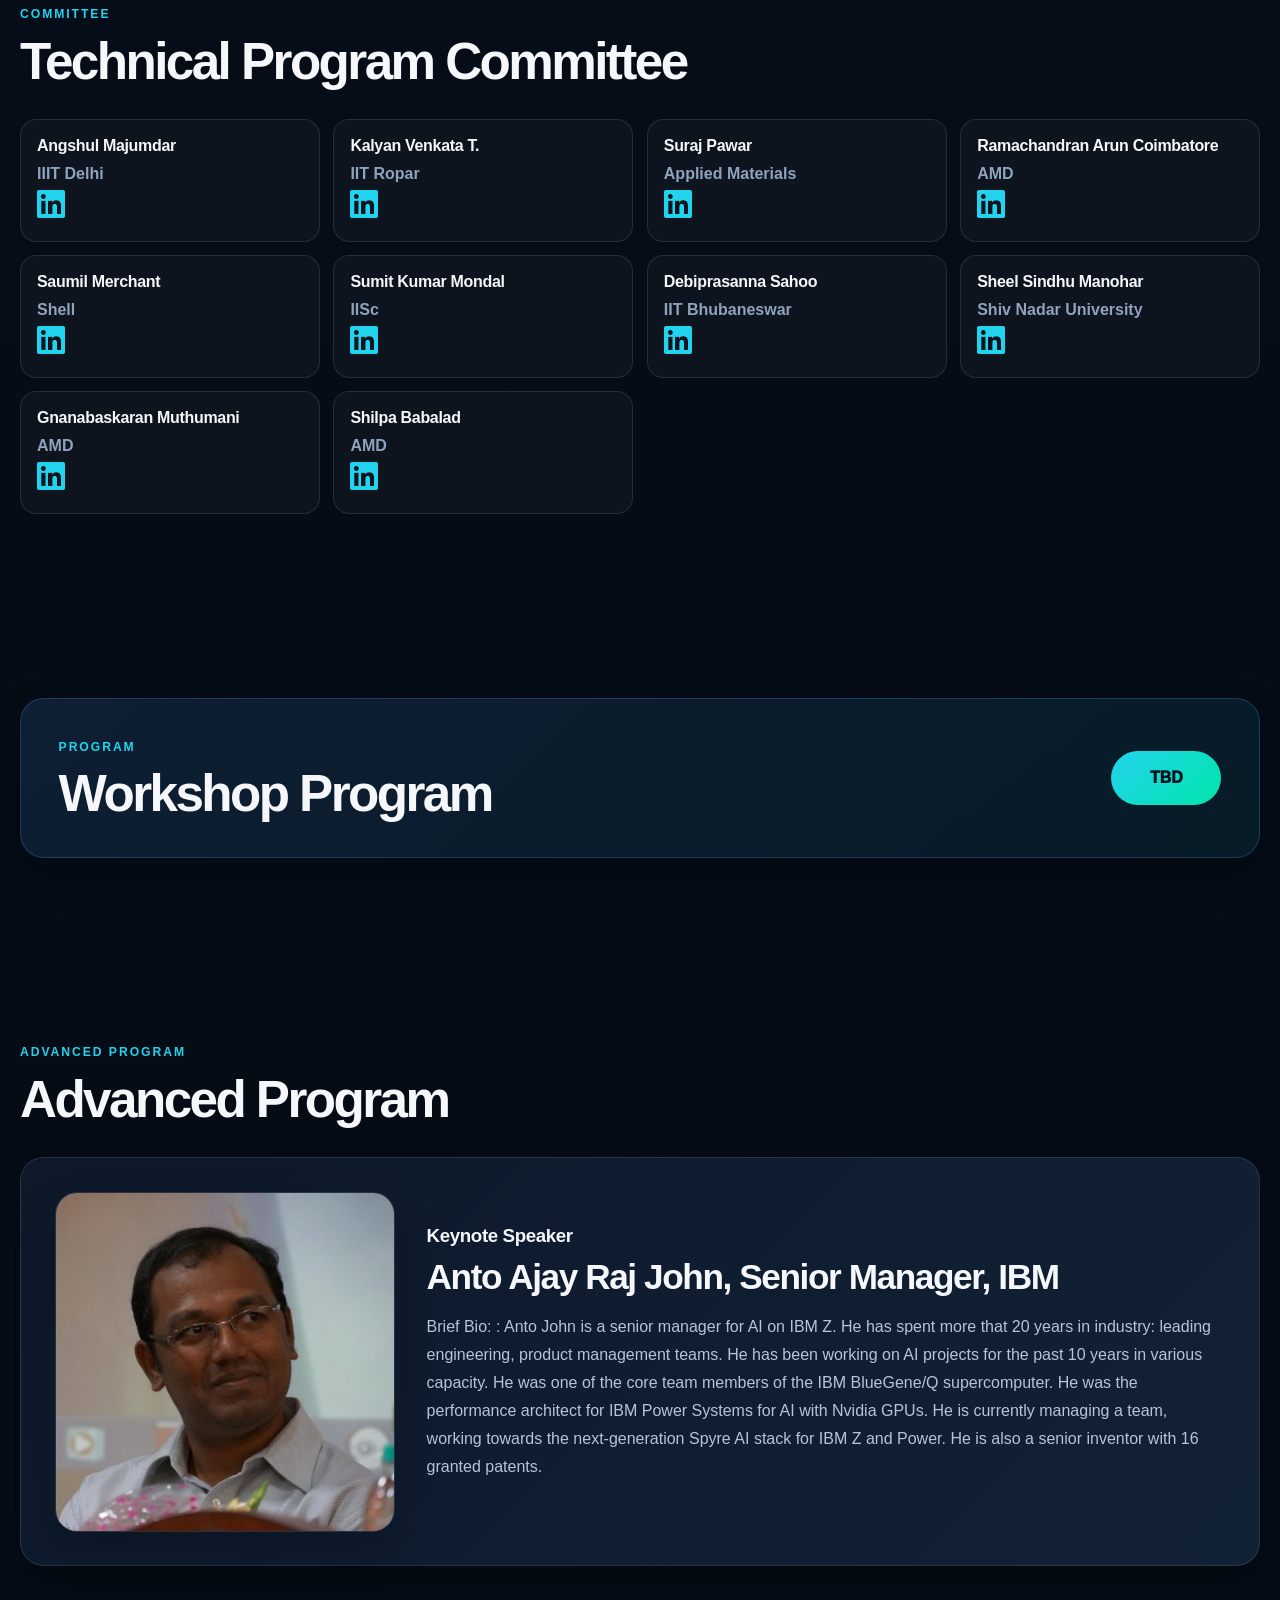
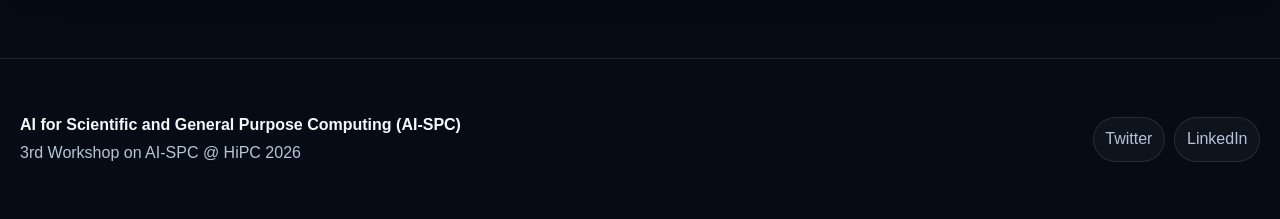
==== commit 4f8d6216: "Update author notification deadline" ====
--- a/index.html
+++ b/index.html
@@ -711,8 +711,8 @@
                     <a href="https://ssl.linklings.net/conferences/HiPC/" target="_blank" class="btn btn-primary"> Submission Link</a>
                     <div class="mini-date-list">
                         <div class="mini-date"><div><div class="month">September</div><div class="day">01</div></div><strong>Submission Site Opens</strong></div>
-                        <div class="mini-date"><div><div class="month">October</div><div class="day">9</div></div><strong>Paper Submissions Due</strong></div>
-                        <div class="mini-date"><div><div class="month">November</div><div class="day">01</div></div><strong>Author Notification</strong></div>
+                        <div class="mini-date"><div><div class="month">October</div><div class="day">09</div></div><strong>Paper Submissions Due</strong></div>
+                        <div class="mini-date"><div><div class="month">November</div><div class="day"> <s>01</s> 06 </div></div><strong>Author Notification</strong></div>
                         <div class="mini-date"><div><div class="month">December</div><div class="day">16</div></div><strong>Workshop Day</strong></div>
                     </div>
                 </aside>
@@ -764,9 +764,9 @@
                 <a href="https://ssl.linklings.net/conferences/HiPC/" target="_blank" class="btn btn-primary"> Submission Link</a>
                 
                 <div class="dates-grid">
-                    <div class="date-card"><div class="date-month">September</div><div class="date-number">01</div><div class="date-event">Submission Site Opens</div><div class="date-details">Paper submission system becomes available</div></div>
-                    <div class="date-card"><div class="date-month">October</div><div class="date-number">9</div><div class="date-event">Paper Submissions Due</div><div class="date-details">Final deadline for paper submissions</div></div>
-                    <div class="date-card"><div class="date-month">November</div><div class="date-number">01</div><div class="date-event">Author Notification</div><div class="date-details">Authors notified of acceptance status</div></div>
+                    <div class="date-card"><div class="date-month">September</div><div class="date-number"> 01 </div><div class="date-event">Submission Site Opens</div><div class="date-details">Paper submission system becomes available</div></div>
+                    <div class="date-card"><div class="date-month">October</div><div class="date-number"> 09</div><div class="date-event">Paper Submissions Due</div><div class="date-details">Final deadline for paper submissions</div></div>
+                    <div class="date-card"><div class="date-month">November</div><div class="date-number"> <s>01</s> 06 </div><div class="date-event">Author Notification</div><div class="date-details">Authors notified of acceptance status</div></div>
                     <div class="date-card"><div class="date-month">November</div><div class="date-number">08</div><div class="date-event">Advance Program</div><div class="date-details">Workshop program published</div></div>
                     <div class="date-card"><div class="date-month">November</div><div class="date-number">15</div><div class="date-event">Camera-Ready Due</div><div class="date-details">Final camera-ready versions due</div></div>
                     <div class="date-card"><div class="date-month">December</div><div class="date-number">16</div><div class="date-event">Workshop Day</div><div class="date-details">AI-SPC 2026 Workshop at HiPC</div></div>
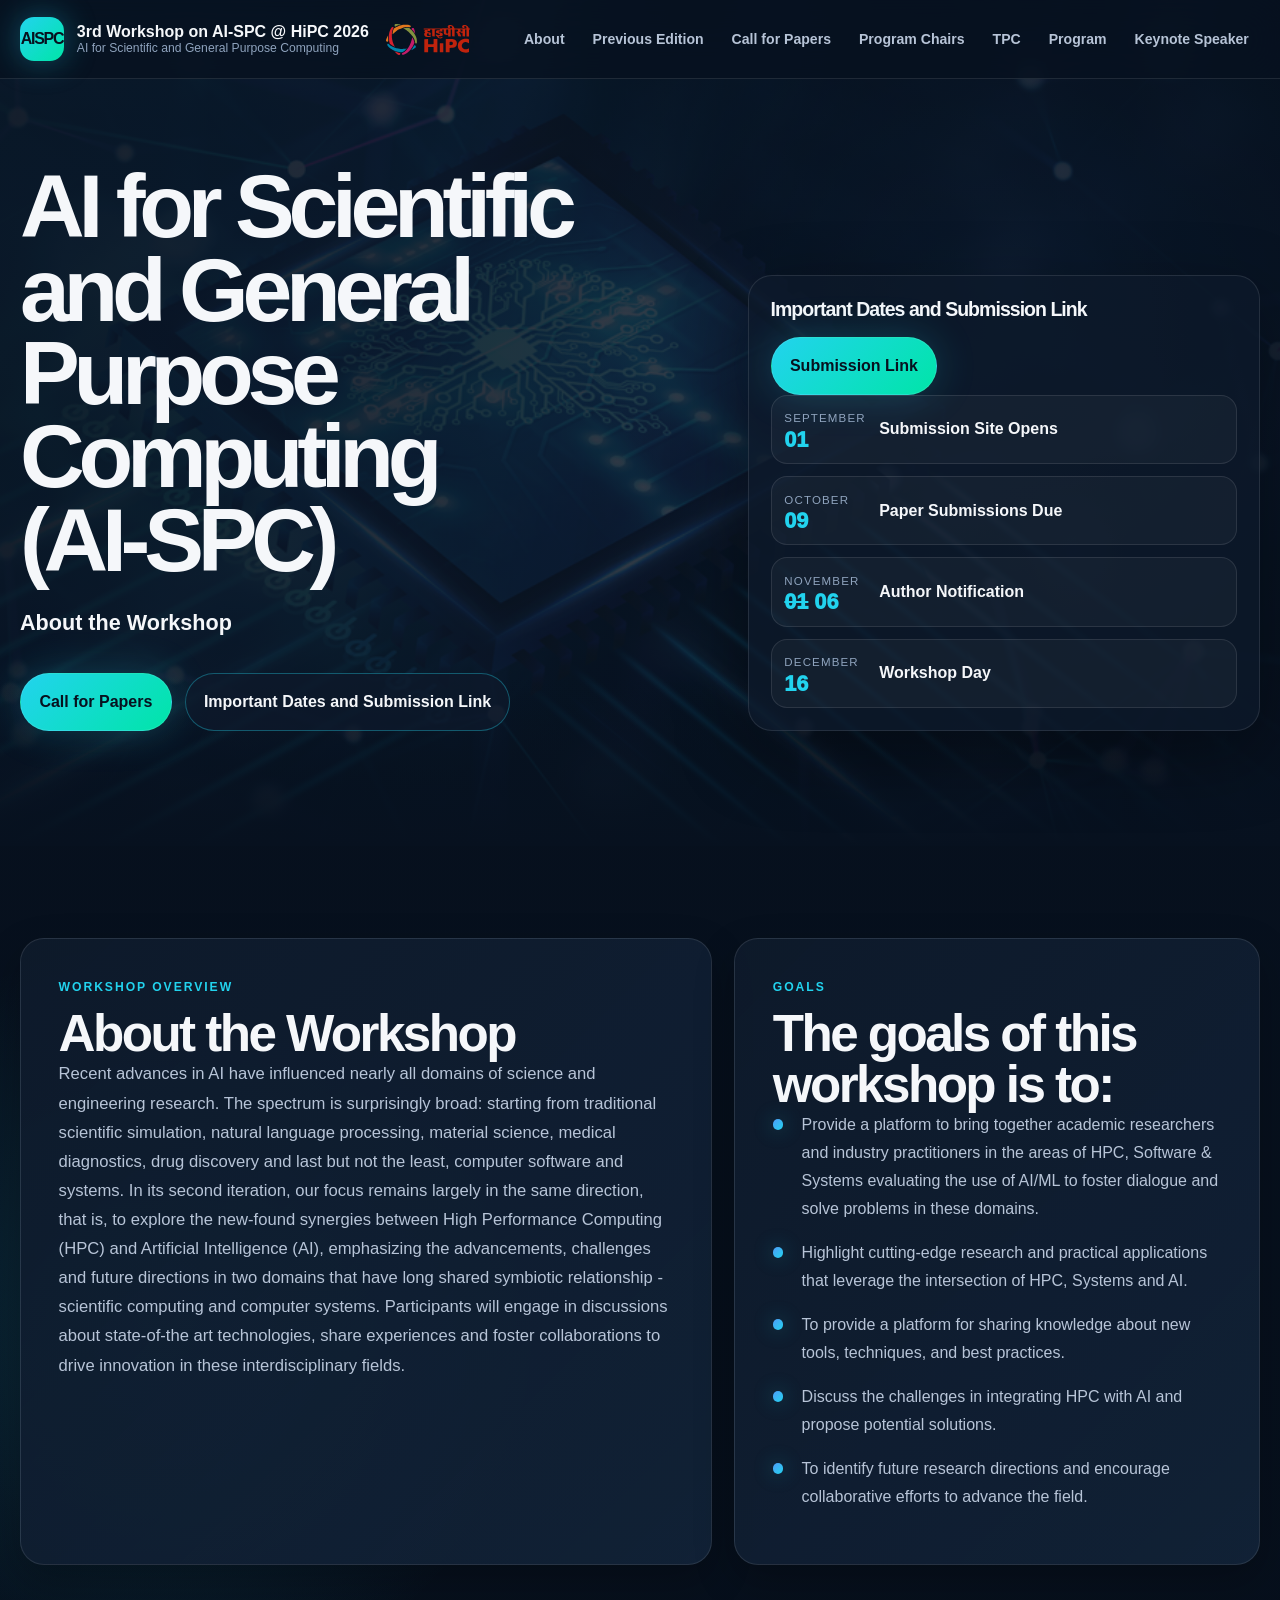
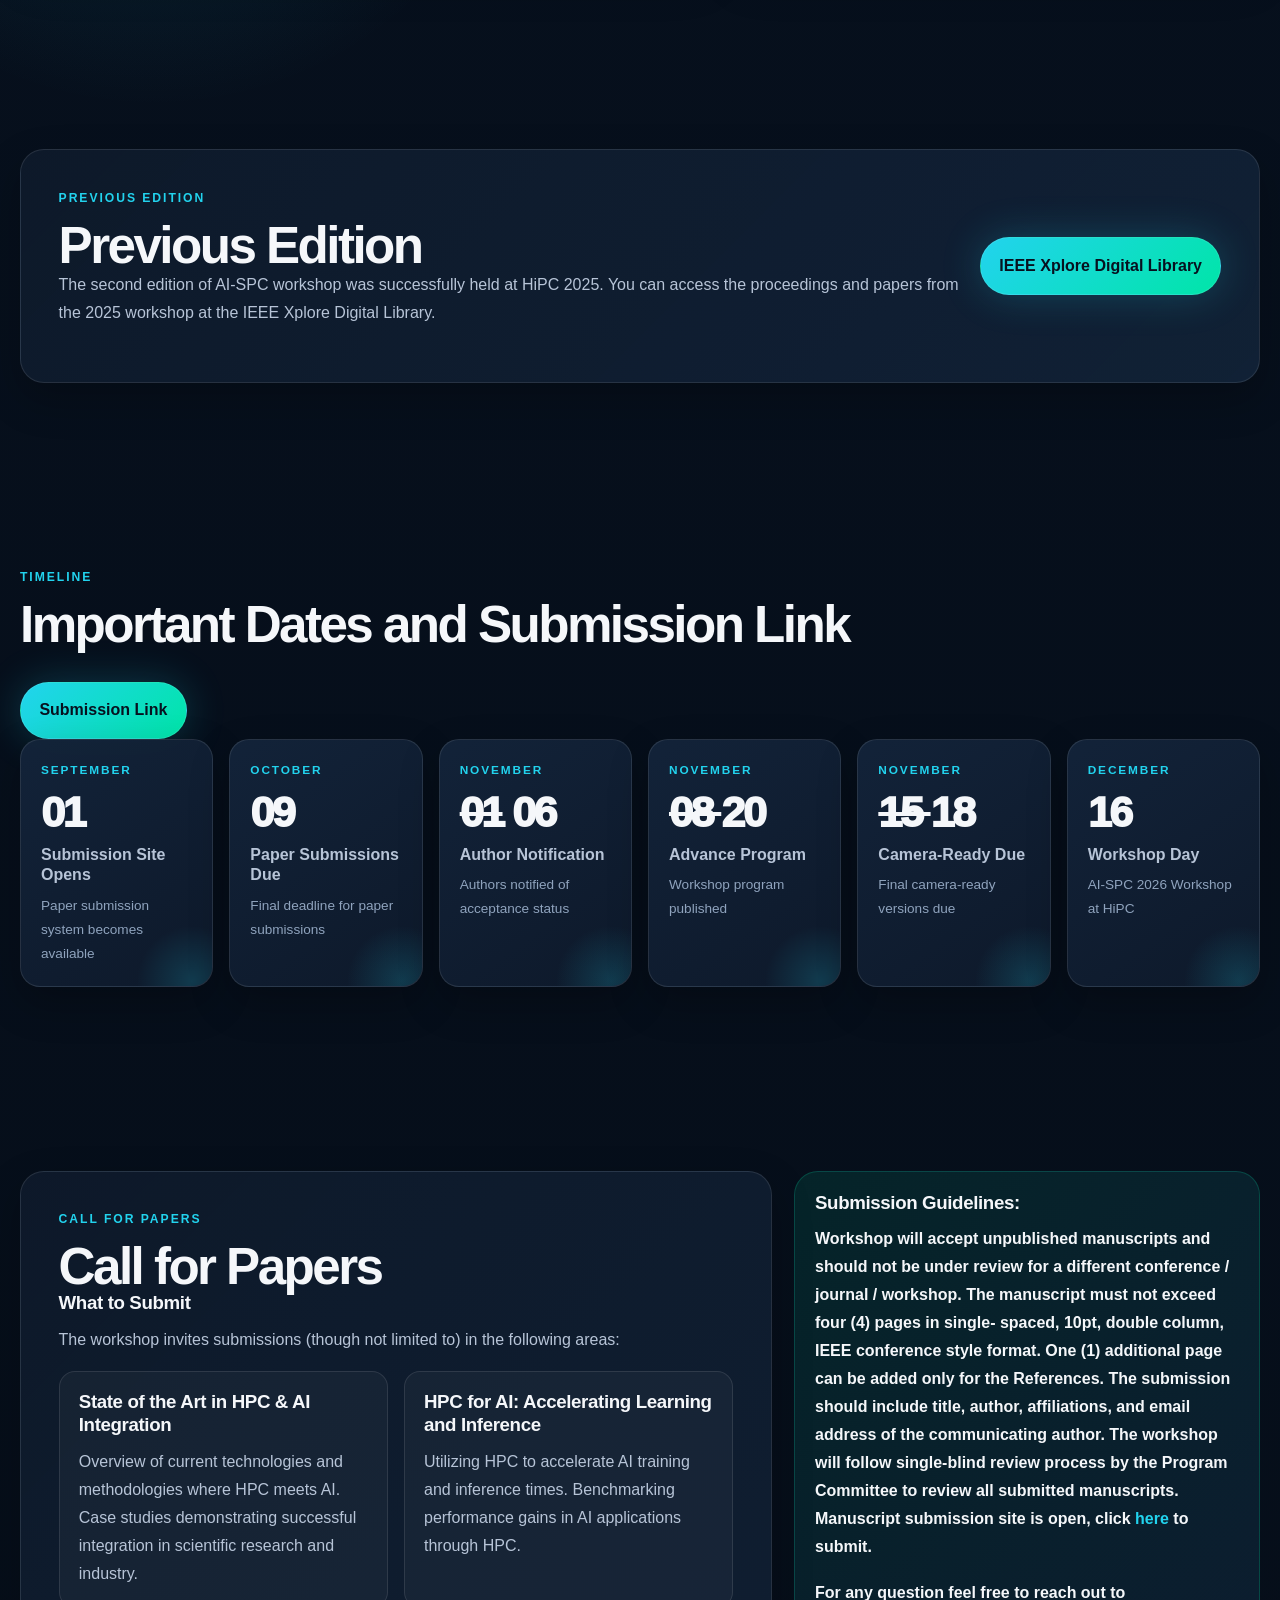
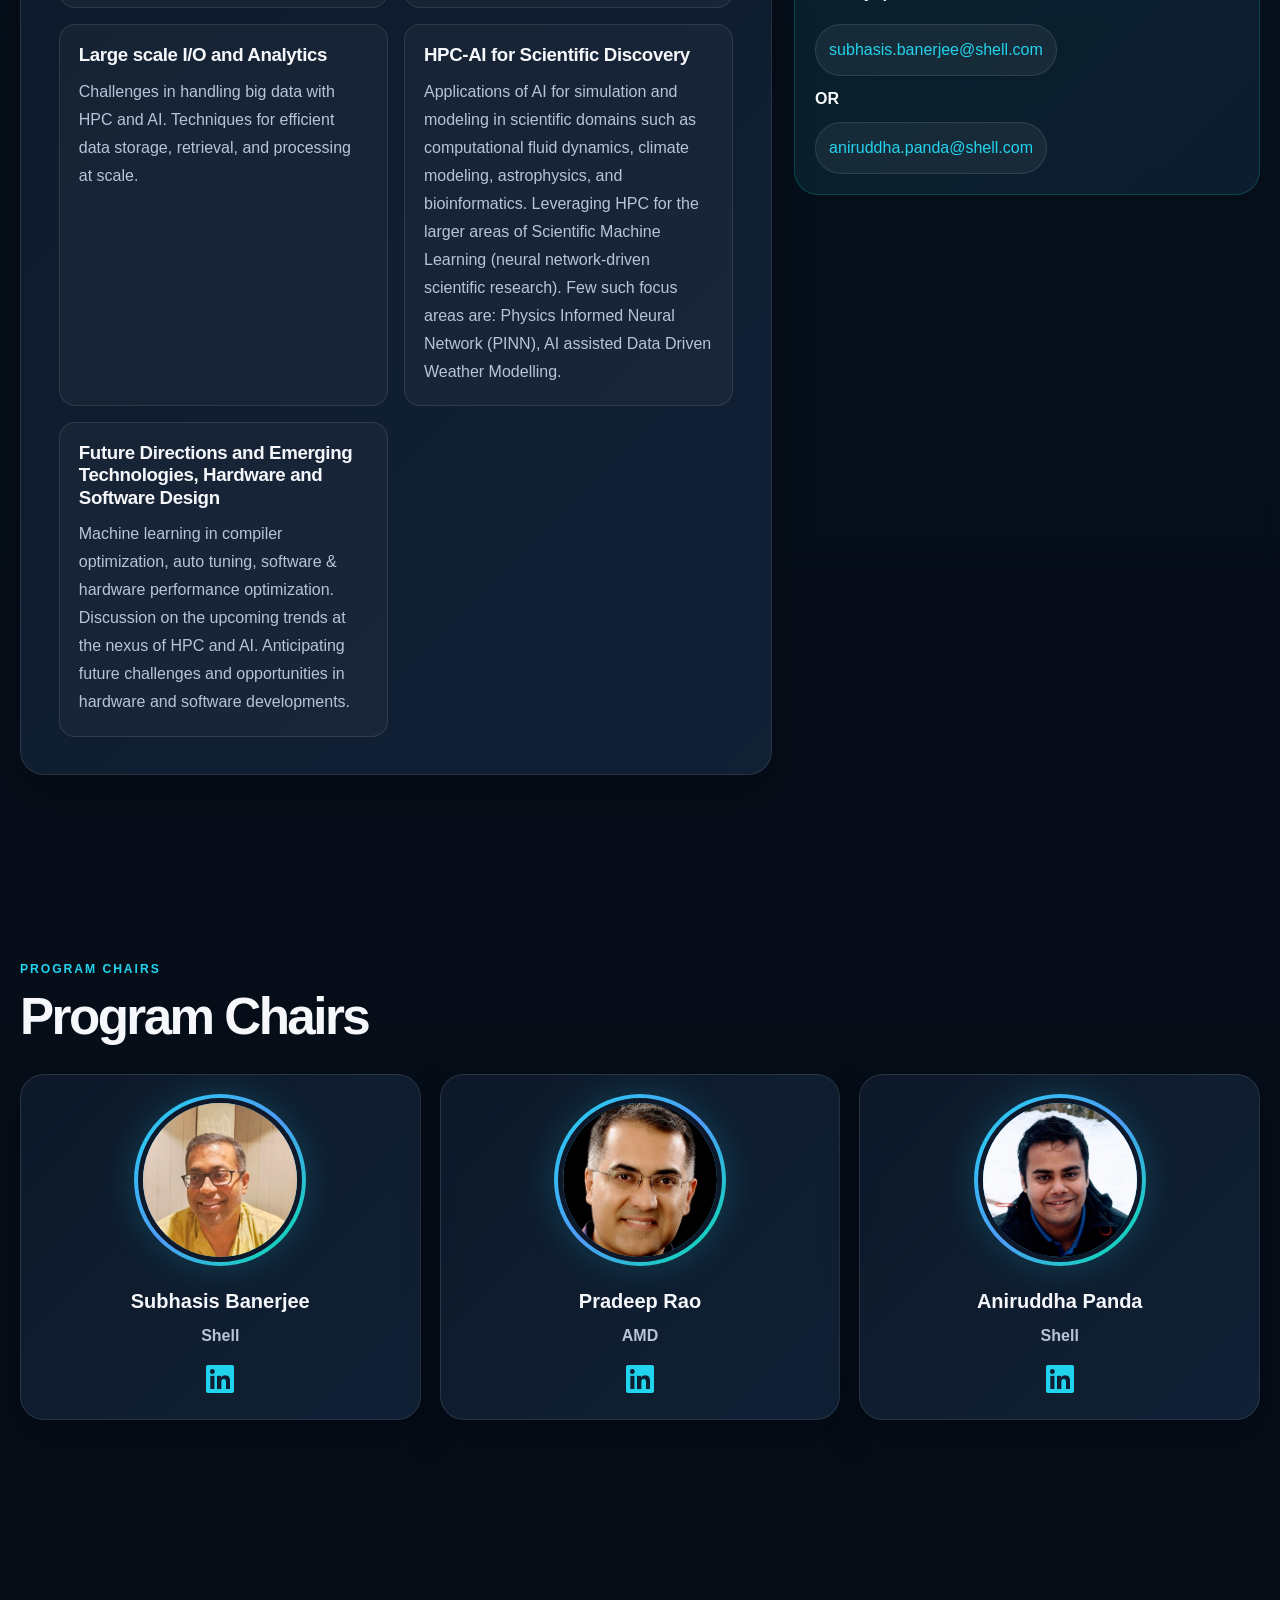
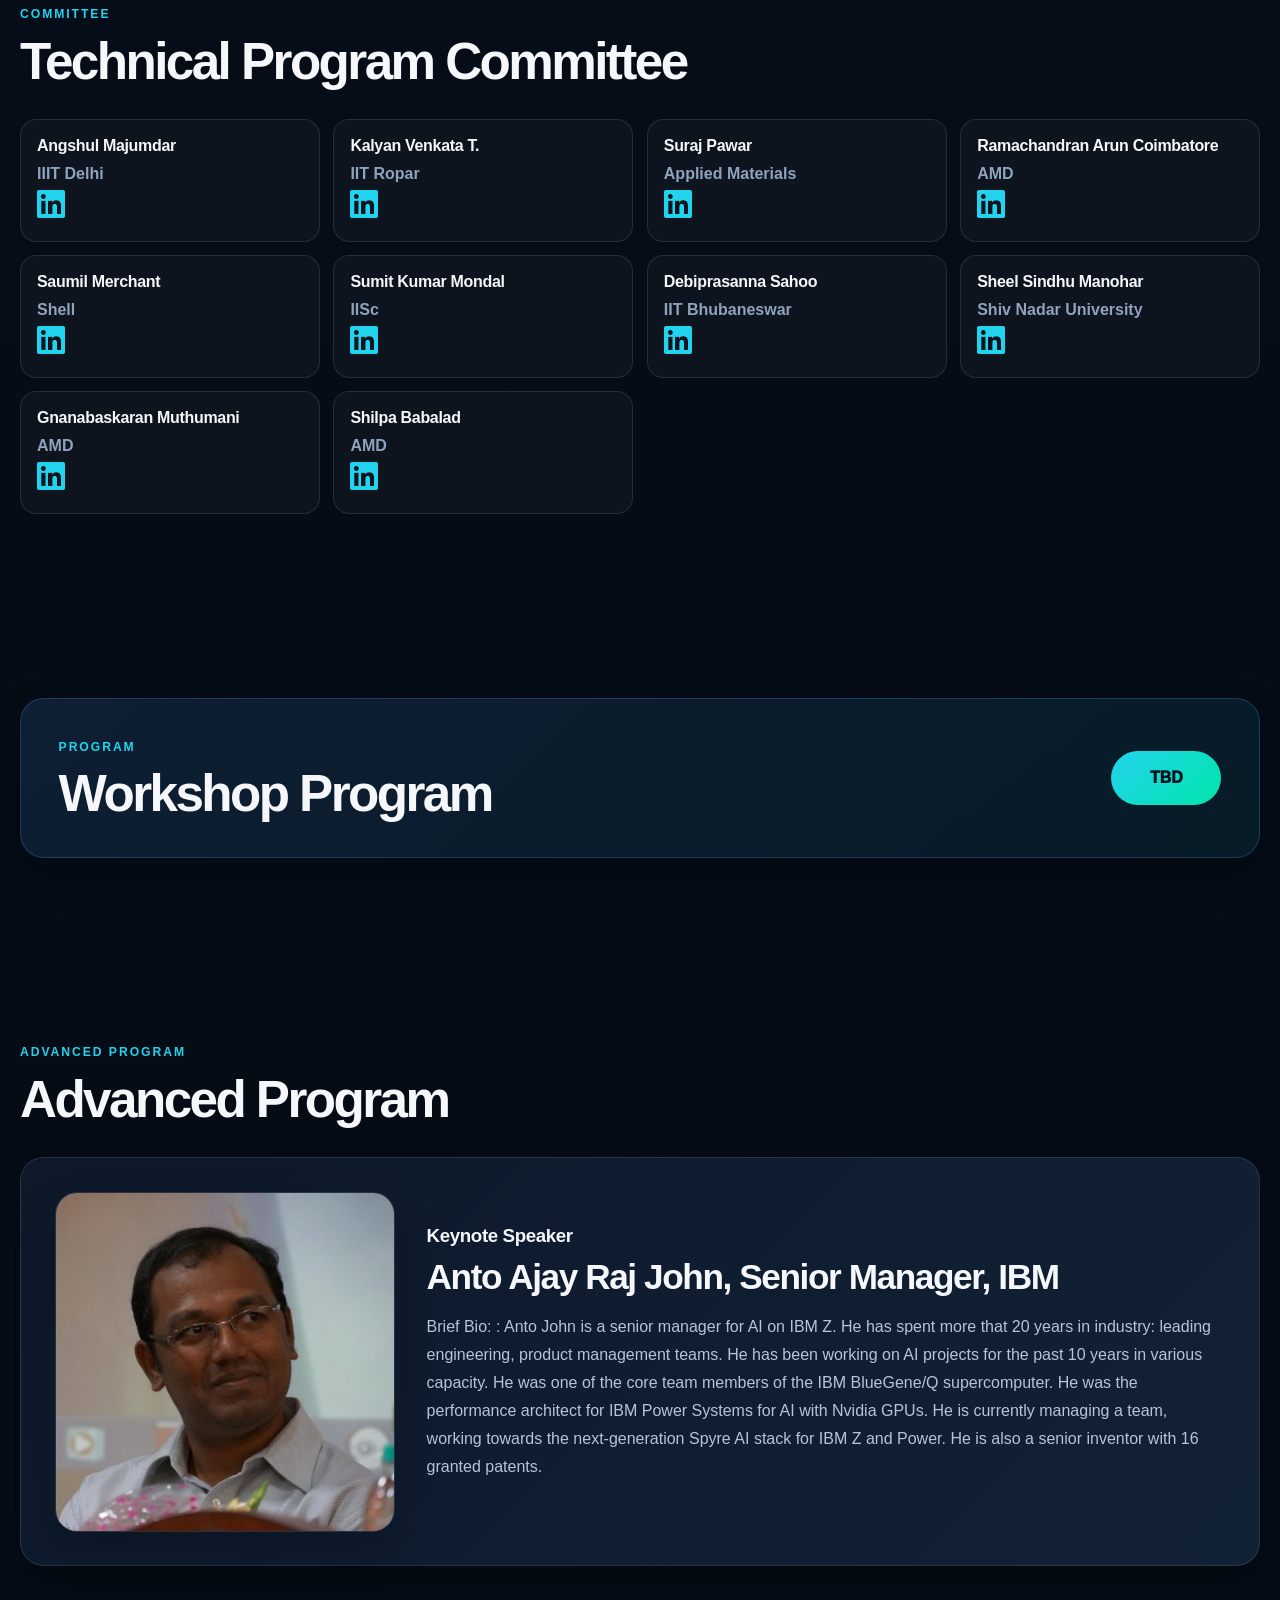
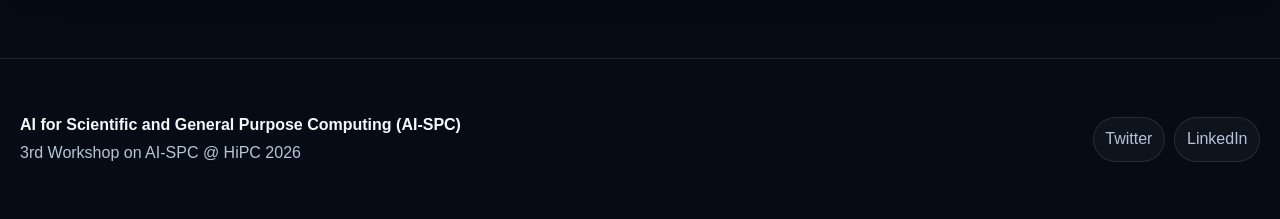
==== commit f2cf9907: "Update event dates in index.html" ====
--- a/index.html
+++ b/index.html
@@ -767,8 +767,8 @@
                     <div class="date-card"><div class="date-month">September</div><div class="date-number"> 01 </div><div class="date-event">Submission Site Opens</div><div class="date-details">Paper submission system becomes available</div></div>
                     <div class="date-card"><div class="date-month">October</div><div class="date-number"> 09</div><div class="date-event">Paper Submissions Due</div><div class="date-details">Final deadline for paper submissions</div></div>
                     <div class="date-card"><div class="date-month">November</div><div class="date-number"> <s>01</s> 06 </div><div class="date-event">Author Notification</div><div class="date-details">Authors notified of acceptance status</div></div>
-                    <div class="date-card"><div class="date-month">November</div><div class="date-number">08</div><div class="date-event">Advance Program</div><div class="date-details">Workshop program published</div></div>
-                    <div class="date-card"><div class="date-month">November</div><div class="date-number">15</div><div class="date-event">Camera-Ready Due</div><div class="date-details">Final camera-ready versions due</div></div>
+                    <div class="date-card"><div class="date-month">November</div><div class="date-number"> <s> 08 </s> 20 </div><div class="date-event">Advance Program</div><div class="date-details">Workshop program published</div></div>
+                    <div class="date-card"><div class="date-month">November</div><div class="date-number"><s> 15 </s> 18 </div><div class="date-event">Camera-Ready Due</div><div class="date-details">Final camera-ready versions due</div></div>
                     <div class="date-card"><div class="date-month">December</div><div class="date-number">16</div><div class="date-event">Workshop Day</div><div class="date-details">AI-SPC 2026 Workshop at HiPC</div></div>
                 </div>
             </div>
